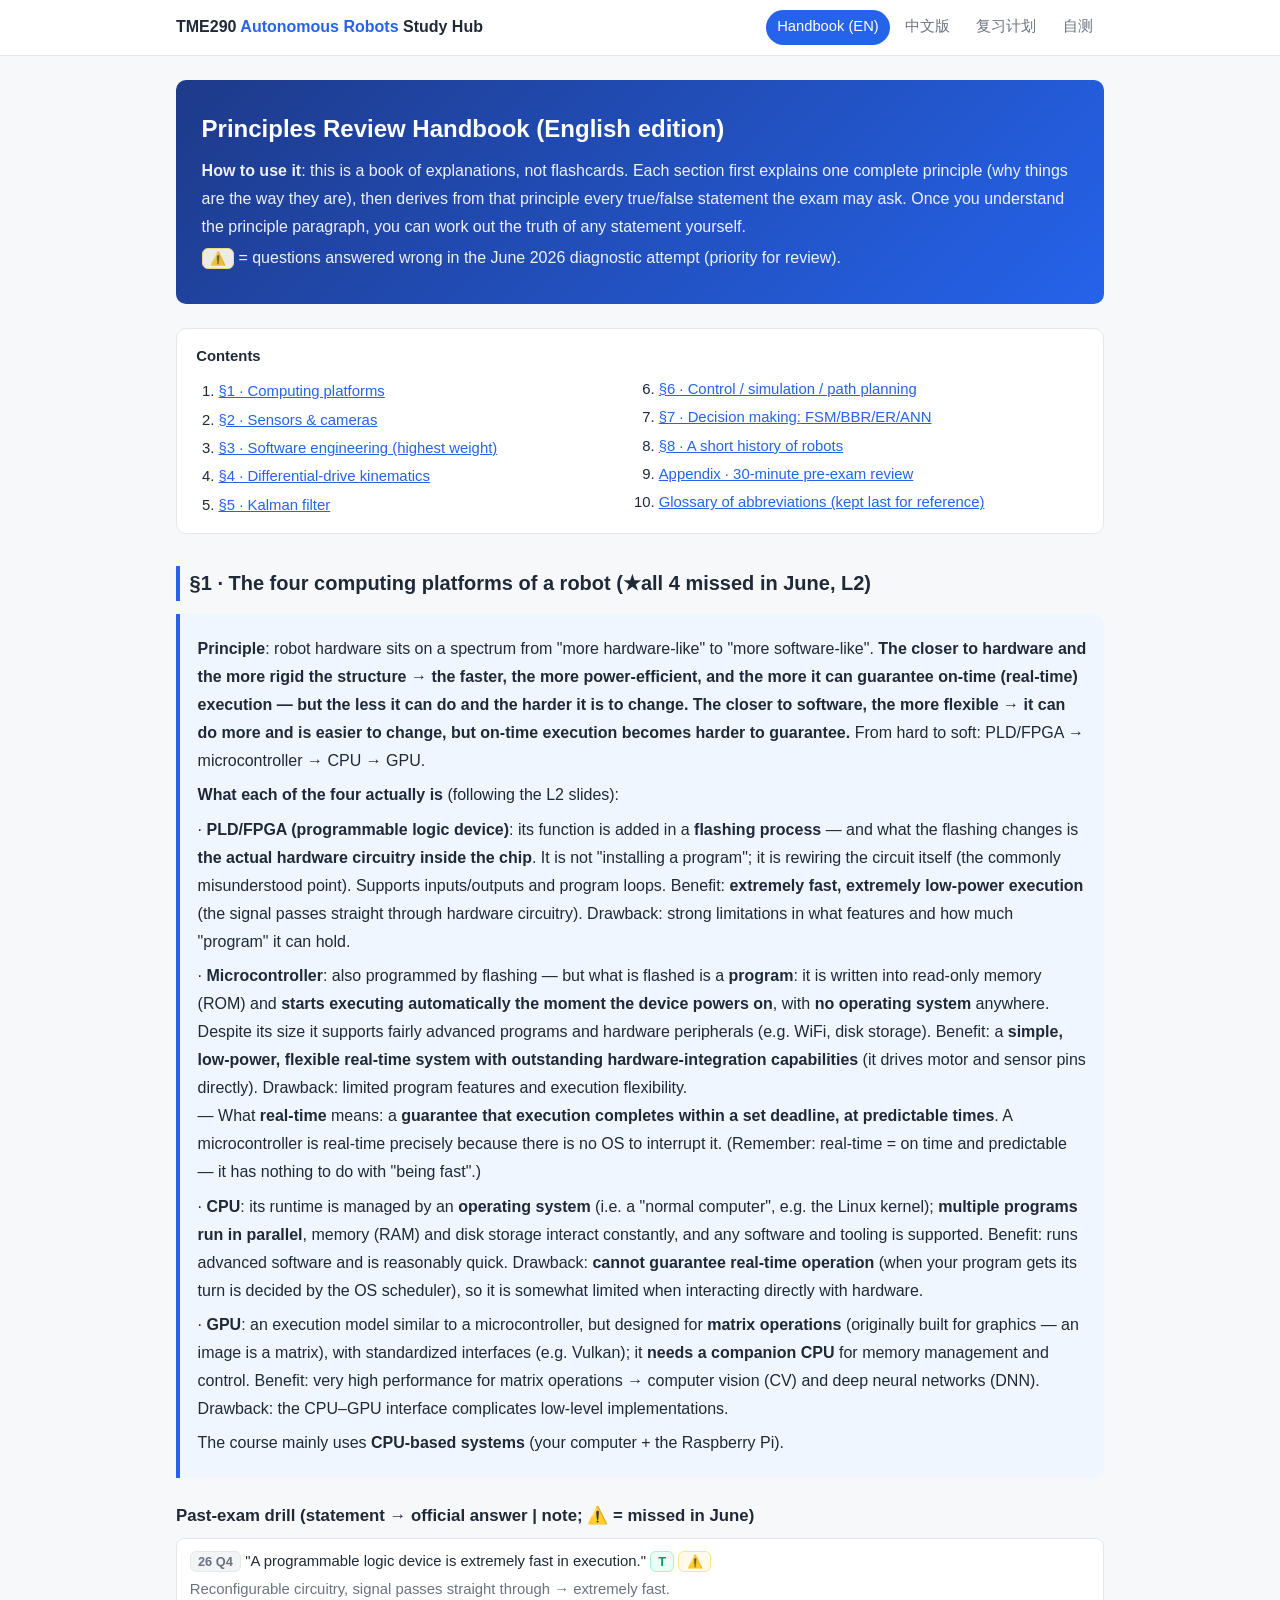
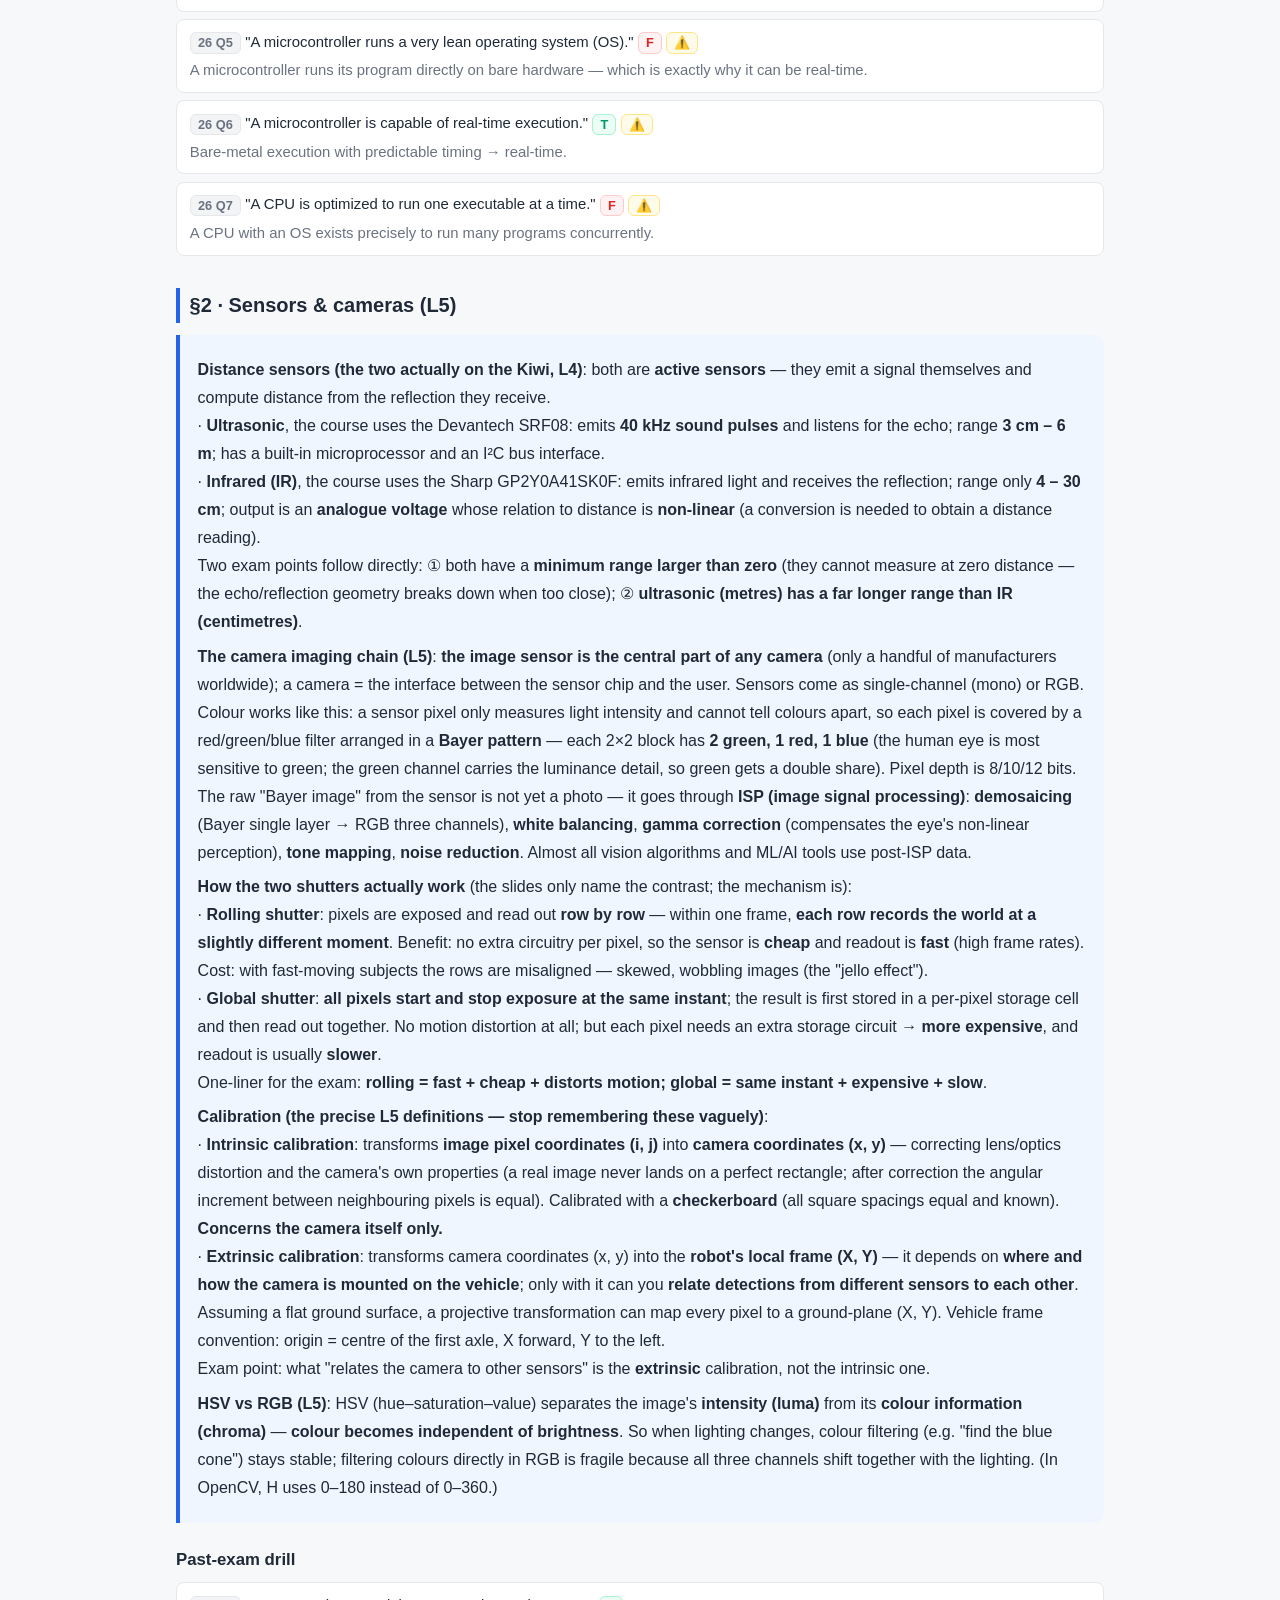
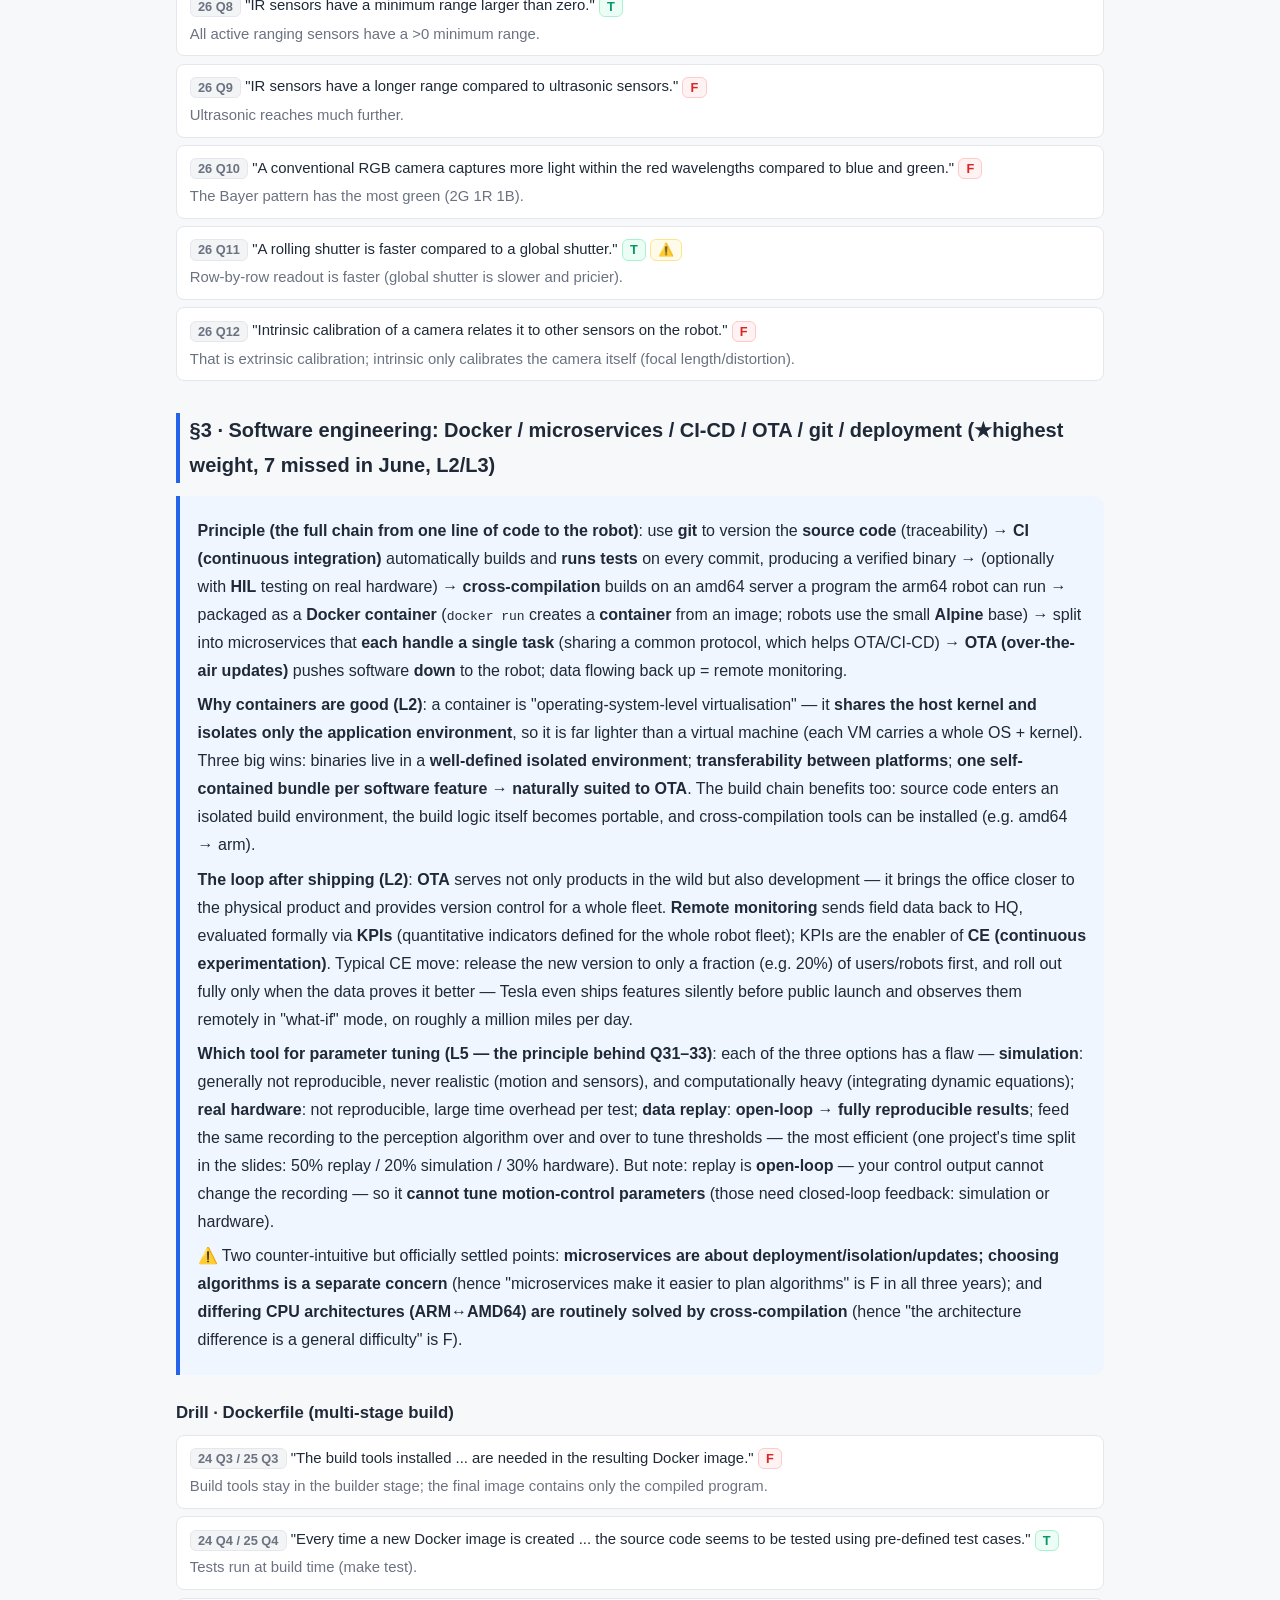
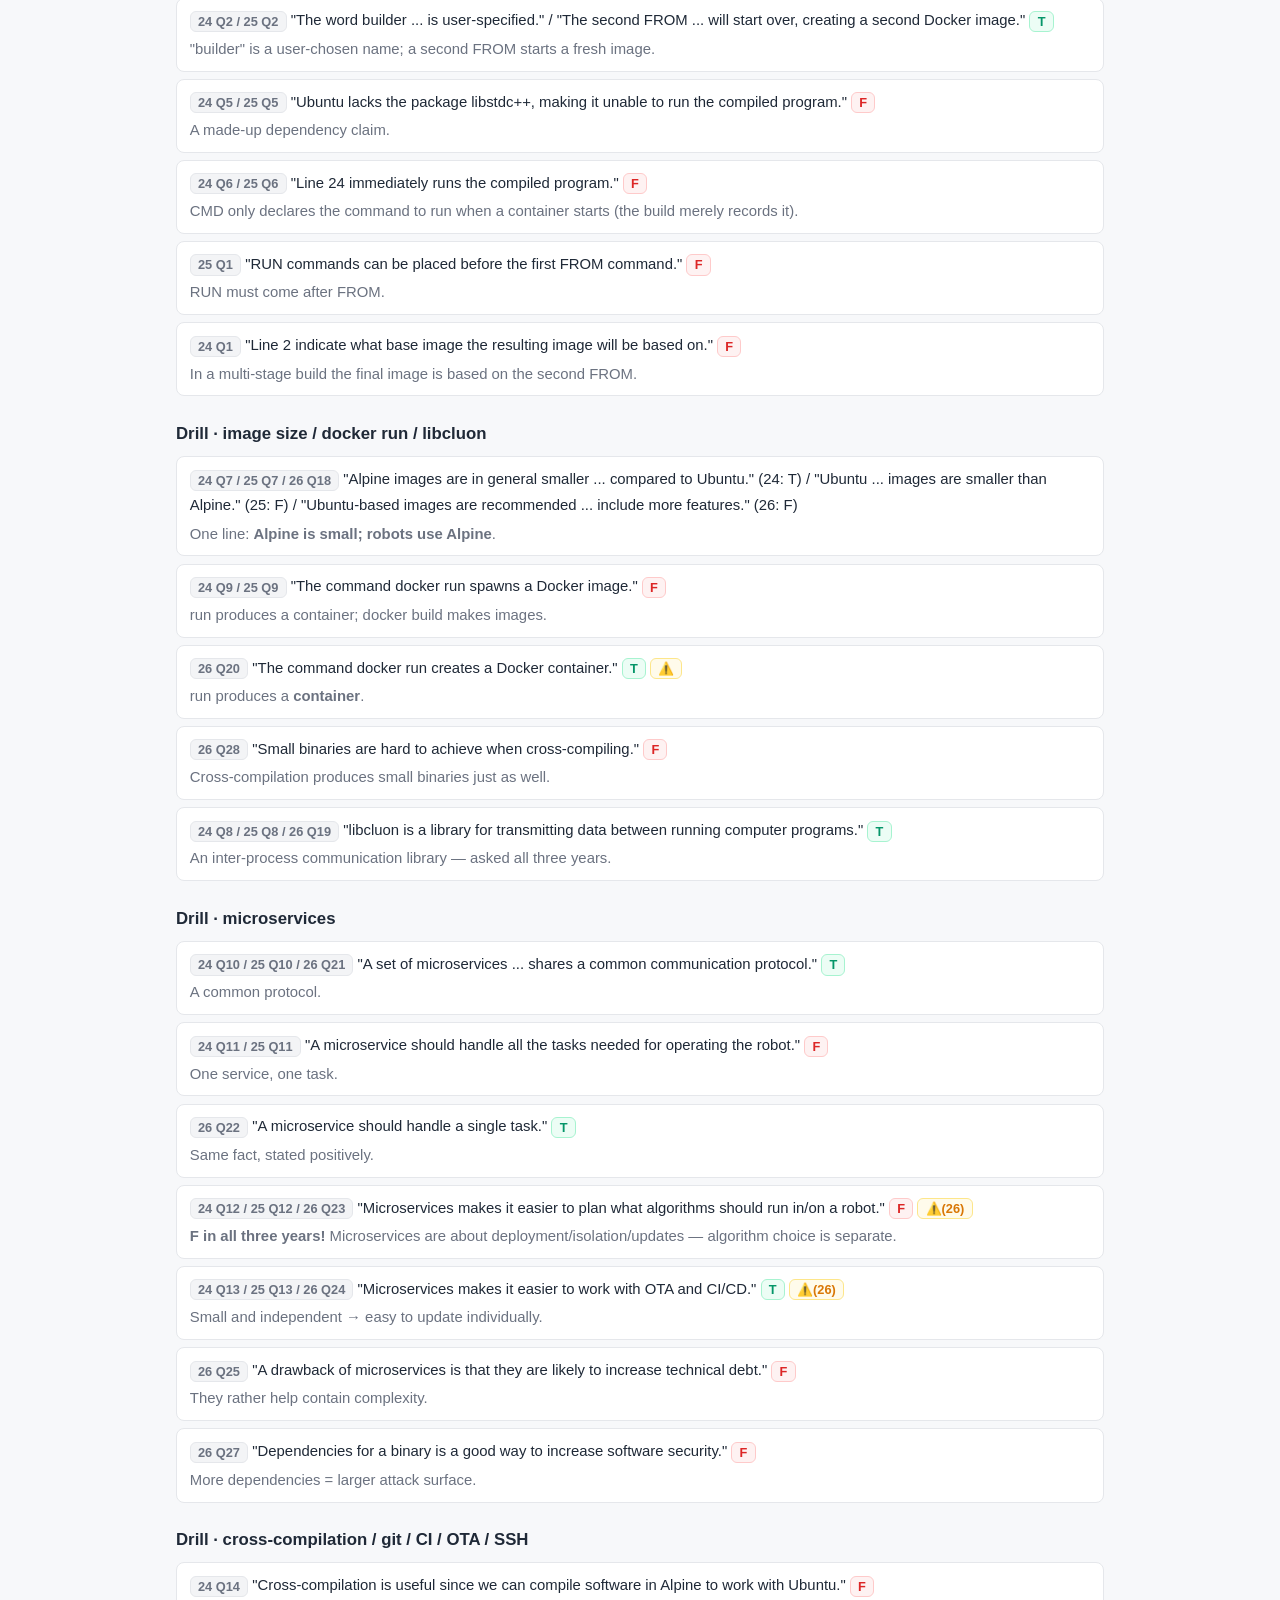
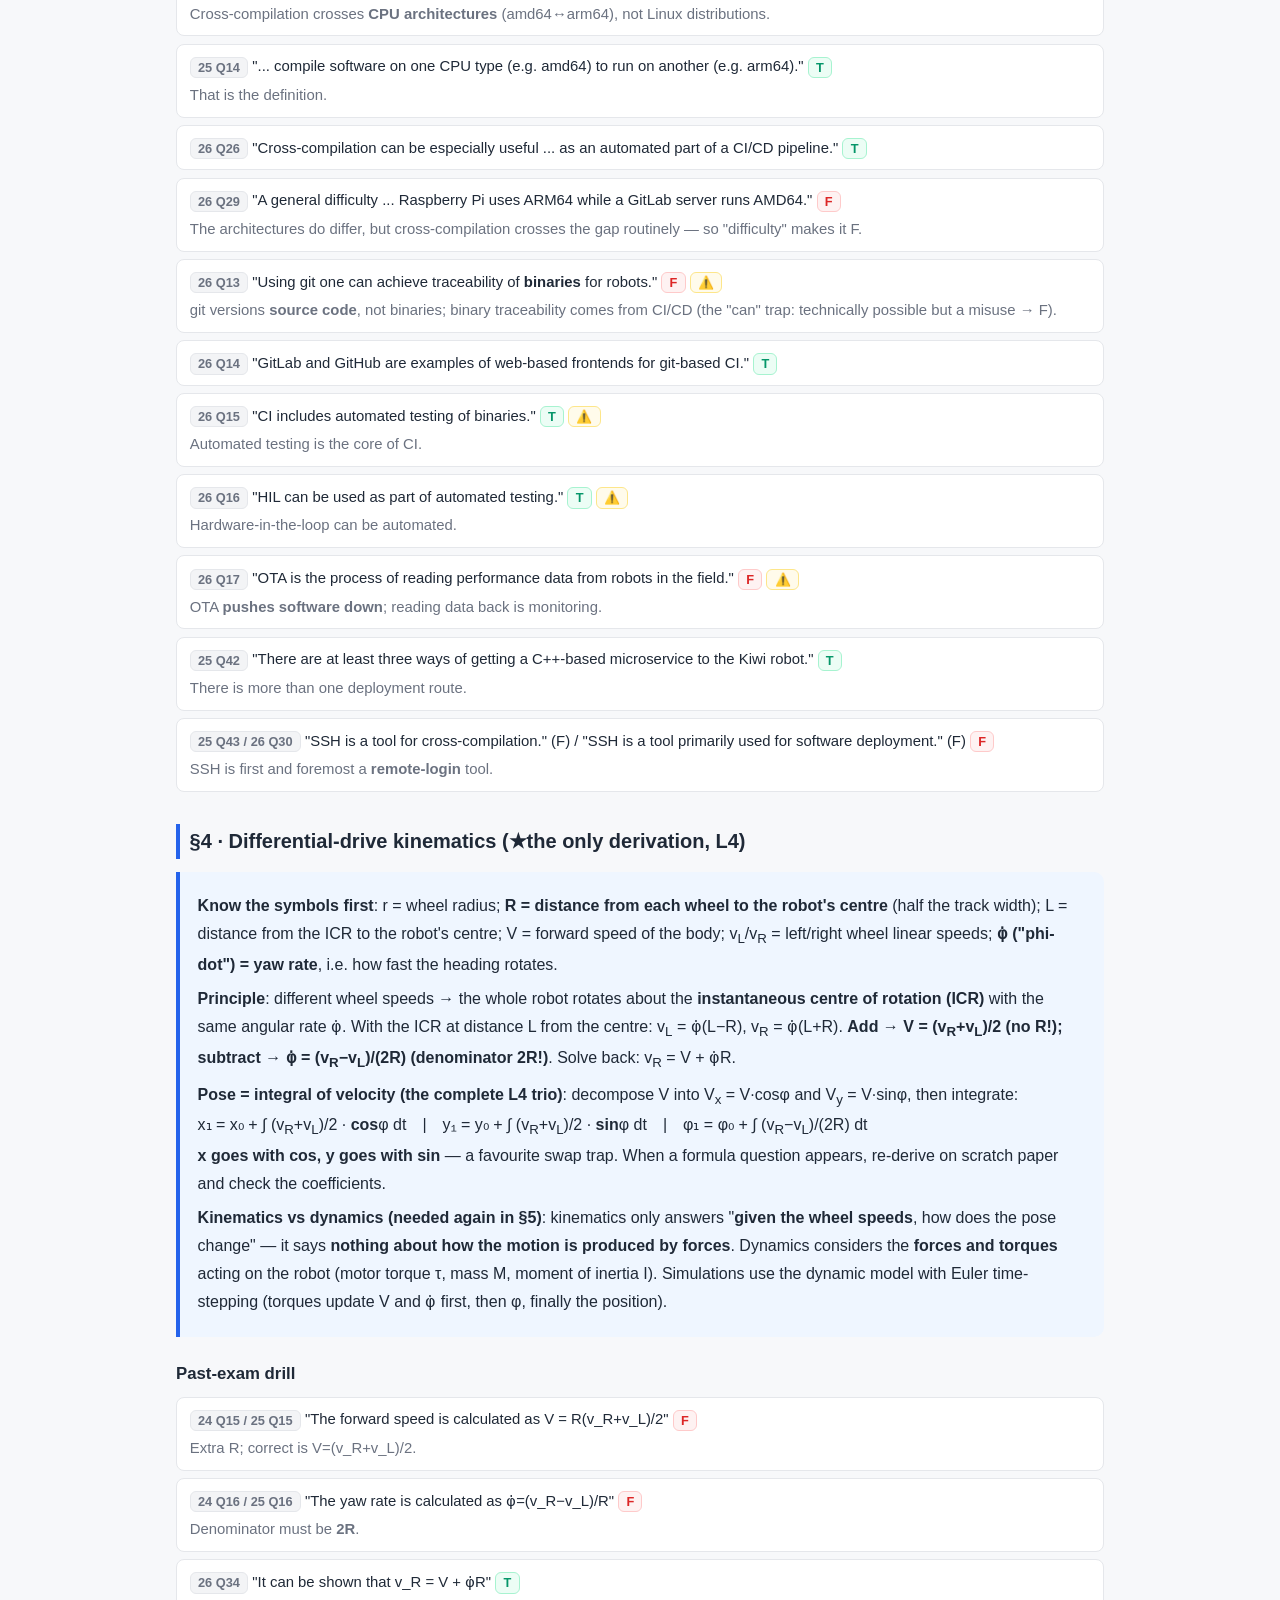
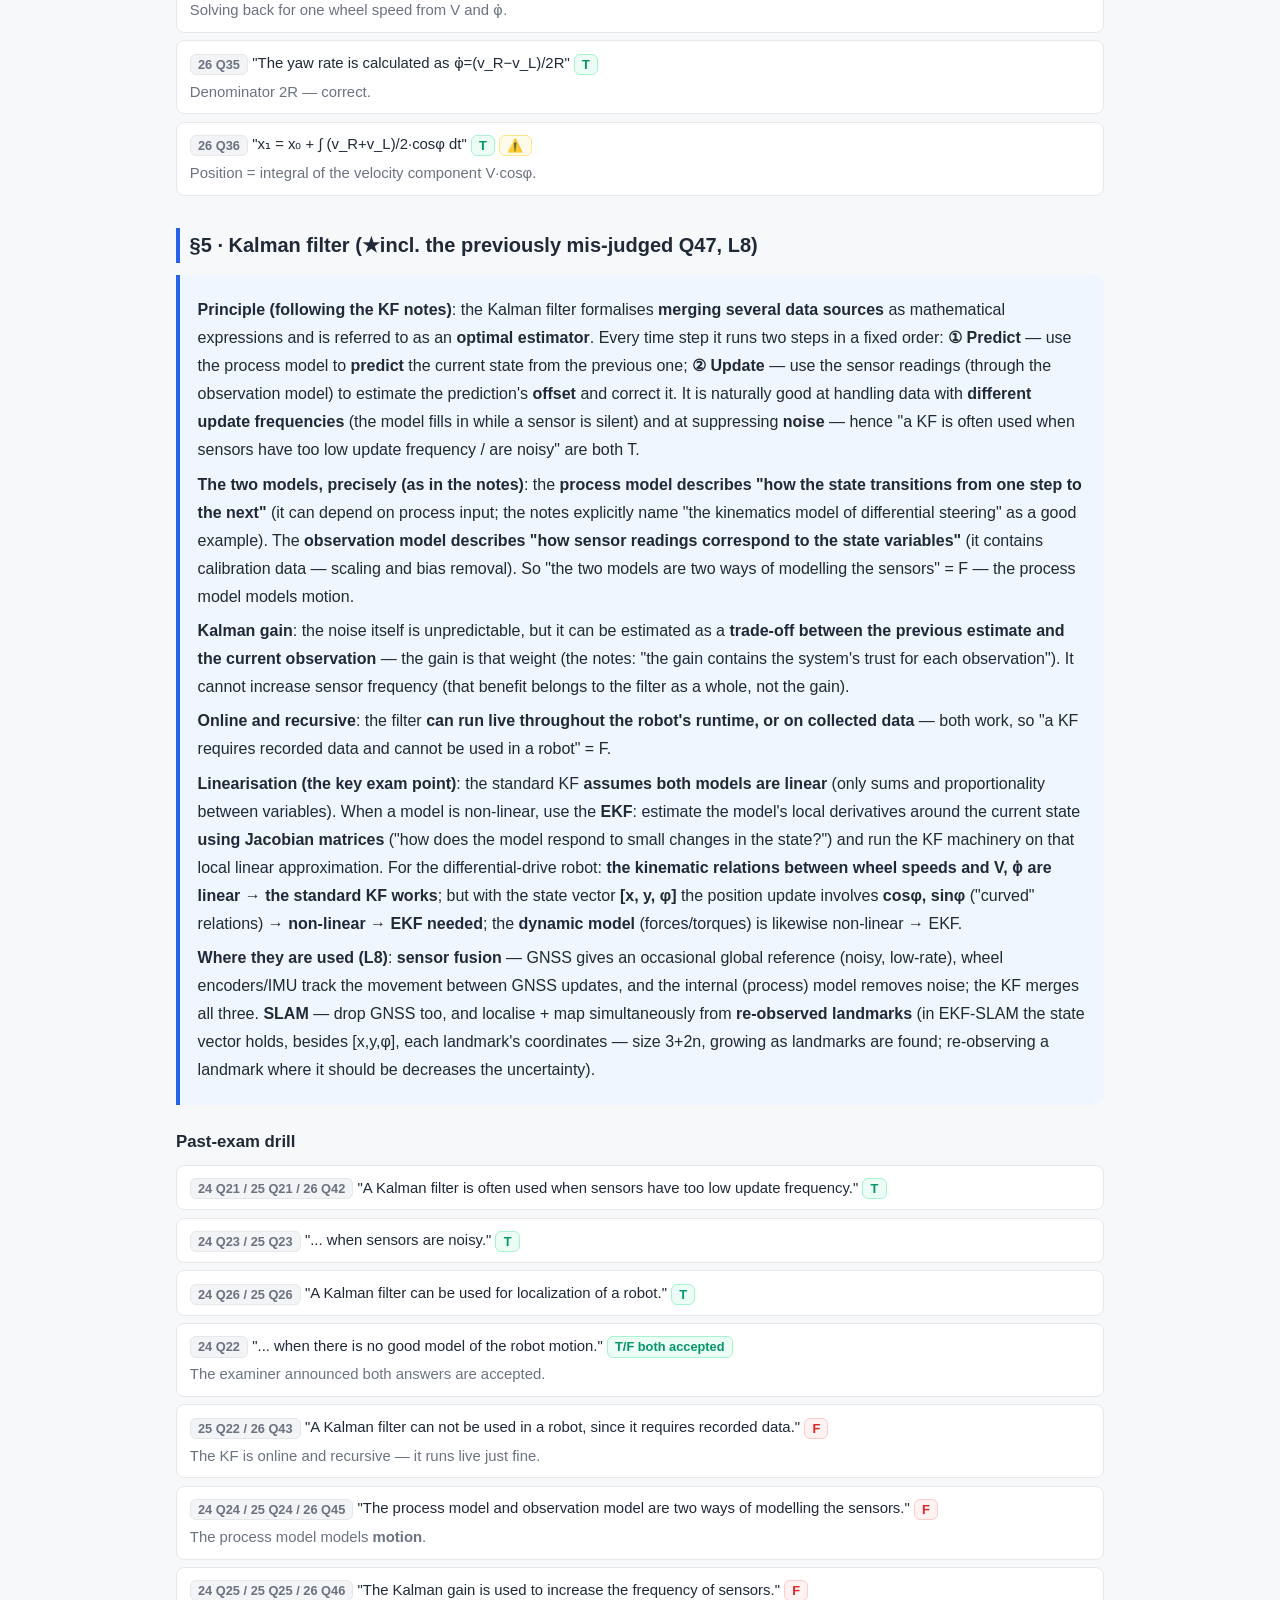
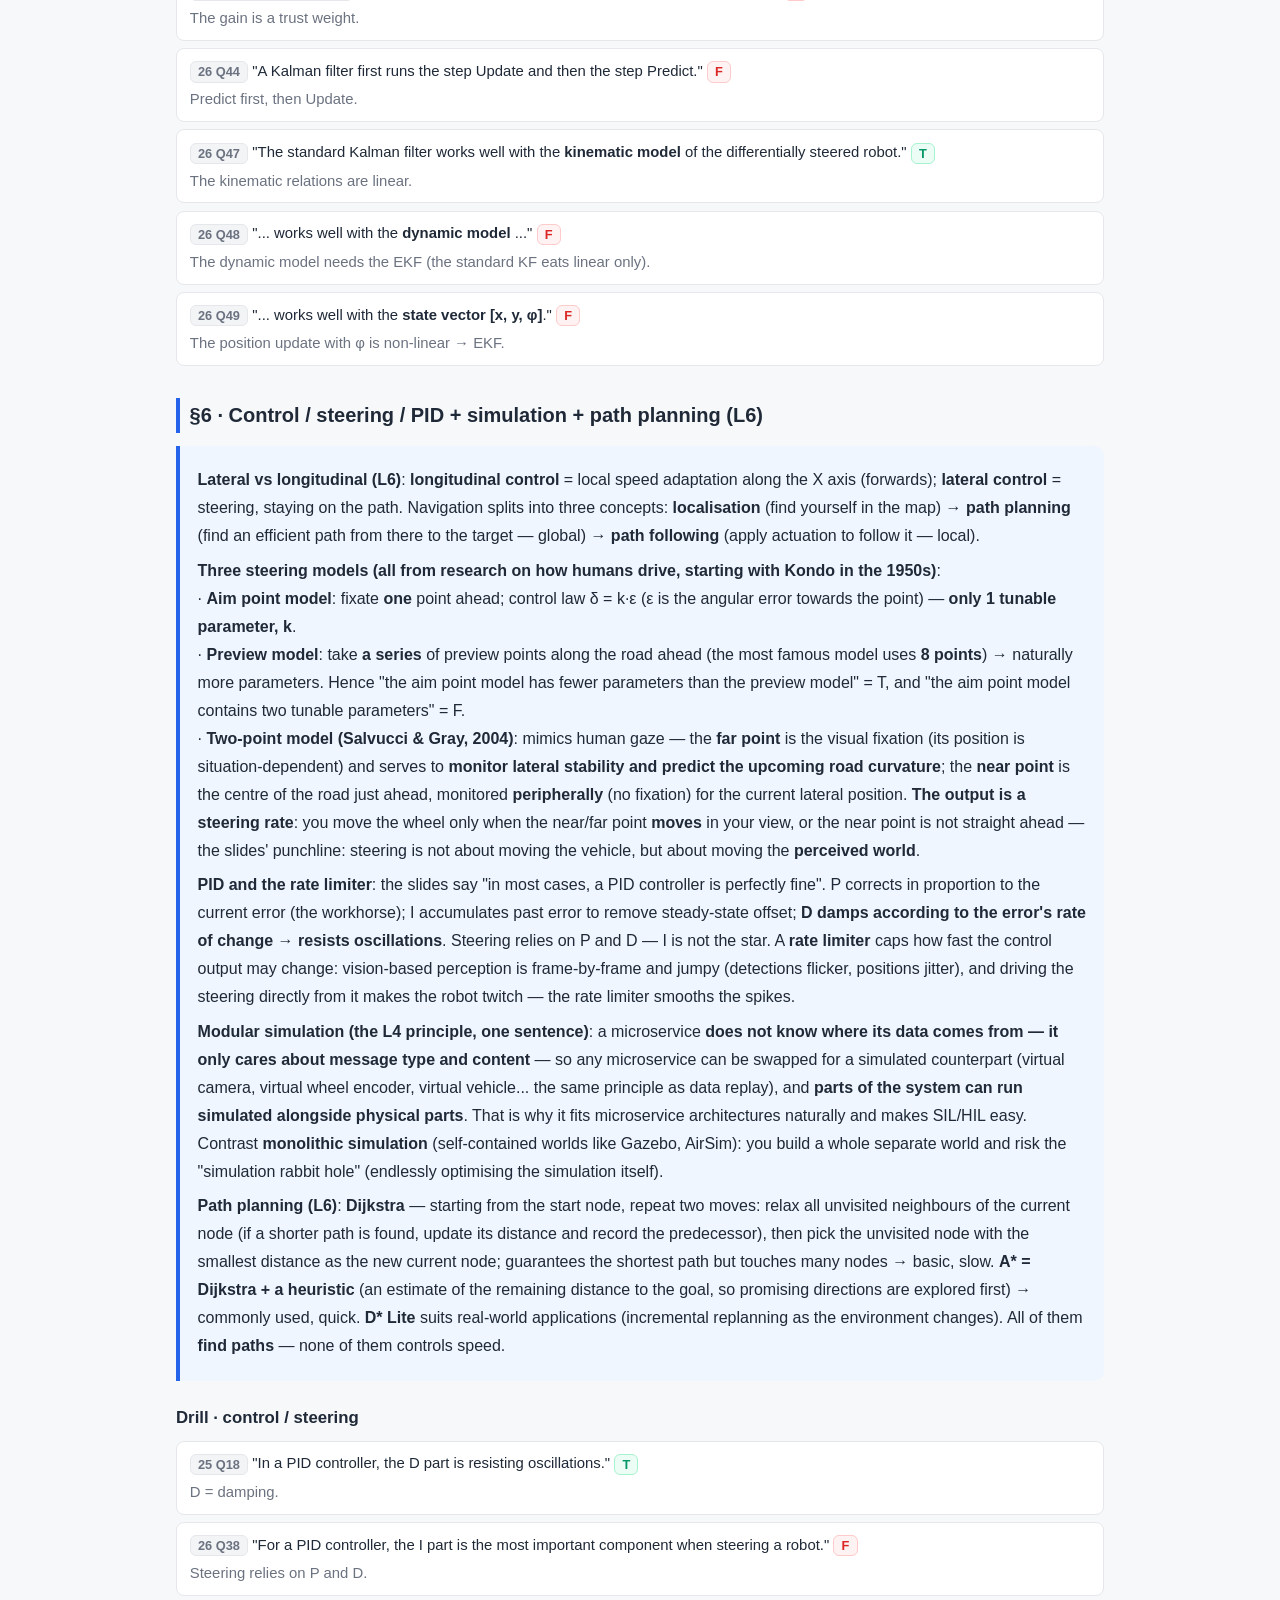
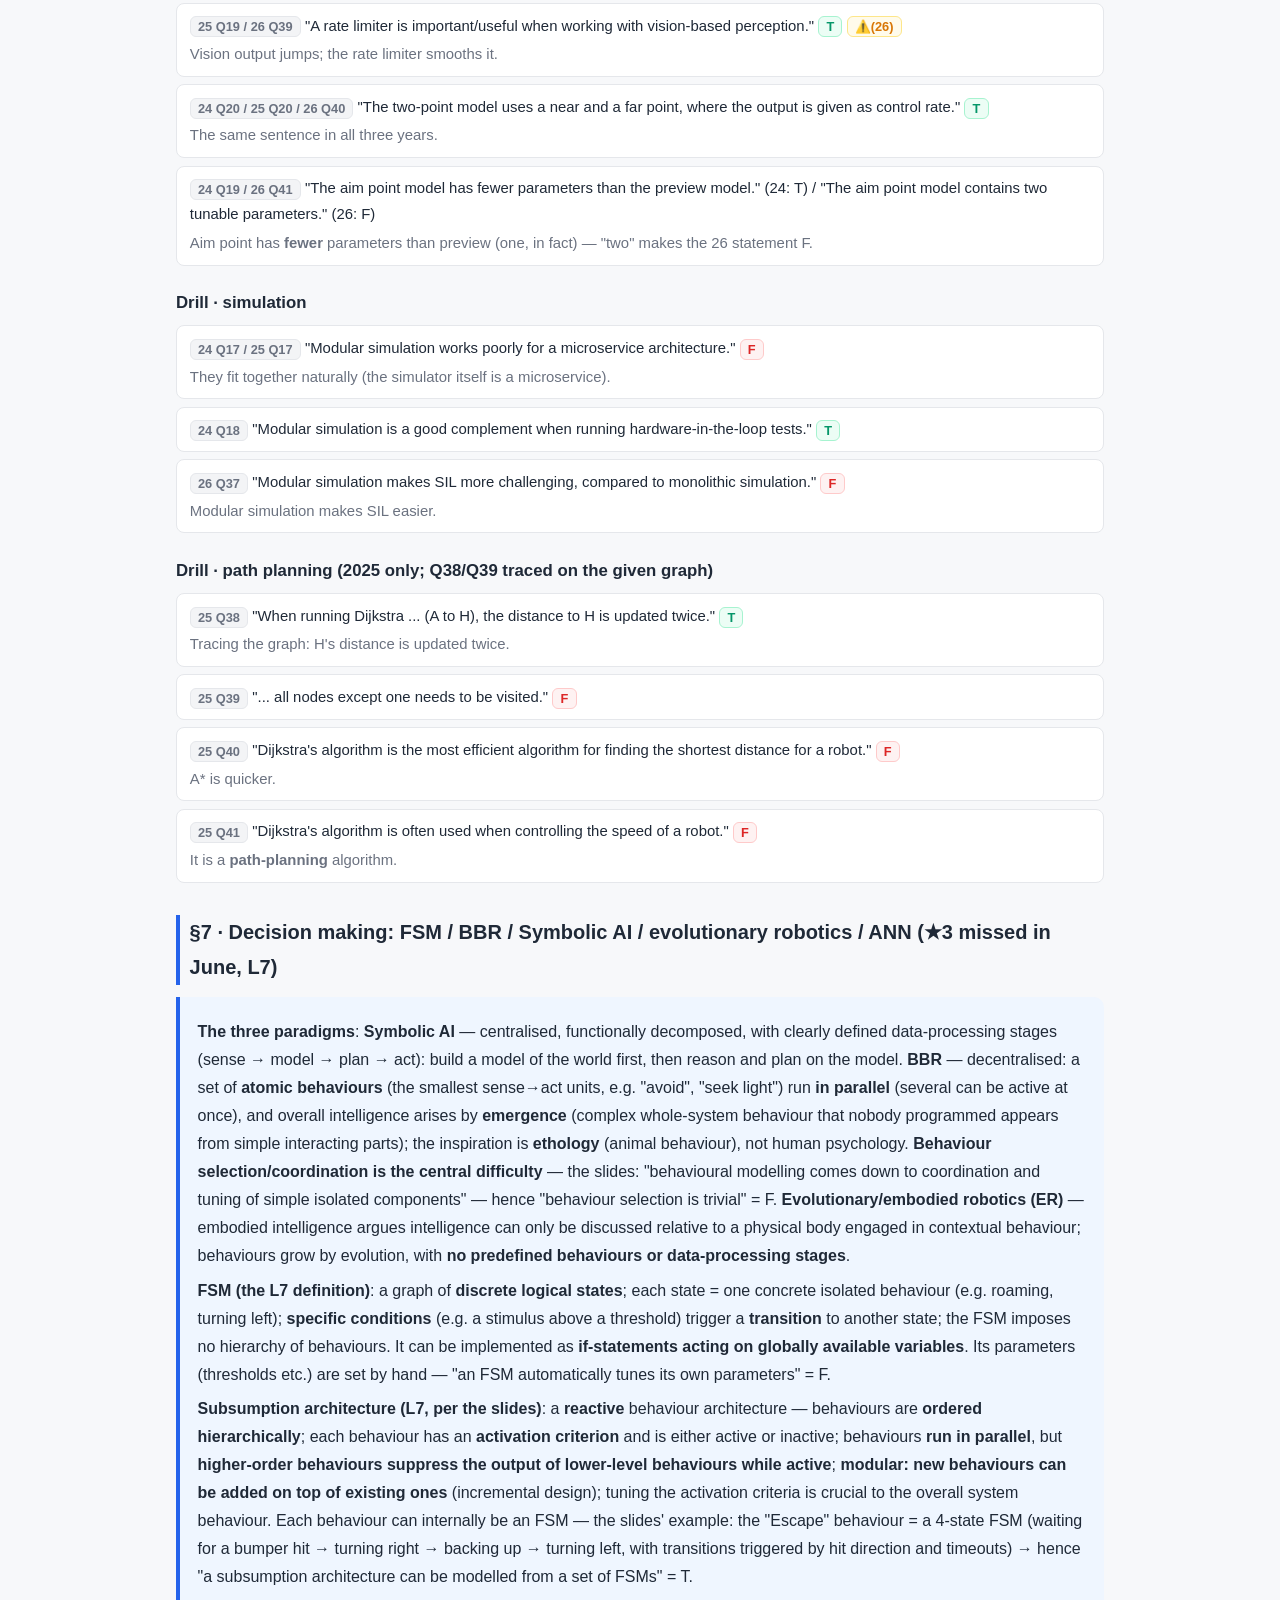
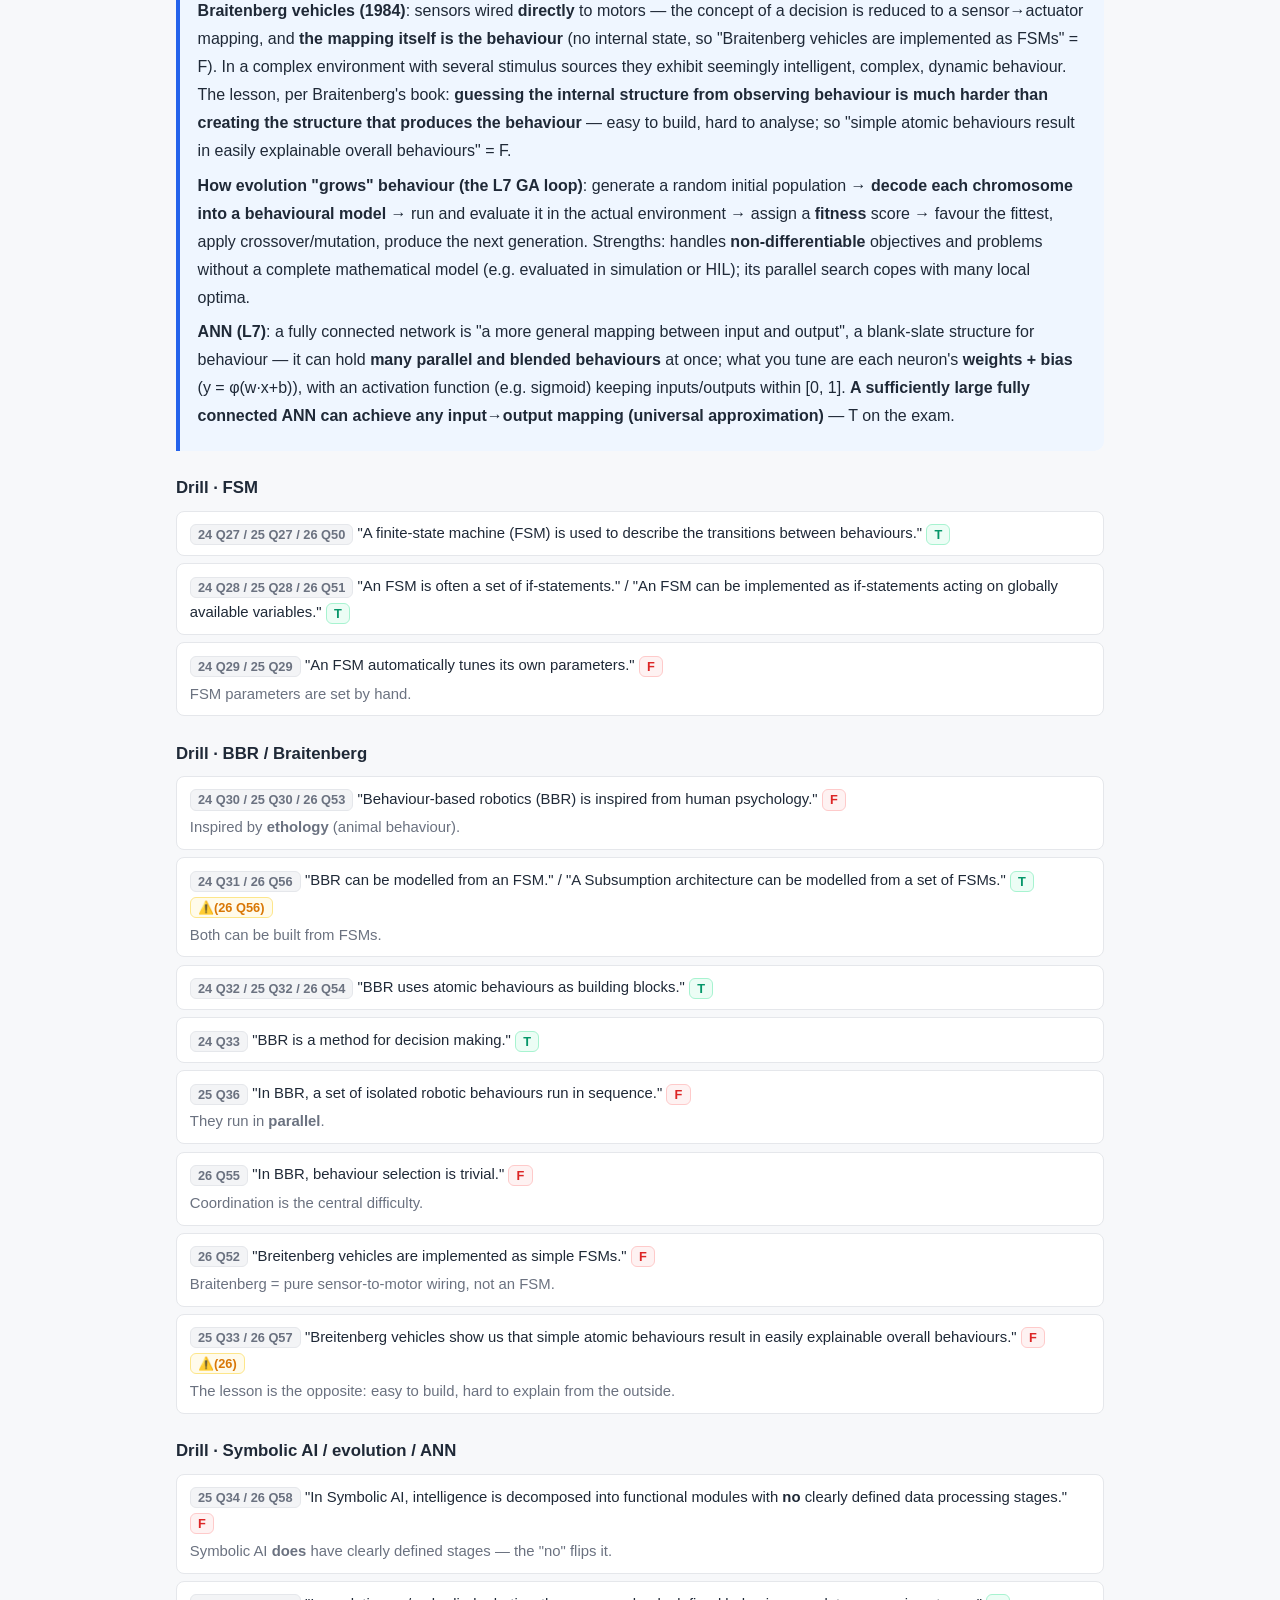
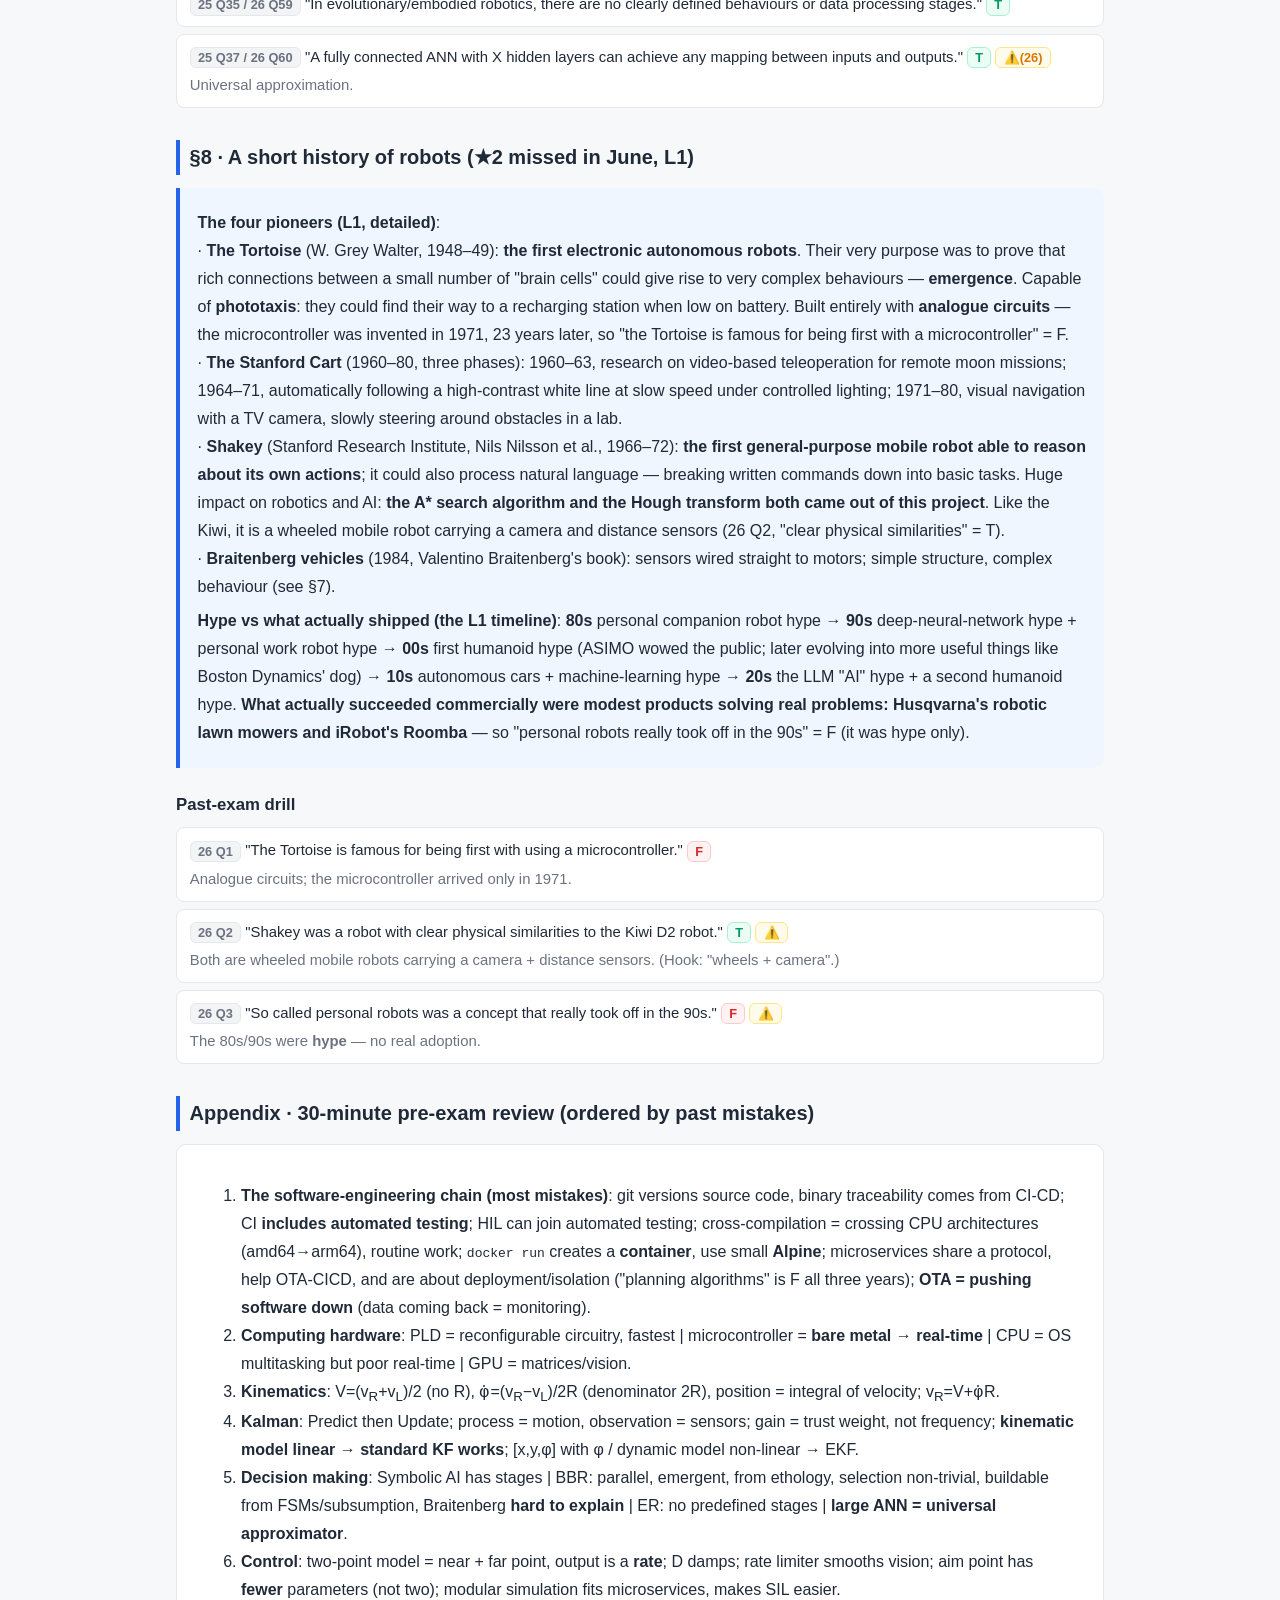
==== en.html @ 53212546 "新增英文版知识手册 en.html（全文翻译：8 节原理 + 真题演练 + 附录 + 术语表），中英导航互链 Co-Authored-By: Claude Fable 5 <noreply@anthr" ====
<!DOCTYPE html>
<html lang="en">
<head>
<meta charset="UTF-8">
<meta name="viewport" content="width=device-width, initial-scale=1.0, viewport-fit=cover">
<title>TME290 Handbook · Principles Review</title>
<link rel="stylesheet" href="style.css">
<link rel="icon" href="data:image/svg+xml,<svg xmlns='http://www.w3.org/2000/svg' viewBox='0 0 100 100'><text y='.9em' font-size='90'>🤖</text></svg>">
</head>
<body>

<nav class="nav">
  <div class="nav-inner">
    <a class="brand" href="index.html">TME290 <span>Autonomous Robots</span> Study Hub</a>
    <div class="links">
      <a href="en.html" class="active">Handbook (EN)</a>
      <a href="index.html">中文版</a>
      <a href="plan.html">复习计划</a>
      <a href="exam.html">自测</a>
    </div>
  </div>
</nav>

<div class="wrap">

<div class="hero">
  <h1>Principles Review Handbook (English edition)</h1>
  <p><strong>How to use it</strong>: this is a book of explanations, not flashcards. Each section first explains one complete principle (why things are the way they are), then derives from that principle every true/false statement the exam may ask. Once you understand the principle paragraph, you can work out the truth of any statement yourself.</p>
  <p><span class="badge warn">⚠️</span> = questions answered wrong in the June 2026 diagnostic attempt (priority for review).</p>
</div>

<div class="toc">
  <strong>Contents</strong>
  <ol>
    <li><a href="#s1">§1 · Computing platforms</a></li>
    <li><a href="#s2">§2 · Sensors &amp; cameras</a></li>
    <li><a href="#s3">§3 · Software engineering (highest weight)</a></li>
    <li><a href="#s4">§4 · Differential-drive kinematics</a></li>
    <li><a href="#s5">§5 · Kalman filter</a></li>
    <li><a href="#s6">§6 · Control / simulation / path planning</a></li>
    <li><a href="#s7">§7 · Decision making: FSM/BBR/ER/ANN</a></li>
    <li><a href="#s8">§8 · A short history of robots</a></li>
    <li><a href="#quick">Appendix · 30-minute pre-exam review</a></li>
    <li><a href="#terms">Glossary of abbreviations (kept last for reference)</a></li>
  </ol>
</div>

<!-- ============ Section 1 ============ -->
<h2 id="s1">§1 · The four computing platforms of a robot (★all 4 missed in June, L2)</h2>
<div class="principle">
  <p><strong>Principle</strong>: robot hardware sits on a spectrum from "more hardware-like" to "more software-like". <strong>The closer to hardware and the more rigid the structure → the faster, the more power-efficient, and the more it can guarantee on-time (real-time) execution — but the less it can do and the harder it is to change. The closer to software, the more flexible → it can do more and is easier to change, but on-time execution becomes harder to guarantee.</strong> From hard to soft: PLD/FPGA → microcontroller → CPU → GPU.</p>
  <p><strong>What each of the four actually is</strong> (following the L2 slides):</p>
  <p>· <strong>PLD/FPGA (programmable logic device)</strong>: its function is added in a <strong>flashing process</strong> — and what the flashing changes is <strong>the actual hardware circuitry inside the chip</strong>. It is not "installing a program"; it is rewiring the circuit itself (the commonly misunderstood point). Supports inputs/outputs and program loops. Benefit: <strong>extremely fast, extremely low-power execution</strong> (the signal passes straight through hardware circuitry). Drawback: strong limitations in what features and how much "program" it can hold.</p>
  <p>· <strong>Microcontroller</strong>: also programmed by flashing — but what is flashed is a <strong>program</strong>: it is written into read-only memory (ROM) and <strong>starts executing automatically the moment the device powers on</strong>, with <strong>no operating system</strong> anywhere. Despite its size it supports fairly advanced programs and hardware peripherals (e.g. WiFi, disk storage). Benefit: a <strong>simple, low-power, flexible real-time system with outstanding hardware-integration capabilities</strong> (it drives motor and sensor pins directly). Drawback: limited program features and execution flexibility.<br>— What <strong>real-time</strong> means: a <strong>guarantee that execution completes within a set deadline, at predictable times</strong>. A microcontroller is real-time precisely because there is no OS to interrupt it. (Remember: real-time = on time and predictable — it has nothing to do with "being fast".)</p>
  <p>· <strong>CPU</strong>: its runtime is managed by an <strong>operating system</strong> (i.e. a "normal computer", e.g. the Linux kernel); <strong>multiple programs run in parallel</strong>, memory (RAM) and disk storage interact constantly, and any software and tooling is supported. Benefit: runs advanced software and is reasonably quick. Drawback: <strong>cannot guarantee real-time operation</strong> (when your program gets its turn is decided by the OS scheduler), so it is somewhat limited when interacting directly with hardware.</p>
  <p>· <strong>GPU</strong>: an execution model similar to a microcontroller, but designed for <strong>matrix operations</strong> (originally built for graphics — an image is a matrix), with standardized interfaces (e.g. Vulkan); it <strong>needs a companion CPU</strong> for memory management and control. Benefit: very high performance for matrix operations → computer vision (CV) and deep neural networks (DNN). Drawback: the CPU–GPU interface complicates low-level implementations.</p>
  <p>The course mainly uses <strong>CPU-based systems</strong> (your computer + the Raspberry Pi).</p>
</div>
<h3>Past-exam drill (statement → official answer | note; ⚠️ = missed in June)</h3>
<ul class="qlist">
  <li><span class="badge year">26 Q4</span> <span class="en">"A programmable logic device is extremely fast in execution."</span> <span class="badge t">T</span> <span class="badge warn">⚠️</span><span class="zh">Reconfigurable circuitry, signal passes straight through → extremely fast.</span></li>
  <li><span class="badge year">26 Q5</span> <span class="en">"A microcontroller runs a very lean operating system (OS)."</span> <span class="badge f">F</span> <span class="badge warn">⚠️</span><span class="zh">A microcontroller runs its program directly on bare hardware — which is exactly why it can be real-time.</span></li>
  <li><span class="badge year">26 Q6</span> <span class="en">"A microcontroller is capable of real-time execution."</span> <span class="badge t">T</span> <span class="badge warn">⚠️</span><span class="zh">Bare-metal execution with predictable timing → real-time.</span></li>
  <li><span class="badge year">26 Q7</span> <span class="en">"A CPU is optimized to run one executable at a time."</span> <span class="badge f">F</span> <span class="badge warn">⚠️</span><span class="zh">A CPU with an OS exists precisely to run many programs concurrently.</span></li>
</ul>

<!-- ============ Section 2 ============ -->
<h2 id="s2">§2 · Sensors &amp; cameras (L5)</h2>
<div class="principle">
  <p><strong>Distance sensors (the two actually on the Kiwi, L4)</strong>: both are <strong>active sensors</strong> — they emit a signal themselves and compute distance from the reflection they receive.<br>
  · <strong>Ultrasonic</strong>, the course uses the Devantech SRF08: emits <strong>40 kHz sound pulses</strong> and listens for the echo; range <strong>3 cm – 6 m</strong>; has a built-in microprocessor and an I²C bus interface.<br>
  · <strong>Infrared (IR)</strong>, the course uses the Sharp GP2Y0A41SK0F: emits infrared light and receives the reflection; range only <strong>4 – 30 cm</strong>; output is an <strong>analogue voltage</strong> whose relation to distance is <strong>non-linear</strong> (a conversion is needed to obtain a distance reading).<br>
  Two exam points follow directly: ① both have a <strong>minimum range larger than zero</strong> (they cannot measure at zero distance — the echo/reflection geometry breaks down when too close); ② <strong>ultrasonic (metres) has a far longer range than IR (centimetres)</strong>.</p>
  <p><strong>The camera imaging chain (L5)</strong>: <strong>the image sensor is the central part of any camera</strong> (only a handful of manufacturers worldwide); a camera = the interface between the sensor chip and the user. Sensors come as single-channel (mono) or RGB. Colour works like this: a sensor pixel only measures light intensity and cannot tell colours apart, so each pixel is covered by a red/green/blue filter arranged in a <strong>Bayer pattern</strong> — each 2×2 block has <strong>2 green, 1 red, 1 blue</strong> (the human eye is most sensitive to green; the green channel carries the luminance detail, so green gets a double share). Pixel depth is 8/10/12 bits. The raw "Bayer image" from the sensor is not yet a photo — it goes through <strong>ISP (image signal processing)</strong>: <strong>demosaicing</strong> (Bayer single layer → RGB three channels), <strong>white balancing</strong>, <strong>gamma correction</strong> (compensates the eye's non-linear perception), <strong>tone mapping</strong>, <strong>noise reduction</strong>. Almost all vision algorithms and ML/AI tools use post-ISP data.</p>
  <p><strong>How the two shutters actually work</strong> (the slides only name the contrast; the mechanism is):<br>
  · <strong>Rolling shutter</strong>: pixels are exposed and read out <strong>row by row</strong> — within one frame, <strong>each row records the world at a slightly different moment</strong>. Benefit: no extra circuitry per pixel, so the sensor is <strong>cheap</strong> and readout is <strong>fast</strong> (high frame rates). Cost: with fast-moving subjects the rows are misaligned — skewed, wobbling images (the "jello effect").<br>
  · <strong>Global shutter</strong>: <strong>all pixels start and stop exposure at the same instant</strong>; the result is first stored in a per-pixel storage cell and then read out together. No motion distortion at all; but each pixel needs an extra storage circuit → <strong>more expensive</strong>, and readout is usually <strong>slower</strong>.<br>
  One-liner for the exam: <strong>rolling = fast + cheap + distorts motion; global = same instant + expensive + slow</strong>.</p>
  <p><strong>Calibration (the precise L5 definitions — stop remembering these vaguely)</strong>:<br>
  · <strong>Intrinsic calibration</strong>: transforms <strong>image pixel coordinates (i, j)</strong> into <strong>camera coordinates (x, y)</strong> — correcting lens/optics distortion and the camera's own properties (a real image never lands on a perfect rectangle; after correction the angular increment between neighbouring pixels is equal). Calibrated with a <strong>checkerboard</strong> (all square spacings equal and known). <strong>Concerns the camera itself only.</strong><br>
  · <strong>Extrinsic calibration</strong>: transforms camera coordinates (x, y) into the <strong>robot's local frame (X, Y)</strong> — it depends on <strong>where and how the camera is mounted on the vehicle</strong>; only with it can you <strong>relate detections from different sensors to each other</strong>. Assuming a flat ground surface, a projective transformation can map every pixel to a ground-plane (X, Y). Vehicle frame convention: origin = centre of the first axle, X forward, Y to the left.<br>
  Exam point: what "relates the camera to other sensors" is the <strong>extrinsic</strong> calibration, not the intrinsic one.</p>
  <p><strong>HSV vs RGB (L5)</strong>: HSV (hue–saturation–value) separates the image's <strong>intensity (luma)</strong> from its <strong>colour information (chroma)</strong> — <strong>colour becomes independent of brightness</strong>. So when lighting changes, colour filtering (e.g. "find the blue cone") stays stable; filtering colours directly in RGB is fragile because all three channels shift together with the lighting. (In OpenCV, H uses 0–180 instead of 0–360.)</p>
</div>
<h3>Past-exam drill</h3>
<ul class="qlist">
  <li><span class="badge year">26 Q8</span> <span class="en">"IR sensors have a minimum range larger than zero."</span> <span class="badge t">T</span><span class="zh">All active ranging sensors have a &gt;0 minimum range.</span></li>
  <li><span class="badge year">26 Q9</span> <span class="en">"IR sensors have a longer range compared to ultrasonic sensors."</span> <span class="badge f">F</span><span class="zh">Ultrasonic reaches much further.</span></li>
  <li><span class="badge year">26 Q10</span> <span class="en">"A conventional RGB camera captures more light within the red wavelengths compared to blue and green."</span> <span class="badge f">F</span><span class="zh">The Bayer pattern has the most green (2G 1R 1B).</span></li>
  <li><span class="badge year">26 Q11</span> <span class="en">"A rolling shutter is faster compared to a global shutter."</span> <span class="badge t">T</span> <span class="badge warn">⚠️</span><span class="zh">Row-by-row readout is faster (global shutter is slower and pricier).</span></li>
  <li><span class="badge year">26 Q12</span> <span class="en">"Intrinsic calibration of a camera relates it to other sensors on the robot."</span> <span class="badge f">F</span><span class="zh">That is extrinsic calibration; intrinsic only calibrates the camera itself (focal length/distortion).</span></li>
</ul>

<!-- ============ Section 3 ============ -->
<h2 id="s3">§3 · Software engineering: Docker / microservices / CI-CD / OTA / git / deployment (★highest weight, 7 missed in June, L2/L3)</h2>
<div class="principle">
  <p><strong>Principle (the full chain from one line of code to the robot)</strong>: use <strong>git</strong> to version the <strong>source code</strong> (traceability) → <strong>CI (continuous integration)</strong> automatically builds and <strong>runs tests</strong> on every commit, producing a verified binary → (optionally with <strong>HIL</strong> testing on real hardware) → <strong>cross-compilation</strong> builds on an amd64 server a program the arm64 robot can run → packaged as a <strong>Docker container</strong> (<code>docker run</code> creates a <strong>container</strong> from an image; robots use the small <strong>Alpine</strong> base) → split into microservices that <strong>each handle a single task</strong> (sharing a common protocol, which helps OTA/CI-CD) → <strong>OTA (over-the-air updates)</strong> pushes software <strong>down</strong> to the robot; data flowing back up = remote monitoring.</p>
  <p><strong>Why containers are good (L2)</strong>: a container is "operating-system-level virtualisation" — it <strong>shares the host kernel and isolates only the application environment</strong>, so it is far lighter than a virtual machine (each VM carries a whole OS + kernel). Three big wins: binaries live in a <strong>well-defined isolated environment</strong>; <strong>transferability between platforms</strong>; <strong>one self-contained bundle per software feature → naturally suited to OTA</strong>. The build chain benefits too: source code enters an isolated build environment, the build logic itself becomes portable, and cross-compilation tools can be installed (e.g. amd64 → arm).</p>
  <p><strong>The loop after shipping (L2)</strong>: <strong>OTA</strong> serves not only products in the wild but also development — it brings the office closer to the physical product and provides version control for a whole fleet. <strong>Remote monitoring</strong> sends field data back to HQ, evaluated formally via <strong>KPIs</strong> (quantitative indicators defined for the whole robot fleet); KPIs are the enabler of <strong>CE (continuous experimentation)</strong>. Typical CE move: release the new version to only a fraction (e.g. 20%) of users/robots first, and roll out fully only when the data proves it better — Tesla even ships features silently before public launch and observes them remotely in "what-if" mode, on roughly a million miles per day.</p>
  <p><strong>Which tool for parameter tuning (L5 — the principle behind Q31–33)</strong>: each of the three options has a flaw — <strong>simulation</strong>: generally not reproducible, never realistic (motion and sensors), and computationally heavy (integrating dynamic equations); <strong>real hardware</strong>: not reproducible, large time overhead per test; <strong>data replay</strong>: <strong>open-loop → fully reproducible results</strong>; feed the same recording to the perception algorithm over and over to tune thresholds — the most efficient (one project's time split in the slides: 50% replay / 20% simulation / 30% hardware). But note: replay is <strong>open-loop</strong> — your control output cannot change the recording — so it <strong>cannot tune motion-control parameters</strong> (those need closed-loop feedback: simulation or hardware).</p>
  <p>⚠️ Two counter-intuitive but officially settled points: <strong>microservices are about deployment/isolation/updates; choosing algorithms is a separate concern</strong> (hence "microservices make it easier to plan algorithms" is F in all three years); and <strong>differing CPU architectures (ARM↔AMD64) are routinely solved by cross-compilation</strong> (hence "the architecture difference is a general difficulty" is F).</p>
</div>

<h3>Drill · Dockerfile (multi-stage build)</h3>
<ul class="qlist">
  <li><span class="badge year">24 Q3 / 25 Q3</span> <span class="en">"The build tools installed ... are needed in the resulting Docker image."</span> <span class="badge f">F</span><span class="zh">Build tools stay in the builder stage; the final image contains only the compiled program.</span></li>
  <li><span class="badge year">24 Q4 / 25 Q4</span> <span class="en">"Every time a new Docker image is created ... the source code seems to be tested using pre-defined test cases."</span> <span class="badge t">T</span><span class="zh">Tests run at build time (make test).</span></li>
  <li><span class="badge year">24 Q2 / 25 Q2</span> <span class="en">"The word builder ... is user-specified." / "The second FROM ... will start over, creating a second Docker image."</span> <span class="badge t">T</span><span class="zh">"builder" is a user-chosen name; a second FROM starts a fresh image.</span></li>
  <li><span class="badge year">24 Q5 / 25 Q5</span> <span class="en">"Ubuntu lacks the package libstdc++, making it unable to run the compiled program."</span> <span class="badge f">F</span><span class="zh">A made-up dependency claim.</span></li>
  <li><span class="badge year">24 Q6 / 25 Q6</span> <span class="en">"Line 24 immediately runs the compiled program."</span> <span class="badge f">F</span><span class="zh">CMD only declares the command to run when a container starts (the build merely records it).</span></li>
  <li><span class="badge year">25 Q1</span> <span class="en">"RUN commands can be placed before the first FROM command."</span> <span class="badge f">F</span><span class="zh">RUN must come after FROM.</span></li>
  <li><span class="badge year">24 Q1</span> <span class="en">"Line 2 indicate what base image the resulting image will be based on."</span> <span class="badge f">F</span><span class="zh">In a multi-stage build the final image is based on the second FROM.</span></li>
</ul>

<h3>Drill · image size / docker run / libcluon</h3>
<ul class="qlist">
  <li><span class="badge year">24 Q7 / 25 Q7 / 26 Q18</span> <span class="en">"Alpine images are in general smaller ... compared to Ubuntu." (24: T) / "Ubuntu ... images are smaller than Alpine." (25: F) / "Ubuntu-based images are recommended ... include more features." (26: F)</span><span class="zh">One line: <strong>Alpine is small; robots use Alpine</strong>.</span></li>
  <li><span class="badge year">24 Q9 / 25 Q9</span> <span class="en">"The command docker run spawns a Docker image."</span> <span class="badge f">F</span><span class="zh">run produces a container; docker build makes images.</span></li>
  <li><span class="badge year">26 Q20</span> <span class="en">"The command docker run creates a Docker container."</span> <span class="badge t">T</span> <span class="badge warn">⚠️</span><span class="zh">run produces a <strong>container</strong>.</span></li>
  <li><span class="badge year">26 Q28</span> <span class="en">"Small binaries are hard to achieve when cross-compiling."</span> <span class="badge f">F</span><span class="zh">Cross-compilation produces small binaries just as well.</span></li>
  <li><span class="badge year">24 Q8 / 25 Q8 / 26 Q19</span> <span class="en">"libcluon is a library for transmitting data between running computer programs."</span> <span class="badge t">T</span><span class="zh">An inter-process communication library — asked all three years.</span></li>
</ul>

<h3>Drill · microservices</h3>
<ul class="qlist">
  <li><span class="badge year">24 Q10 / 25 Q10 / 26 Q21</span> <span class="en">"A set of microservices ... shares a common communication protocol."</span> <span class="badge t">T</span><span class="zh">A common protocol.</span></li>
  <li><span class="badge year">24 Q11 / 25 Q11</span> <span class="en">"A microservice should handle all the tasks needed for operating the robot."</span> <span class="badge f">F</span><span class="zh">One service, one task.</span></li>
  <li><span class="badge year">26 Q22</span> <span class="en">"A microservice should handle a single task."</span> <span class="badge t">T</span><span class="zh">Same fact, stated positively.</span></li>
  <li><span class="badge year">24 Q12 / 25 Q12 / 26 Q23</span> <span class="en">"Microservices makes it easier to plan what algorithms should run in/on a robot."</span> <span class="badge f">F</span> <span class="badge warn">⚠️(26)</span><span class="zh"><strong>F in all three years!</strong> Microservices are about deployment/isolation/updates — algorithm choice is separate.</span></li>
  <li><span class="badge year">24 Q13 / 25 Q13 / 26 Q24</span> <span class="en">"Microservices makes it easier to work with OTA and CI/CD."</span> <span class="badge t">T</span> <span class="badge warn">⚠️(26)</span><span class="zh">Small and independent → easy to update individually.</span></li>
  <li><span class="badge year">26 Q25</span> <span class="en">"A drawback of microservices is that they are likely to increase technical debt."</span> <span class="badge f">F</span><span class="zh">They rather help contain complexity.</span></li>
  <li><span class="badge year">26 Q27</span> <span class="en">"Dependencies for a binary is a good way to increase software security."</span> <span class="badge f">F</span><span class="zh">More dependencies = larger attack surface.</span></li>
</ul>

<h3>Drill · cross-compilation / git / CI / OTA / SSH</h3>
<ul class="qlist">
  <li><span class="badge year">24 Q14</span> <span class="en">"Cross-compilation is useful since we can compile software in Alpine to work with Ubuntu."</span> <span class="badge f">F</span><span class="zh">Cross-compilation crosses <strong>CPU architectures</strong> (amd64↔arm64), not Linux distributions.</span></li>
  <li><span class="badge year">25 Q14</span> <span class="en">"... compile software on one CPU type (e.g. amd64) to run on another (e.g. arm64)."</span> <span class="badge t">T</span><span class="zh">That is the definition.</span></li>
  <li><span class="badge year">26 Q26</span> <span class="en">"Cross-compilation can be especially useful ... as an automated part of a CI/CD pipeline."</span> <span class="badge t">T</span></li>
  <li><span class="badge year">26 Q29</span> <span class="en">"A general difficulty ... Raspberry Pi uses ARM64 while a GitLab server runs AMD64."</span> <span class="badge f">F</span><span class="zh">The architectures do differ, but cross-compilation crosses the gap routinely — so "difficulty" makes it F.</span></li>
  <li><span class="badge year">26 Q13</span> <span class="en">"Using git one can achieve traceability of <strong>binaries</strong> for robots."</span> <span class="badge f">F</span> <span class="badge warn">⚠️</span><span class="zh">git versions <strong>source code</strong>, not binaries; binary traceability comes from CI/CD (the "can" trap: technically possible but a misuse → F).</span></li>
  <li><span class="badge year">26 Q14</span> <span class="en">"GitLab and GitHub are examples of web-based frontends for git-based CI."</span> <span class="badge t">T</span></li>
  <li><span class="badge year">26 Q15</span> <span class="en">"CI includes automated testing of binaries."</span> <span class="badge t">T</span> <span class="badge warn">⚠️</span><span class="zh">Automated testing is the core of CI.</span></li>
  <li><span class="badge year">26 Q16</span> <span class="en">"HIL can be used as part of automated testing."</span> <span class="badge t">T</span> <span class="badge warn">⚠️</span><span class="zh">Hardware-in-the-loop can be automated.</span></li>
  <li><span class="badge year">26 Q17</span> <span class="en">"OTA is the process of reading performance data from robots in the field."</span> <span class="badge f">F</span> <span class="badge warn">⚠️</span><span class="zh">OTA <strong>pushes software down</strong>; reading data back is monitoring.</span></li>
  <li><span class="badge year">25 Q42</span> <span class="en">"There are at least three ways of getting a C++-based microservice to the Kiwi robot."</span> <span class="badge t">T</span><span class="zh">There is more than one deployment route.</span></li>
  <li><span class="badge year">25 Q43 / 26 Q30</span> <span class="en">"SSH is a tool for cross-compilation." (F) / "SSH is a tool primarily used for software deployment." (F)</span> <span class="badge f">F</span><span class="zh">SSH is first and foremost a <strong>remote-login</strong> tool.</span></li>
</ul>

<!-- ============ Section 4 ============ -->
<h2 id="s4">§4 · Differential-drive kinematics (★the only derivation, L4)</h2>
<div class="principle">
  <p><strong>Know the symbols first</strong>: r = wheel radius; <strong>R = distance from each wheel to the robot's centre</strong> (half the track width); L = distance from the ICR to the robot's centre; V = forward speed of the body; v<sub>L</sub>/v<sub>R</sub> = left/right wheel linear speeds; <strong>φ̇ ("phi-dot") = yaw rate</strong>, i.e. how fast the heading rotates.</p>
  <p><strong>Principle</strong>: different wheel speeds → the whole robot rotates about the <strong>instantaneous centre of rotation (ICR)</strong> with the same angular rate φ̇. With the ICR at distance L from the centre: v<sub>L</sub> = φ̇(L−R), v<sub>R</sub> = φ̇(L+R). <strong>Add → V = (v<sub>R</sub>+v<sub>L</sub>)/2 (no R!); subtract → φ̇ = (v<sub>R</sub>−v<sub>L</sub>)/(2R) (denominator 2R!)</strong>. Solve back: v<sub>R</sub> = V + φ̇R.</p>
  <p><strong>Pose = integral of velocity (the complete L4 trio)</strong>: decompose V into V<sub>x</sub> = V·cosφ and V<sub>y</sub> = V·sinφ, then integrate:<br>
  x₁ = x₀ + ∫ (v<sub>R</sub>+v<sub>L</sub>)/2 · <strong>cos</strong>φ dt　|　y₁ = y₀ + ∫ (v<sub>R</sub>+v<sub>L</sub>)/2 · <strong>sin</strong>φ dt　|　φ₁ = φ₀ + ∫ (v<sub>R</sub>−v<sub>L</sub>)/(2R) dt<br>
  <strong>x goes with cos, y goes with sin</strong> — a favourite swap trap. When a formula question appears, re-derive on scratch paper and check the coefficients.</p>
  <p><strong>Kinematics vs dynamics (needed again in §5)</strong>: kinematics only answers "<strong>given the wheel speeds</strong>, how does the pose change" — it says <strong>nothing about how the motion is produced by forces</strong>. Dynamics considers the <strong>forces and torques</strong> acting on the robot (motor torque τ, mass M, moment of inertia I). Simulations use the dynamic model with Euler time-stepping (torques update V and φ̇ first, then φ, finally the position).</p>
</div>
<h3>Past-exam drill</h3>
<ul class="qlist">
  <li><span class="badge year">24 Q15 / 25 Q15</span> <span class="en">"The forward speed is calculated as V = R(v_R+v_L)/2"</span> <span class="badge f">F</span><span class="zh">Extra R; correct is V=(v_R+v_L)/2.</span></li>
  <li><span class="badge year">24 Q16 / 25 Q16</span> <span class="en">"The yaw rate is calculated as φ̇=(v_R−v_L)/R"</span> <span class="badge f">F</span><span class="zh">Denominator must be <strong>2R</strong>.</span></li>
  <li><span class="badge year">26 Q34</span> <span class="en">"It can be shown that v_R = V + φ̇R"</span> <span class="badge t">T</span><span class="zh">Solving back for one wheel speed from V and φ̇.</span></li>
  <li><span class="badge year">26 Q35</span> <span class="en">"The yaw rate is calculated as φ̇=(v_R−v_L)/2R"</span> <span class="badge t">T</span><span class="zh">Denominator 2R — correct.</span></li>
  <li><span class="badge year">26 Q36</span> <span class="en">"x₁ = x₀ + ∫ (v_R+v_L)/2·cosφ dt"</span> <span class="badge t">T</span> <span class="badge warn">⚠️</span><span class="zh">Position = integral of the velocity component V·cosφ.</span></li>
</ul>

<!-- ============ Section 5 ============ -->
<h2 id="s5">§5 · Kalman filter (★incl. the previously mis-judged Q47, L8)</h2>
<div class="principle">
  <p><strong>Principle (following the KF notes)</strong>: the Kalman filter formalises <strong>merging several data sources</strong> as mathematical expressions and is referred to as an <strong>optimal estimator</strong>. Every time step it runs two steps in a fixed order: <strong>① Predict</strong> — use the process model to <strong>predict</strong> the current state from the previous one; <strong>② Update</strong> — use the sensor readings (through the observation model) to estimate the prediction's <strong>offset</strong> and correct it. It is naturally good at handling data with <strong>different update frequencies</strong> (the model fills in while a sensor is silent) and at suppressing <strong>noise</strong> — hence "a KF is often used when sensors have too low update frequency / are noisy" are both T.</p>
  <p><strong>The two models, precisely (as in the notes)</strong>: the <strong>process model describes "how the state transitions from one step to the next"</strong> (it can depend on process input; the notes explicitly name "the kinematics model of differential steering" as a good example). The <strong>observation model describes "how sensor readings correspond to the state variables"</strong> (it contains calibration data — scaling and bias removal). So "the two models are two ways of modelling the sensors" = F — the process model models motion.</p>
  <p><strong>Kalman gain</strong>: the noise itself is unpredictable, but it can be estimated as a <strong>trade-off between the previous estimate and the current observation</strong> — the gain is that weight (the notes: "the gain contains the system's trust for each observation"). It cannot increase sensor frequency (that benefit belongs to the filter as a whole, not the gain).</p>
  <p><strong>Online and recursive</strong>: the filter <strong>can run live throughout the robot's runtime, or on collected data</strong> — both work, so "a KF requires recorded data and cannot be used in a robot" = F.</p>
  <p><strong>Linearisation (the key exam point)</strong>: the standard KF <strong>assumes both models are linear</strong> (only sums and proportionality between variables). When a model is non-linear, use the <strong>EKF</strong>: estimate the model's local derivatives around the current state <strong>using Jacobian matrices</strong> ("how does the model respond to small changes in the state?") and run the KF machinery on that local linear approximation. For the differential-drive robot: <strong>the kinematic relations between wheel speeds and V, φ̇ are linear → the standard KF works</strong>; but with the state vector <strong>[x, y, φ]</strong> the position update involves <strong>cosφ, sinφ</strong> ("curved" relations) → <strong>non-linear → EKF needed</strong>; the <strong>dynamic model</strong> (forces/torques) is likewise non-linear → EKF.</p>
  <p><strong>Where they are used (L8)</strong>: <strong>sensor fusion</strong> — GNSS gives an occasional global reference (noisy, low-rate), wheel encoders/IMU track the movement between GNSS updates, and the internal (process) model removes noise; the KF merges all three. <strong>SLAM</strong> — drop GNSS too, and localise + map simultaneously from <strong>re-observed landmarks</strong> (in EKF-SLAM the state vector holds, besides [x,y,φ], each landmark's coordinates — size 3+2n, growing as landmarks are found; re-observing a landmark where it should be decreases the uncertainty).</p>
</div>
<h3>Past-exam drill</h3>
<ul class="qlist">
  <li><span class="badge year">24 Q21 / 25 Q21 / 26 Q42</span> <span class="en">"A Kalman filter is often used when sensors have too low update frequency."</span> <span class="badge t">T</span></li>
  <li><span class="badge year">24 Q23 / 25 Q23</span> <span class="en">"... when sensors are noisy."</span> <span class="badge t">T</span></li>
  <li><span class="badge year">24 Q26 / 25 Q26</span> <span class="en">"A Kalman filter can be used for localization of a robot."</span> <span class="badge t">T</span></li>
  <li><span class="badge year">24 Q22</span> <span class="en">"... when there is no good model of the robot motion."</span> <span class="badge t">T/F both accepted</span><span class="zh">The examiner announced both answers are accepted.</span></li>
  <li><span class="badge year">25 Q22 / 26 Q43</span> <span class="en">"A Kalman filter can not be used in a robot, since it requires recorded data."</span> <span class="badge f">F</span><span class="zh">The KF is online and recursive — it runs live just fine.</span></li>
  <li><span class="badge year">24 Q24 / 25 Q24 / 26 Q45</span> <span class="en">"The process model and observation model are two ways of modelling the sensors."</span> <span class="badge f">F</span><span class="zh">The process model models <strong>motion</strong>.</span></li>
  <li><span class="badge year">24 Q25 / 25 Q25 / 26 Q46</span> <span class="en">"The Kalman gain is used to increase the frequency of sensors."</span> <span class="badge f">F</span><span class="zh">The gain is a trust weight.</span></li>
  <li><span class="badge year">26 Q44</span> <span class="en">"A Kalman filter first runs the step Update and then the step Predict."</span> <span class="badge f">F</span><span class="zh">Predict first, then Update.</span></li>
  <li><span class="badge year">26 Q47</span> <span class="en">"The standard Kalman filter works well with the <strong>kinematic model</strong> of the differentially steered robot."</span> <span class="badge t">T</span><span class="zh">The kinematic relations are linear.</span></li>
  <li><span class="badge year">26 Q48</span> <span class="en">"... works well with the <strong>dynamic model</strong> ..."</span> <span class="badge f">F</span><span class="zh">The dynamic model needs the EKF (the standard KF eats linear only).</span></li>
  <li><span class="badge year">26 Q49</span> <span class="en">"... works well with the <strong>state vector [x, y, φ]</strong>."</span> <span class="badge f">F</span><span class="zh">The position update with φ is non-linear → EKF.</span></li>
</ul>

<!-- ============ Section 6 ============ -->
<h2 id="s6">§6 · Control / steering / PID + simulation + path planning (L6)</h2>
<div class="principle">
  <p><strong>Lateral vs longitudinal (L6)</strong>: <strong>longitudinal control</strong> = local speed adaptation along the X axis (forwards); <strong>lateral control</strong> = steering, staying on the path. Navigation splits into three concepts: <strong>localisation</strong> (find yourself in the map) → <strong>path planning</strong> (find an efficient path from there to the target — global) → <strong>path following</strong> (apply actuation to follow it — local).</p>
  <p><strong>Three steering models (all from research on how humans drive, starting with Kondo in the 1950s)</strong>:<br>
  · <strong>Aim point model</strong>: fixate <strong>one</strong> point ahead; control law δ = k·ε (ε is the angular error towards the point) — <strong>only 1 tunable parameter, k</strong>.<br>
  · <strong>Preview model</strong>: take <strong>a series</strong> of preview points along the road ahead (the most famous model uses <strong>8 points</strong>) → naturally more parameters. Hence "the aim point model has fewer parameters than the preview model" = T, and "the aim point model contains two tunable parameters" = F.<br>
  · <strong>Two-point model (Salvucci &amp; Gray, 2004)</strong>: mimics human gaze — the <strong>far point</strong> is the visual fixation (its position is situation-dependent) and serves to <strong>monitor lateral stability and predict the upcoming road curvature</strong>; the <strong>near point</strong> is the centre of the road just ahead, monitored <strong>peripherally</strong> (no fixation) for the current lateral position. <strong>The output is a steering rate</strong>: you move the wheel only when the near/far point <strong>moves</strong> in your view, or the near point is not straight ahead — the slides' punchline: steering is not about moving the vehicle, but about moving the <strong>perceived world</strong>.</p>
  <p><strong>PID and the rate limiter</strong>: the slides say "in most cases, a PID controller is perfectly fine". P corrects in proportion to the current error (the workhorse); I accumulates past error to remove steady-state offset; <strong>D damps according to the error's rate of change → resists oscillations</strong>. Steering relies on P and D — I is not the star. A <strong>rate limiter</strong> caps how fast the control output may change: vision-based perception is frame-by-frame and jumpy (detections flicker, positions jitter), and driving the steering directly from it makes the robot twitch — the rate limiter smooths the spikes.</p>
  <p><strong>Modular simulation (the L4 principle, one sentence)</strong>: a microservice <strong>does not know where its data comes from — it only cares about message type and content</strong> — so any microservice can be swapped for a simulated counterpart (virtual camera, virtual wheel encoder, virtual vehicle... the same principle as data replay), and <strong>parts of the system can run simulated alongside physical parts</strong>. That is why it fits microservice architectures naturally and makes SIL/HIL easy. Contrast <strong>monolithic simulation</strong> (self-contained worlds like Gazebo, AirSim): you build a whole separate world and risk the "simulation rabbit hole" (endlessly optimising the simulation itself).</p>
  <p><strong>Path planning (L6)</strong>: <strong>Dijkstra</strong> — starting from the start node, repeat two moves: relax all unvisited neighbours of the current node (if a shorter path is found, update its distance and record the predecessor), then pick the unvisited node with the smallest distance as the new current node; guarantees the shortest path but touches many nodes → basic, slow. <strong>A* = Dijkstra + a heuristic</strong> (an estimate of the remaining distance to the goal, so promising directions are explored first) → commonly used, quick. <strong>D* Lite</strong> suits real-world applications (incremental replanning as the environment changes). All of them <strong>find paths</strong> — none of them controls speed.</p>
</div>
<h3>Drill · control / steering</h3>
<ul class="qlist">
  <li><span class="badge year">25 Q18</span> <span class="en">"In a PID controller, the D part is resisting oscillations."</span> <span class="badge t">T</span><span class="zh">D = damping.</span></li>
  <li><span class="badge year">26 Q38</span> <span class="en">"For a PID controller, the I part is the most important component when steering a robot."</span> <span class="badge f">F</span><span class="zh">Steering relies on P and D.</span></li>
  <li><span class="badge year">25 Q19 / 26 Q39</span> <span class="en">"A rate limiter is important/useful when working with vision-based perception."</span> <span class="badge t">T</span> <span class="badge warn">⚠️(26)</span><span class="zh">Vision output jumps; the rate limiter smooths it.</span></li>
  <li><span class="badge year">24 Q20 / 25 Q20 / 26 Q40</span> <span class="en">"The two-point model uses a near and a far point, where the output is given as control rate."</span> <span class="badge t">T</span><span class="zh">The same sentence in all three years.</span></li>
  <li><span class="badge year">24 Q19 / 26 Q41</span> <span class="en">"The aim point model has fewer parameters than the preview model." (24: T) / "The aim point model contains two tunable parameters." (26: F)</span><span class="zh">Aim point has <strong>fewer</strong> parameters than preview (one, in fact) — "two" makes the 26 statement F.</span></li>
</ul>
<h3>Drill · simulation</h3>
<ul class="qlist">
  <li><span class="badge year">24 Q17 / 25 Q17</span> <span class="en">"Modular simulation works poorly for a microservice architecture."</span> <span class="badge f">F</span><span class="zh">They fit together naturally (the simulator itself is a microservice).</span></li>
  <li><span class="badge year">24 Q18</span> <span class="en">"Modular simulation is a good complement when running hardware-in-the-loop tests."</span> <span class="badge t">T</span></li>
  <li><span class="badge year">26 Q37</span> <span class="en">"Modular simulation makes SIL more challenging, compared to monolithic simulation."</span> <span class="badge f">F</span><span class="zh">Modular simulation makes SIL easier.</span></li>
</ul>
<h3>Drill · path planning (2025 only; Q38/Q39 traced on the given graph)</h3>
<ul class="qlist">
  <li><span class="badge year">25 Q38</span> <span class="en">"When running Dijkstra ... (A to H), the distance to H is updated twice."</span> <span class="badge t">T</span><span class="zh">Tracing the graph: H's distance is updated twice.</span></li>
  <li><span class="badge year">25 Q39</span> <span class="en">"... all nodes except one needs to be visited."</span> <span class="badge f">F</span></li>
  <li><span class="badge year">25 Q40</span> <span class="en">"Dijkstra's algorithm is the most efficient algorithm for finding the shortest distance for a robot."</span> <span class="badge f">F</span><span class="zh">A* is quicker.</span></li>
  <li><span class="badge year">25 Q41</span> <span class="en">"Dijkstra's algorithm is often used when controlling the speed of a robot."</span> <span class="badge f">F</span><span class="zh">It is a <strong>path-planning</strong> algorithm.</span></li>
</ul>

<!-- ============ Section 7 ============ -->
<h2 id="s7">§7 · Decision making: FSM / BBR / Symbolic AI / evolutionary robotics / ANN (★3 missed in June, L7)</h2>
<div class="principle">
  <p><strong>The three paradigms</strong>: <strong>Symbolic AI</strong> — centralised, functionally decomposed, with clearly defined data-processing stages (sense → model → plan → act): build a model of the world first, then reason and plan on the model. <strong>BBR</strong> — decentralised: a set of <strong>atomic behaviours</strong> (the smallest sense→act units, e.g. "avoid", "seek light") run <strong>in parallel</strong> (several can be active at once), and overall intelligence arises by <strong>emergence</strong> (complex whole-system behaviour that nobody programmed appears from simple interacting parts); the inspiration is <strong>ethology</strong> (animal behaviour), not human psychology. <strong>Behaviour selection/coordination is the central difficulty</strong> — the slides: "behavioural modelling comes down to coordination and tuning of simple isolated components" — hence "behaviour selection is trivial" = F. <strong>Evolutionary/embodied robotics (ER)</strong> — embodied intelligence argues intelligence can only be discussed relative to a physical body engaged in contextual behaviour; behaviours grow by evolution, with <strong>no predefined behaviours or data-processing stages</strong>.</p>
  <p><strong>FSM (the L7 definition)</strong>: a graph of <strong>discrete logical states</strong>; each state = one concrete isolated behaviour (e.g. roaming, turning left); <strong>specific conditions</strong> (e.g. a stimulus above a threshold) trigger a <strong>transition</strong> to another state; the FSM imposes no hierarchy of behaviours. It can be implemented as <strong>if-statements acting on globally available variables</strong>. Its parameters (thresholds etc.) are set by hand — "an FSM automatically tunes its own parameters" = F.</p>
  <p><strong>Subsumption architecture (L7, per the slides)</strong>: a <strong>reactive</strong> behaviour architecture — behaviours are <strong>ordered hierarchically</strong>; each behaviour has an <strong>activation criterion</strong> and is either active or inactive; behaviours <strong>run in parallel</strong>, but <strong>higher-order behaviours suppress the output of lower-level behaviours while active</strong>; <strong>modular: new behaviours can be added on top of existing ones</strong> (incremental design); tuning the activation criteria is crucial to the overall system behaviour. Each behaviour can internally be an FSM — the slides' example: the "Escape" behaviour = a 4-state FSM (waiting for a bumper hit → turning right → backing up → turning left, with transitions triggered by hit direction and timeouts) → hence "a subsumption architecture can be modelled from a set of FSMs" = T.</p>
  <p><strong>Braitenberg vehicles (1984)</strong>: sensors wired <strong>directly</strong> to motors — the concept of a decision is reduced to a sensor→actuator mapping, and <strong>the mapping itself is the behaviour</strong> (no internal state, so "Braitenberg vehicles are implemented as FSMs" = F). In a complex environment with several stimulus sources they exhibit seemingly intelligent, complex, dynamic behaviour. The lesson, per Braitenberg's book: <strong>guessing the internal structure from observing behaviour is much harder than creating the structure that produces the behaviour</strong> — easy to build, hard to analyse; so "simple atomic behaviours result in easily explainable overall behaviours" = F.</p>
  <p><strong>How evolution "grows" behaviour (the L7 GA loop)</strong>: generate a random initial population → <strong>decode each chromosome into a behavioural model</strong> → run and evaluate it in the actual environment → assign a <strong>fitness</strong> score → favour the fittest, apply crossover/mutation, produce the next generation. Strengths: handles <strong>non-differentiable</strong> objectives and problems without a complete mathematical model (e.g. evaluated in simulation or HIL); its parallel search copes with many local optima.</p>
  <p><strong>ANN (L7)</strong>: a fully connected network is "a more general mapping between input and output", a blank-slate structure for behaviour — it can hold <strong>many parallel and blended behaviours</strong> at once; what you tune are each neuron's <strong>weights + bias</strong> (y = φ(w·x+b)), with an activation function (e.g. sigmoid) keeping inputs/outputs within [0, 1]. <strong>A sufficiently large fully connected ANN can achieve any input→output mapping (universal approximation)</strong> — T on the exam.</p>
</div>
<h3>Drill · FSM</h3>
<ul class="qlist">
  <li><span class="badge year">24 Q27 / 25 Q27 / 26 Q50</span> <span class="en">"A finite-state machine (FSM) is used to describe the transitions between behaviours."</span> <span class="badge t">T</span></li>
  <li><span class="badge year">24 Q28 / 25 Q28 / 26 Q51</span> <span class="en">"An FSM is often a set of if-statements." / "An FSM can be implemented as if-statements acting on globally available variables."</span> <span class="badge t">T</span></li>
  <li><span class="badge year">24 Q29 / 25 Q29</span> <span class="en">"An FSM automatically tunes its own parameters."</span> <span class="badge f">F</span><span class="zh">FSM parameters are set by hand.</span></li>
</ul>
<h3>Drill · BBR / Braitenberg</h3>
<ul class="qlist">
  <li><span class="badge year">24 Q30 / 25 Q30 / 26 Q53</span> <span class="en">"Behaviour-based robotics (BBR) is inspired from human psychology."</span> <span class="badge f">F</span><span class="zh">Inspired by <strong>ethology</strong> (animal behaviour).</span></li>
  <li><span class="badge year">24 Q31 / 26 Q56</span> <span class="en">"BBR can be modelled from an FSM." / "A Subsumption architecture can be modelled from a set of FSMs."</span> <span class="badge t">T</span> <span class="badge warn">⚠️(26 Q56)</span><span class="zh">Both can be built from FSMs.</span></li>
  <li><span class="badge year">24 Q32 / 25 Q32 / 26 Q54</span> <span class="en">"BBR uses atomic behaviours as building blocks."</span> <span class="badge t">T</span></li>
  <li><span class="badge year">24 Q33</span> <span class="en">"BBR is a method for decision making."</span> <span class="badge t">T</span></li>
  <li><span class="badge year">25 Q36</span> <span class="en">"In BBR, a set of isolated robotic behaviours run in sequence."</span> <span class="badge f">F</span><span class="zh">They run in <strong>parallel</strong>.</span></li>
  <li><span class="badge year">26 Q55</span> <span class="en">"In BBR, behaviour selection is trivial."</span> <span class="badge f">F</span><span class="zh">Coordination is the central difficulty.</span></li>
  <li><span class="badge year">26 Q52</span> <span class="en">"Breitenberg vehicles are implemented as simple FSMs."</span> <span class="badge f">F</span><span class="zh">Braitenberg = pure sensor-to-motor wiring, not an FSM.</span></li>
  <li><span class="badge year">25 Q33 / 26 Q57</span> <span class="en">"Breitenberg vehicles show us that simple atomic behaviours result in easily explainable overall behaviours."</span> <span class="badge f">F</span> <span class="badge warn">⚠️(26)</span><span class="zh">The lesson is the opposite: easy to build, hard to explain from the outside.</span></li>
</ul>
<h3>Drill · Symbolic AI / evolution / ANN</h3>
<ul class="qlist">
  <li><span class="badge year">25 Q34 / 26 Q58</span> <span class="en">"In Symbolic AI, intelligence is decomposed into functional modules with <strong>no</strong> clearly defined data processing stages."</span> <span class="badge f">F</span><span class="zh">Symbolic AI <strong>does</strong> have clearly defined stages — the "no" flips it.</span></li>
  <li><span class="badge year">25 Q35 / 26 Q59</span> <span class="en">"In evolutionary/embodied robotics, there are no clearly defined behaviours or data processing stages."</span> <span class="badge t">T</span></li>
  <li><span class="badge year">25 Q37 / 26 Q60</span> <span class="en">"A fully connected ANN with X hidden layers can achieve any mapping between inputs and outputs."</span> <span class="badge t">T</span> <span class="badge warn">⚠️(26)</span><span class="zh">Universal approximation.</span></li>
</ul>

<!-- ============ Section 8 ============ -->
<h2 id="s8">§8 · A short history of robots (★2 missed in June, L1)</h2>
<div class="principle">
  <p><strong>The four pioneers (L1, detailed)</strong>:<br>
  · <strong>The Tortoise</strong> (W. Grey Walter, 1948–49): <strong>the first electronic autonomous robots</strong>. Their very purpose was to prove that rich connections between a small number of "brain cells" could give rise to very complex behaviours — <strong>emergence</strong>. Capable of <strong>phototaxis</strong>: they could find their way to a recharging station when low on battery. Built entirely with <strong>analogue circuits</strong> — the microcontroller was invented in 1971, 23 years later, so "the Tortoise is famous for being first with a microcontroller" = F.<br>
  · <strong>The Stanford Cart</strong> (1960–80, three phases): 1960–63, research on video-based teleoperation for remote moon missions; 1964–71, automatically following a high-contrast white line at slow speed under controlled lighting; 1971–80, visual navigation with a TV camera, slowly steering around obstacles in a lab.<br>
  · <strong>Shakey</strong> (Stanford Research Institute, Nils Nilsson et al., 1966–72): <strong>the first general-purpose mobile robot able to reason about its own actions</strong>; it could also process natural language — breaking written commands down into basic tasks. Huge impact on robotics and AI: <strong>the A* search algorithm and the Hough transform both came out of this project</strong>. Like the Kiwi, it is a wheeled mobile robot carrying a camera and distance sensors (26 Q2, "clear physical similarities" = T).<br>
  · <strong>Braitenberg vehicles</strong> (1984, Valentino Braitenberg's book): sensors wired straight to motors; simple structure, complex behaviour (see §7).</p>
  <p><strong>Hype vs what actually shipped (the L1 timeline)</strong>: <strong>80s</strong> personal companion robot hype → <strong>90s</strong> deep-neural-network hype + personal work robot hype → <strong>00s</strong> first humanoid hype (ASIMO wowed the public; later evolving into more useful things like Boston Dynamics' dog) → <strong>10s</strong> autonomous cars + machine-learning hype → <strong>20s</strong> the LLM "AI" hype + a second humanoid hype. <strong>What actually succeeded commercially were modest products solving real problems: Husqvarna's robotic lawn mowers and iRobot's Roomba</strong> — so "personal robots really took off in the 90s" = F (it was hype only).</p>
</div>
<h3>Past-exam drill</h3>
<ul class="qlist">
  <li><span class="badge year">26 Q1</span> <span class="en">"The Tortoise is famous for being first with using a microcontroller."</span> <span class="badge f">F</span><span class="zh">Analogue circuits; the microcontroller arrived only in 1971.</span></li>
  <li><span class="badge year">26 Q2</span> <span class="en">"Shakey was a robot with clear physical similarities to the Kiwi D2 robot."</span> <span class="badge t">T</span> <span class="badge warn">⚠️</span><span class="zh">Both are wheeled mobile robots carrying a camera + distance sensors. (Hook: "wheels + camera".)</span></li>
  <li><span class="badge year">26 Q3</span> <span class="en">"So called personal robots was a concept that really took off in the 90s."</span> <span class="badge f">F</span> <span class="badge warn">⚠️</span><span class="zh">The 80s/90s were <strong>hype</strong> — no real adoption.</span></li>
</ul>

<!-- ============ Appendix ============ -->
<h2 id="quick">Appendix · 30-minute pre-exam review (ordered by past mistakes)</h2>
<div class="card">
<ol>
  <li><strong>The software-engineering chain (most mistakes)</strong>: git versions source code, binary traceability comes from CI-CD; CI <strong>includes automated testing</strong>; HIL can join automated testing; cross-compilation = crossing CPU architectures (amd64→arm64), routine work; <code>docker run</code> creates a <strong>container</strong>, use small <strong>Alpine</strong>; microservices share a protocol, help OTA-CICD, and are about deployment/isolation ("planning algorithms" is F all three years); <strong>OTA = pushing software down</strong> (data coming back = monitoring).</li>
  <li><strong>Computing hardware</strong>: PLD = reconfigurable circuitry, fastest | microcontroller = <strong>bare metal → real-time</strong> | CPU = OS multitasking but poor real-time | GPU = matrices/vision.</li>
  <li><strong>Kinematics</strong>: V=(v<sub>R</sub>+v<sub>L</sub>)/2 (no R), φ̇=(v<sub>R</sub>−v<sub>L</sub>)/2R (denominator 2R), position = integral of velocity; v<sub>R</sub>=V+φ̇R.</li>
  <li><strong>Kalman</strong>: Predict then Update; process = motion, observation = sensors; gain = trust weight, not frequency; <strong>kinematic model linear → standard KF works</strong>; [x,y,φ] with φ / dynamic model non-linear → EKF.</li>
  <li><strong>Decision making</strong>: Symbolic AI has stages | BBR: parallel, emergent, from ethology, selection non-trivial, buildable from FSMs/subsumption, Braitenberg <strong>hard to explain</strong> | ER: no predefined stages | <strong>large ANN = universal approximator</strong>.</li>
  <li><strong>Control</strong>: two-point model = near + far point, output is a <strong>rate</strong>; D damps; rate limiter smooths vision; aim point has <strong>fewer</strong> parameters (not two); modular simulation fits microservices, makes SIL easier.</li>
  <li><strong>Sensors</strong>: ultrasonic outranges IR; Bayer = <strong>most green</strong>; rolling shutter is <strong>faster</strong>; intrinsic = the camera itself, extrinsic = links to other sensors.</li>
  <li><strong>History</strong>: Tortoise = analogue circuits proving emergence; Shakey reasons about actions and <strong>shares the wheeled-camera-robot form with the Kiwi (similar = T)</strong>; personal robots in the 90s were hype only.</li>
  <li><strong>Exam strategy</strong>: no penalty for wrong answers — <strong>if the principle gives you any confidence, mark TRUE; never leave blanks</strong> (12 points were lost to blanks last time); on seeing <code>can</code>, ask "would it take a bad practice to make this true? If yes → FALSE".</li>
</ol>
</div>

<!-- ============ Glossary ============ -->
<h2 id="terms">Glossary of abbreviations (look things up here)</h2>
<p>Each entry = <strong>abbreviation | full name (the memory anchor) | what it actually is, in one line</strong>. Abbreviations are hard to remember when you only memorise three letters — read the full name a few times and the abbreviation starts meaning something.</p>

<h3>Computing hardware</h3>
<dl class="terms">
  <dt>PLD | Programmable Logic Device</dt>
  <dd>A chip that can be reconfigured into any special-purpose <strong>circuit</strong> (it is hardware circuitry, often mistaken for a small computer). Extremely fast and power-efficient.</dd>
  <dt>FPGA | Field-Programmable Gate Array</dt>
  <dd>A kind of PLD; "gate array" = a large field of logic gates you wire as you like. Treat as a synonym of PLD here.</dd>
  <dt>CPU | Central Processing Unit</dt>
  <dd>The general-purpose brain that runs an operating system; manages many programs at once, but with poor real-time guarantees.</dd>
  <dt>GPU | Graphics Processing Unit</dt>
  <dd>Specialised in massively parallel matrix operations; excels at vision and neural networks.</dd>
  <dt>MCU | Microcontroller Unit</dt>
  <dd><strong>A whole "computer" shrunk onto one small chip</strong> (CPU + memory + I/O integrated), dedicated to controlling one device. On power-up it runs a fixed program <strong>directly on bare hardware</strong> (i.e. "no OS"); predictable behaviour → real-time capable.</dd>
  <dt>OS | Operating System</dt>
  <dd>System software that manages hardware and schedules many programs (e.g. Linux); it constantly interrupts/switches programs for fairness — great for multitasking, but "when is my turn" becomes uncertain → hard real-time is difficult.</dd>
  <dt>real-time</dt>
  <dd><strong>Guaranteed completion within a set deadline (punctual, predictable)</strong>. An OS-less microcontroller can be real-time; an OS-based CPU can hardly guarantee it. (Real-time = on time, not "fast".)</dd>
  <dt>ROM / RAM | Read-Only / Random-Access Memory</dt>
  <dd>ROM holds the fixed program (survives power-off); RAM is the temporary working memory (lost at power-off).</dd>
</dl>

<h3>Sensors &amp; cameras</h3>
<dl class="terms">
  <dt>IR | Infrared (distance sensor)</dt>
  <dd>Emits infrared light and measures the reflection. Course unit: Sharp GP2Y0A41SK0F — range only <strong>4–30 cm</strong>, analogue voltage output, non-linear in distance. Minimum range above zero.</dd>
  <dt>Ultrasonic (distance sensor)</dt>
  <dd>Emits 40 kHz sound pulses and times the echo. Course unit: Devantech SRF08 — range <strong>3 cm–6 m</strong> (far longer than IR), built-in microprocessor, I²C interface.</dd>
  <dt>RGB | Red-Green-Blue</dt>
  <dd>The three primary colour channels. The sensor produces colour via the Bayer filter array (2×2 = 2 green, 1 red, 1 blue).</dd>
  <dt>ISP | Image Signal Processor</dt>
  <dd>Turns the raw Bayer output into a normal photo: demosaicing (Bayer→RGB), white balance, gamma correction, tone mapping, noise reduction. Vision algorithms almost always use post-ISP data.</dd>
  <dt>rolling / global shutter</dt>
  <dd>Rolling: rows exposed and read one by one (each row a slightly different moment) → cheap, fast, skews motion. Global: all pixels exposed at the same instant, then read out together → no distortion, but more expensive and slower.</dd>
  <dt>HSV | Hue-Saturation-Value</dt>
  <dd>A colour representation separating intensity (luma) from colour (chroma) — colour independent of brightness, so colour filtering stays stable under lighting changes; much handier than RGB.</dd>
</dl>

<h3>Software engineering (the second-weakest block — read carefully)</h3>
<dl class="terms">
  <dt>Docker | containerisation tool</dt>
  <dd>Packs a program together with <strong>all its dependencies</strong> into one "shipping container" that runs identically on any machine — the cure for "works on my machine".</dd>
  <dt>image vs container</dt>
  <dd>An <strong>image</strong> is a packaged <strong>static template</strong> (like an install disc); a <strong>container</strong> is a <strong>running instance</strong> of the image (like the installed, running system). <code>docker run</code> = create and start a container from an image; <code>docker build</code> is what makes images.</dd>
  <dt>Alpine / Ubuntu | two Linux distributions</dt>
  <dd>Common Docker <strong>base images</strong>: Ubuntu is big and full-featured; Alpine is minimal (tiny). Robots want small → <strong>Alpine</strong>.</dd>
  <dt>multi-stage build</dt>
  <dd>One Dockerfile with <strong>two FROMs</strong> — the first stage (builder) installs the build tools and compiles; the second copies over <strong>only the compiled program</strong>. Result: <strong>a final image containing just the program → very small</strong> (the build tools stay behind in the builder stage). (This is exactly what the 24/25 Dockerfile figure questions test.)</dd>
  <dt>microservice</dt>
  <dd>Splitting one big program into <strong>many independent small programs, each handling a single task</strong>, developed/deployed/replaced individually and communicating via a common message protocol. (Opposite = monolithic: welded into one block.)</dd>
  <dt>technical debt</dt>
  <dd>The "debt" incurred by taking shortcuts — convenient now, repaid later with interest (refactoring, bug fixing).</dd>
  <dt>CI | Continuous Integration</dt>
  <dd>Owns the <strong>"build + test"</strong> stage — every commit triggers an automatic build and test run, ensuring new and old code fit together. Output: a tested binary.</dd>
  <dt>CD | Continuous Deployment</dt>
  <dd>Owns the <strong>"release"</strong> stage — automatically deploys the CI-produced, test-passing binary to the product (the robot).</dd>
  <dt>CI/CD in one line</dt>
  <dd><strong>CI comes first and produces a verified binary; CD comes after and delivers it to the robot automatically.</strong> Together = a fully automatic pipeline from commit to deployment.</dd>
  <dt>CE | Continuous Experimentation</dt>
  <dd>After release, ship to only part of the fleet first (canary/gradual rollout) and evaluate with data before going wide.</dd>
  <dt>OTA | Over-The-Air (update)</dt>
  <dd><strong>Remotely delivering/installing new software onto robots in the field</strong> — the direction is <strong>software going down</strong>. (Contrast: software down = OTA; data coming back = remote monitoring.)</dd>
  <dt>HIL | Hardware-In-the-Loop</dt>
  <dd>Wiring <strong>real hardware</strong> into the test loop; can be automated.</dd>
  <dt>SIL | Software-In-the-Loop</dt>
  <dd>Running the real code entirely inside a software simulation (hardware replaced by simulation).</dd>
  <dt>Data replay</dt>
  <dd>Replaying previously recorded real data for testing — open-loop, fully reproducible.<br><strong>Memory chain</strong>: SIL (pure software) → HIL (real hardware attached) → data replay (recorded data fed in) — all are testing/verification means, increasingly close to reality.</dd>
  <dt>KPI | Key Performance Indicator</dt>
  <dd>A quantitative measure of how well robots perform in the field.</dd>
  <dt>SSH | Secure Shell</dt>
  <dd>The tool for <strong>logging in remotely</strong> and typing commands on the robot (that is its actual job).</dd>
  <dt>UDP | User Datagram Protocol</dt>
  <dd>A fast "send and don't wait for receipts" network transport; libcluon uses its multicast to pass messages between microservices.</dd>
  <dt>ROS | Robot Operating System</dt>
  <dd>A large but <strong>monolithic</strong> robot software framework — appears in the course as the contrast to OpenDLV.</dd>
  <dt>OpenDLV</dt>
  <dd>The robot software environment used in this course: a loose collection of libcluon microservices (lighter and more modular than ROS).</dd>
  <dt>ARM64 / AMD64</dt>
  <dd>Two <strong>CPU instruction-set architectures</strong>. Memory hook: <strong>small power-efficient devices use ARM64</strong> (Raspberry Pi / robots), <strong>big powerful servers use AMD64/x86</strong> (GitLab CI); different architectures → cross-compilation (routine work, not a "difficulty").</dd>
</dl>

<h3>Kinematics &amp; state estimation</h3>
<dl class="terms">
  <dt>ICR | Instantaneous Centre of Rotation</dt>
  <dd>The point the whole vehicle rotates about at a given instant — the starting point of the kinematics derivation.</dd>
  <dt>KF | Kalman Filter</dt>
  <dd>The <strong>optimal estimator</strong> that formalises merging several data sources: each step predicts with a model, then corrects with measurements. <strong>Linear models only</strong> (non-linear → EKF).</dd>
  <dt>EKF | Extended Kalman Filter</dt>
  <dd>The non-linear version of the KF — local linearisation via Jacobian matrices; required for differential drive whenever cos/sin φ appears.</dd>
  <dt>SLAM | Simultaneous Localisation And Mapping</dt>
  <dd>The robot estimates its own position and builds the map at the same time as it moves.</dd>
  <dt>GNSS | Global Navigation Satellite System</dt>
  <dd>The umbrella term for satellite positioning (GPS is one of them); provides a global reference, but noisy and low-rate.</dd>
  <dt>IMU | Inertial Measurement Unit</dt>
  <dd>Measures accelerations and angular velocities; used for dead reckoning.</dd>
</dl>

<h3>Control &amp; decision making</h3>
<dl class="terms">
  <dt>PID | Proportional-Integral-Derivative (controller)</dt>
  <dd>The classic three-term controller. P does the main correction, I removes steady-state error, <strong>D resists oscillations</strong>.</dd>
  <dt>FSM | Finite-State Machine</dt>
  <dd>Behaviour-switching logic built from "in this state, when a condition holds, jump to that state"; can be implemented as if-statements acting on global variables.</dd>
  <dt>BBR | Behaviour-Based Robotics</dt>
  <dd>The paradigm of many simple behaviours running in parallel with intelligence emerging as a whole; inspired by <strong>ethology</strong>.</dd>
  <dt>ER | Evolutionary Robotics</dt>
  <dd>The paradigm of evolving controllers with evolutionary algorithms; behaviour grows naturally (no predefined stages).</dd>
  <dt>Symbolic AI</dt>
  <dd>The traditional paradigm: model first, then plan; staged and centralised.</dd>
  <dt>ANN | Artificial Neural Network</dt>
  <dd>A sufficiently large fully connected net is a "universal approximator" that can fit any mapping.</dd>
  <dt>GA | Genetic Algorithm</dt>
  <dd>Random population → fitness-based selection → crossover + mutation → next generation; the usual tool of evolutionary robotics.</dd>
  <dt>A* / Dijkstra / RRT (Rapidly-exploring Random Tree)</dt>
  <dd>Path-planning algorithms; A* = Dijkstra + a heuristic.</dd>
</dl>

</div>

<footer>TME290 / FIM764 Autonomous Robots · Principles Review Handbook · <a href="exam.html">Take the mock exam →</a> · <a href="index.html">中文版</a></footer>
</body>
</html>
---- style.css ----
:root {
  --bg: #f7f8fa;
  --card: #ffffff;
  --ink: #1f2937;
  --muted: #6b7280;
  --line: #e5e7eb;
  --accent: #2563eb;
  --accent-soft: #eff6ff;
  --true: #059669;
  --true-soft: #ecfdf5;
  --false: #dc2626;
  --false-soft: #fef2f2;
  --warn: #d97706;
  --warn-soft: #fffbeb;
  --radius: 10px;
}

* { box-sizing: border-box; }

html { scroll-behavior: smooth; scroll-padding-top: 4.5rem; }

body {
  margin: 0;
  font-family: -apple-system, BlinkMacSystemFont, "Segoe UI", "PingFang SC",
    "Hiragino Sans GB", "Microsoft YaHei", "Noto Sans SC", sans-serif;
  background: var(--bg);
  color: var(--ink);
  line-height: 1.75;
}

/* ---------- Top nav ---------- */
.nav {
  position: sticky;
  top: 0;
  z-index: 50;
  background: rgba(255, 255, 255, 0.92);
  backdrop-filter: blur(8px);
  border-bottom: 1px solid var(--line);
}
.nav-inner {
  max-width: 960px;
  margin: 0 auto;
  padding: 0.6rem 1rem;
  display: flex;
  align-items: center;
  gap: 1rem;
  flex-wrap: wrap;
}
.nav .brand {
  font-weight: 700;
  color: var(--ink);
  text-decoration: none;
  font-size: 1rem;
}
.nav .brand span { color: var(--accent); }
.nav .links { display: flex; gap: 0.25rem; margin-left: auto; }
.nav .links a {
  text-decoration: none;
  color: var(--muted);
  padding: 0.3rem 0.7rem;
  border-radius: 999px;
  font-size: 0.92rem;
}
.nav .links a:hover { background: var(--accent-soft); color: var(--accent); }
.nav .links a.active { background: var(--accent); color: #fff; }

/* ---------- Layout ---------- */
.wrap { max-width: 960px; margin: 0 auto; padding: 1.5rem 1rem 4rem; }

.hero {
  background: linear-gradient(135deg, #1e3a8a, #2563eb);
  color: #fff;
  border-radius: var(--radius);
  padding: 1.8rem 1.6rem;
  margin-bottom: 1.5rem;
}
.hero h1 { margin: 0 0 0.4rem; font-size: 1.5rem; }
.hero p { margin: 0.2rem 0; opacity: 0.92; }
.hero .countdown {
  display: inline-block;
  margin-top: 0.8rem;
  background: rgba(255, 255, 255, 0.15);
  border: 1px solid rgba(255, 255, 255, 0.35);
  border-radius: 999px;
  padding: 0.25rem 0.9rem;
  font-weight: 600;
}

.card {
  background: var(--card);
  border: 1px solid var(--line);
  border-radius: var(--radius);
  padding: 1.3rem 1.5rem;
  margin-bottom: 1.4rem;
}
.card > h2 { margin-top: 0; }

h2 {
  font-size: 1.25rem;
  border-left: 4px solid var(--accent);
  padding-left: 0.6rem;
  margin: 2rem 0 0.8rem;
}
h3 { font-size: 1.05rem; margin: 1.4rem 0 0.5rem; }

a { color: var(--accent); }

/* ---------- Tables ---------- */
.table-scroll { overflow-x: auto; }
table {
  border-collapse: collapse;
  width: 100%;
  font-size: 0.92rem;
  margin: 0.6rem 0 1rem;
}
th, td {
  border: 1px solid var(--line);
  padding: 0.45rem 0.7rem;
  text-align: left;
  vertical-align: top;
}
th { background: var(--accent-soft); }
tr:nth-child(even) td { background: #fafbfc; }

/* ---------- Badges ---------- */
.badge {
  display: inline-block;
  font-weight: 700;
  font-size: 0.8rem;
  border-radius: 6px;
  padding: 0 0.45rem;
  line-height: 1.5;
  vertical-align: middle;
}
.badge.t { background: var(--true-soft); color: var(--true); border: 1px solid #a7f3d0; }
.badge.f { background: var(--false-soft); color: var(--false); border: 1px solid #fecaca; }
.badge.warn { background: var(--warn-soft); color: var(--warn); border: 1px solid #fde68a; }
.badge.year { background: #f3f4f6; color: var(--muted); border: 1px solid var(--line); font-weight: 600; }

/* ---------- Handbook ---------- */
.principle {
  background: var(--accent-soft);
  border-left: 4px solid var(--accent);
  border-radius: 0 var(--radius) var(--radius) 0;
  padding: 0.9rem 1.1rem;
  margin: 0.8rem 0 1.1rem;
}
.principle p { margin: 0.4rem 0; }

ul.qlist { list-style: none; padding: 0; margin: 0.4rem 0 1.2rem; }
ul.qlist li {
  background: var(--card);
  border: 1px solid var(--line);
  border-radius: 8px;
  padding: 0.55rem 0.8rem;
  margin-bottom: 0.45rem;
  font-size: 0.93rem;
}
ul.qlist li .en { color: var(--ink); }
ul.qlist li .zh { color: var(--muted); display: block; margin-top: 0.15rem; }

dl.terms { margin: 0.5rem 0 1rem; }
dl.terms dt { font-weight: 700; margin-top: 0.7rem; }
dl.terms dd { margin: 0.1rem 0 0 0; color: #374151; }

.toc {
  background: var(--card);
  border: 1px solid var(--line);
  border-radius: var(--radius);
  padding: 0.9rem 1.2rem;
  margin-bottom: 1.5rem;
  font-size: 0.93rem;
}
.toc ol { margin: 0.4rem 0 0; padding-left: 1.4rem; columns: 2; }
.toc ol li { margin: 0.15rem 0; break-inside: avoid; }
@media (max-width: 640px) { .toc ol { columns: 1; } }

.hint {
  background: var(--warn-soft);
  border-left: 4px solid var(--warn);
  border-radius: 0 var(--radius) var(--radius) 0;
  padding: 0.7rem 1rem;
  margin: 0.8rem 0;
  font-size: 0.93rem;
}

/* ---------- Exam: one question per page ---------- */
.single { max-width: 620px; margin: 0 auto; }
.progressbar {
  height: 6px;
  background: var(--line);
  border-radius: 999px;
  overflow: hidden;
  margin: 0.2rem 0 1rem;
}
.progressbar div {
  height: 100%;
  background: var(--accent);
  border-radius: 999px;
  transition: width 0.2s;
}
.qcard {
  background: var(--card);
  border: 1px solid var(--line);
  border-radius: var(--radius);
  padding: 1.5rem 1.4rem;
}
.qcard .meta {
  display: flex;
  justify-content: space-between;
  gap: 0.8rem;
  color: var(--muted);
  font-size: 0.85rem;
}
.qcard .meta .sec { overflow: hidden; text-overflow: ellipsis; white-space: nowrap; }
.qcard .meta span:last-child { white-space: nowrap; }
.qcard .stem-big {
  font-size: 1.15rem;
  line-height: 1.75;
  margin: 0.7rem 0 1.5rem;
  min-height: 5.5rem;
}
.big-tf { display: flex; gap: 0.8rem; }
.big-tf button {
  flex: 1;
  font: inherit;
  font-size: 1.1rem;
  font-weight: 800;
  padding: 1rem 0;
  border-radius: 12px;
  background: #fff;
  cursor: pointer;
}
.big-tf .bf { border: 2px solid #fecaca; color: var(--false); }
.big-tf .bt { border: 2px solid #a7f3d0; color: var(--true); }
.big-tf .bf:hover { background: var(--false-soft); }
.big-tf .bt:hover { background: var(--true-soft); }
.big-tf .bf.sel { background: var(--false); border-color: var(--false); color: #fff; }
.big-tf .bt.sel { background: var(--true); border-color: var(--true); color: #fff; }
.qnav { display: flex; justify-content: space-between; margin-top: 1.1rem; }
.exam-pick { cursor: pointer; margin-bottom: 0.9rem; transition: border-color 0.15s, box-shadow 0.15s; }
.exam-pick:hover { border-color: var(--accent); box-shadow: 0 2px 10px rgba(37, 99, 235, 0.12); }

.ctx {
  background: #f8fafc;
  border: 1px solid var(--line);
  border-radius: 8px;
  padding: 0.6rem 0.8rem;
  margin: 0.7rem 0;
  font-size: 0.88rem;
}
.ctx summary { cursor: pointer; }
.ctx ul { margin: 0.4rem 0 0.2rem; padding-left: 1.3rem; }
.ctx pre {
  overflow-x: auto;
  font-size: 0.72rem;
  line-height: 1.5;
  background: #0f172a;
  color: #e2e8f0;
  padding: 0.6rem 0.7rem;
  border-radius: 6px;
  margin: 0.3rem 0 0;
}
.ctx-grid { display: grid; grid-template-columns: 1fr 1fr; gap: 0.7rem; margin-top: 0.4rem; }
.ctx-grid > div { min-width: 0; }
.ctx-label { font-weight: 700; }
.ctx svg { display: block; max-width: 100%; height: auto; margin-top: 0.5rem; background: #fff; border-radius: 6px; }
@media (max-width: 900px) { .ctx-grid { grid-template-columns: 1fr; } }
.kbd-hint { text-align: center; color: var(--muted); font-size: 0.8rem; margin-top: 0.9rem; }
.blank-links a { margin-right: 0.5rem; }

/* ---------- Exam ---------- */
.exam-actions .progress { margin-left: auto; color: var(--muted); font-size: 0.95rem; }

.section-title {
  font-size: 1rem;
  font-weight: 700;
  color: var(--accent);
  margin: 1.8rem 0 0.6rem;
  border-left: 4px solid var(--accent);
  padding-left: 0.6rem;
}

.question {
  background: var(--card);
  border: 1px solid var(--line);
  border-radius: var(--radius);
  padding: 0.8rem 1rem;
  margin-bottom: 0.6rem;
}
.question .stem { margin: 0 0 0.5rem; }
.question .num { font-weight: 700; color: var(--accent); margin-right: 0.4rem; }
.tf { display: flex; gap: 0.5rem; }
.tf button {
  font: inherit;
  font-weight: 700;
  padding: 0.25rem 1.3rem;
  border-radius: 8px;
  border: 1.5px solid var(--line);
  background: #fff;
  color: var(--muted);
  cursor: pointer;
}
.tf button:hover { border-color: var(--accent); color: var(--accent); }
.tf button.sel-t { background: var(--true); border-color: var(--true); color: #fff; }
.tf button.sel-f { background: var(--false); border-color: var(--false); color: #fff; }

.question.correct { border-color: #a7f3d0; background: var(--true-soft); }
.question.wrong { border-color: #fecaca; background: var(--false-soft); }
.question.blank-q { border-color: #fde68a; background: var(--warn-soft); }

.explain {
  margin-top: 0.5rem;
  padding-top: 0.5rem;
  border-top: 1px dashed var(--line);
  font-size: 0.9rem;
  color: #374151;
}

.exam-actions {
  position: sticky;
  bottom: 0;
  background: rgba(247, 248, 250, 0.95);
  backdrop-filter: blur(6px);
  padding: 0.8rem 0 calc(0.8rem + env(safe-area-inset-bottom));
  display: flex;
  gap: 0.8rem;
  align-items: center;
  border-top: 1px solid var(--line);
}
.btn {
  font: inherit;
  font-weight: 600;
  padding: 0.5rem 1.4rem;
  border-radius: 8px;
  border: none;
  cursor: pointer;
}
.btn.primary { background: var(--accent); color: #fff; }
.btn.primary:hover { background: #1d4ed8; }
.btn.ghost { background: #fff; border: 1px solid var(--line); color: var(--muted); }
.btn.ghost:hover { color: var(--ink); }

.result-banner {
  border-radius: var(--radius);
  padding: 1.1rem 1.4rem;
  margin-bottom: 1.2rem;
  font-size: 1.05rem;
  border: 1px solid var(--line);
  background: var(--card);
}
.result-banner .score { font-size: 1.9rem; font-weight: 800; color: var(--accent); }

footer {
  text-align: center;
  color: var(--muted);
  font-size: 0.85rem;
  padding: 2rem 1rem 3rem;
}

/* ---------- Mobile ---------- */
@media (max-width: 640px) {
  html { scroll-padding-top: 6.5rem; }

  .nav-inner { padding: 0.5rem 0.8rem; gap: 0.3rem; }
  .nav .brand { font-size: 0.92rem; }
  .nav .links { width: 100%; margin-left: 0; }
  .nav .links a { flex: 1; text-align: center; padding: 0.3rem 0.2rem; font-size: 0.88rem; }

  .wrap { padding: 1rem 0.75rem 4.5rem; }
  .hero { padding: 1.2rem 1rem; }
  .hero h1 { font-size: 1.18rem; line-height: 1.5; }
  .hero p { font-size: 0.92rem; }
  .card { padding: 1rem 0.9rem; }
  h2 { font-size: 1.1rem; }
  h3 { font-size: 1rem; }

  table { font-size: 0.84rem; }
  th, td { padding: 0.35rem 0.5rem; }

  .principle, .hint { padding: 0.7rem 0.8rem; font-size: 0.93rem; }
  ul.qlist li { font-size: 0.9rem; padding: 0.5rem 0.65rem; }
  dl.terms dd { font-size: 0.93rem; }

  .question { padding: 0.7rem 0.75rem; }
  .question .stem { font-size: 0.95rem; }
  .tf button { flex: 1; padding: 0.55rem 0; font-size: 1rem; }
  .explain { font-size: 0.88rem; }

  .qcard { padding: 1.1rem 1rem; }
  .qcard .stem-big { font-size: 1.05rem; min-height: 6.5rem; }
  .big-tf button { padding: 1.1rem 0; }
  .kbd-hint { display: none; }

  .exam-actions { flex-wrap: wrap; gap: 0.6rem; }
  .btn { padding: 0.55rem 1.1rem; }
  .exam-actions .progress { width: 100%; margin: 0; text-align: center; font-size: 0.88rem; }

  .result-banner { padding: 0.9rem 1rem; font-size: 0.95rem; }
  .result-banner .score { font-size: 1.6rem; }
}
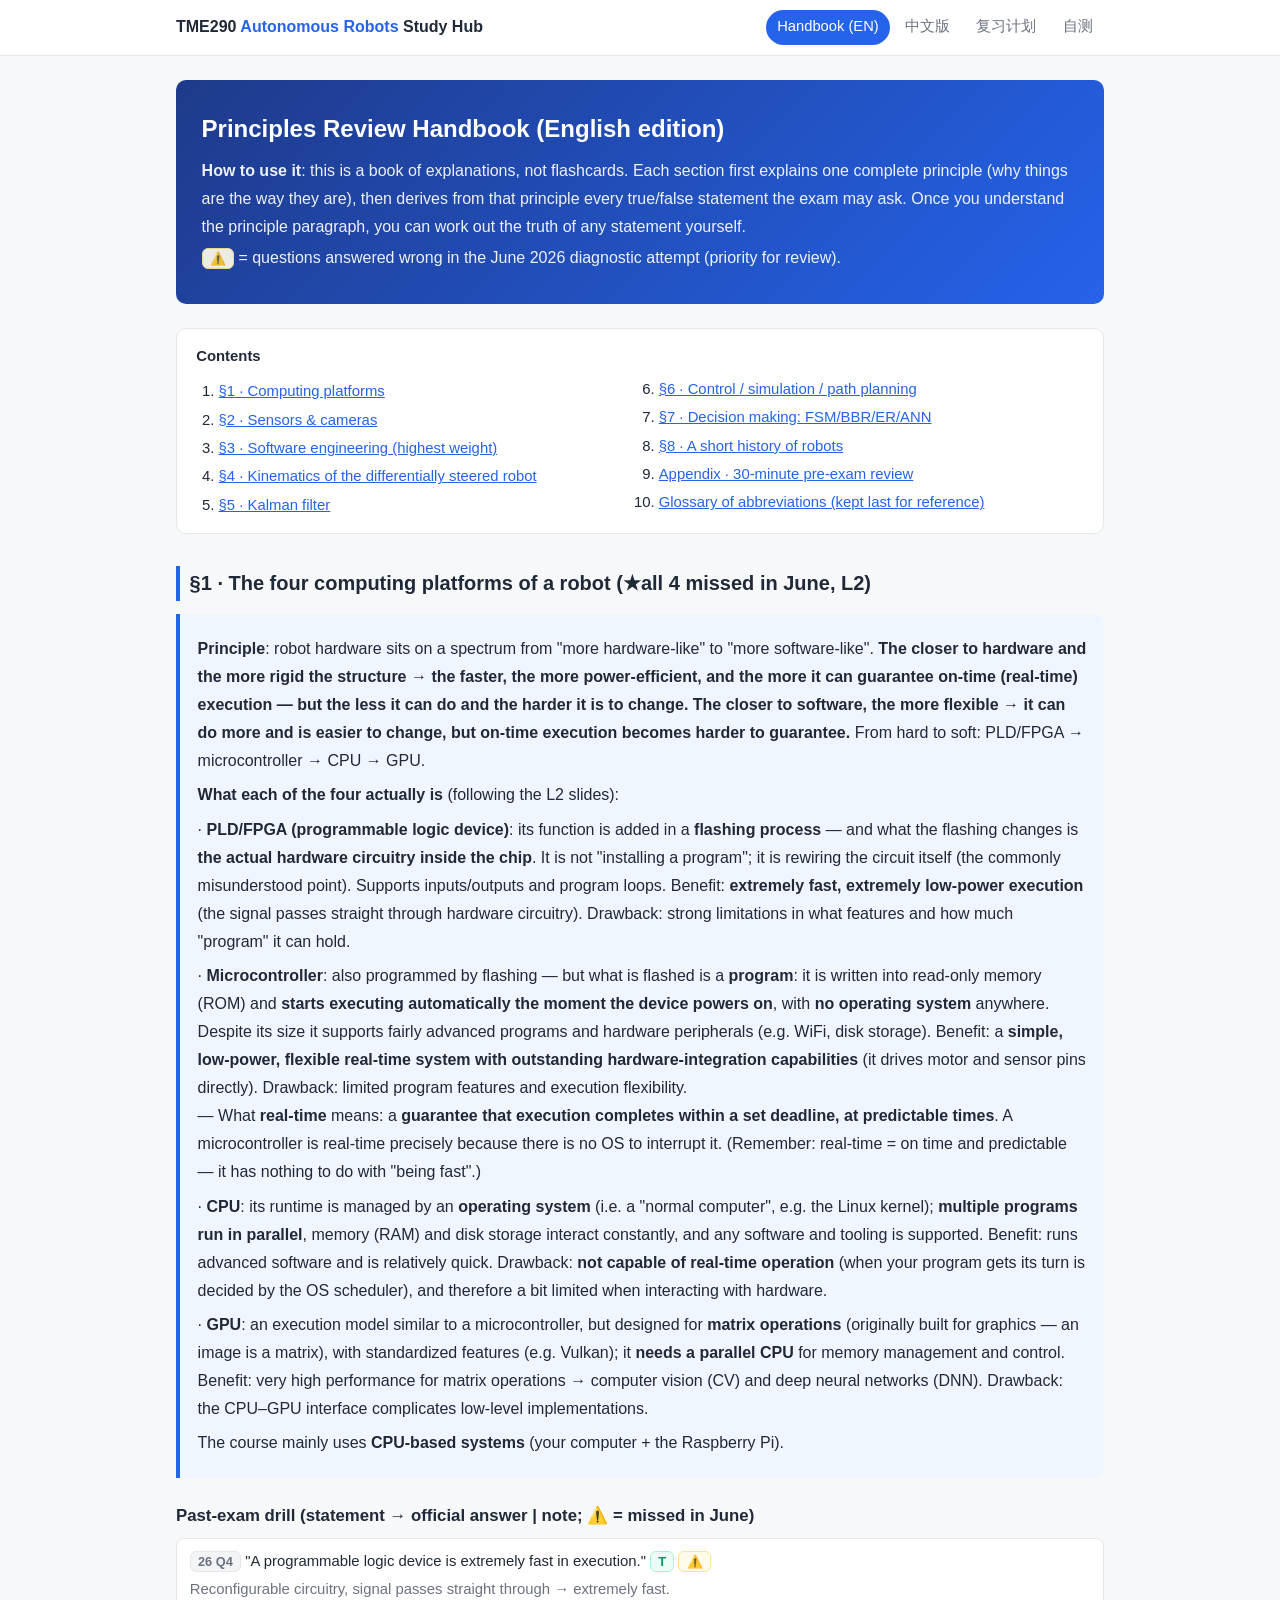
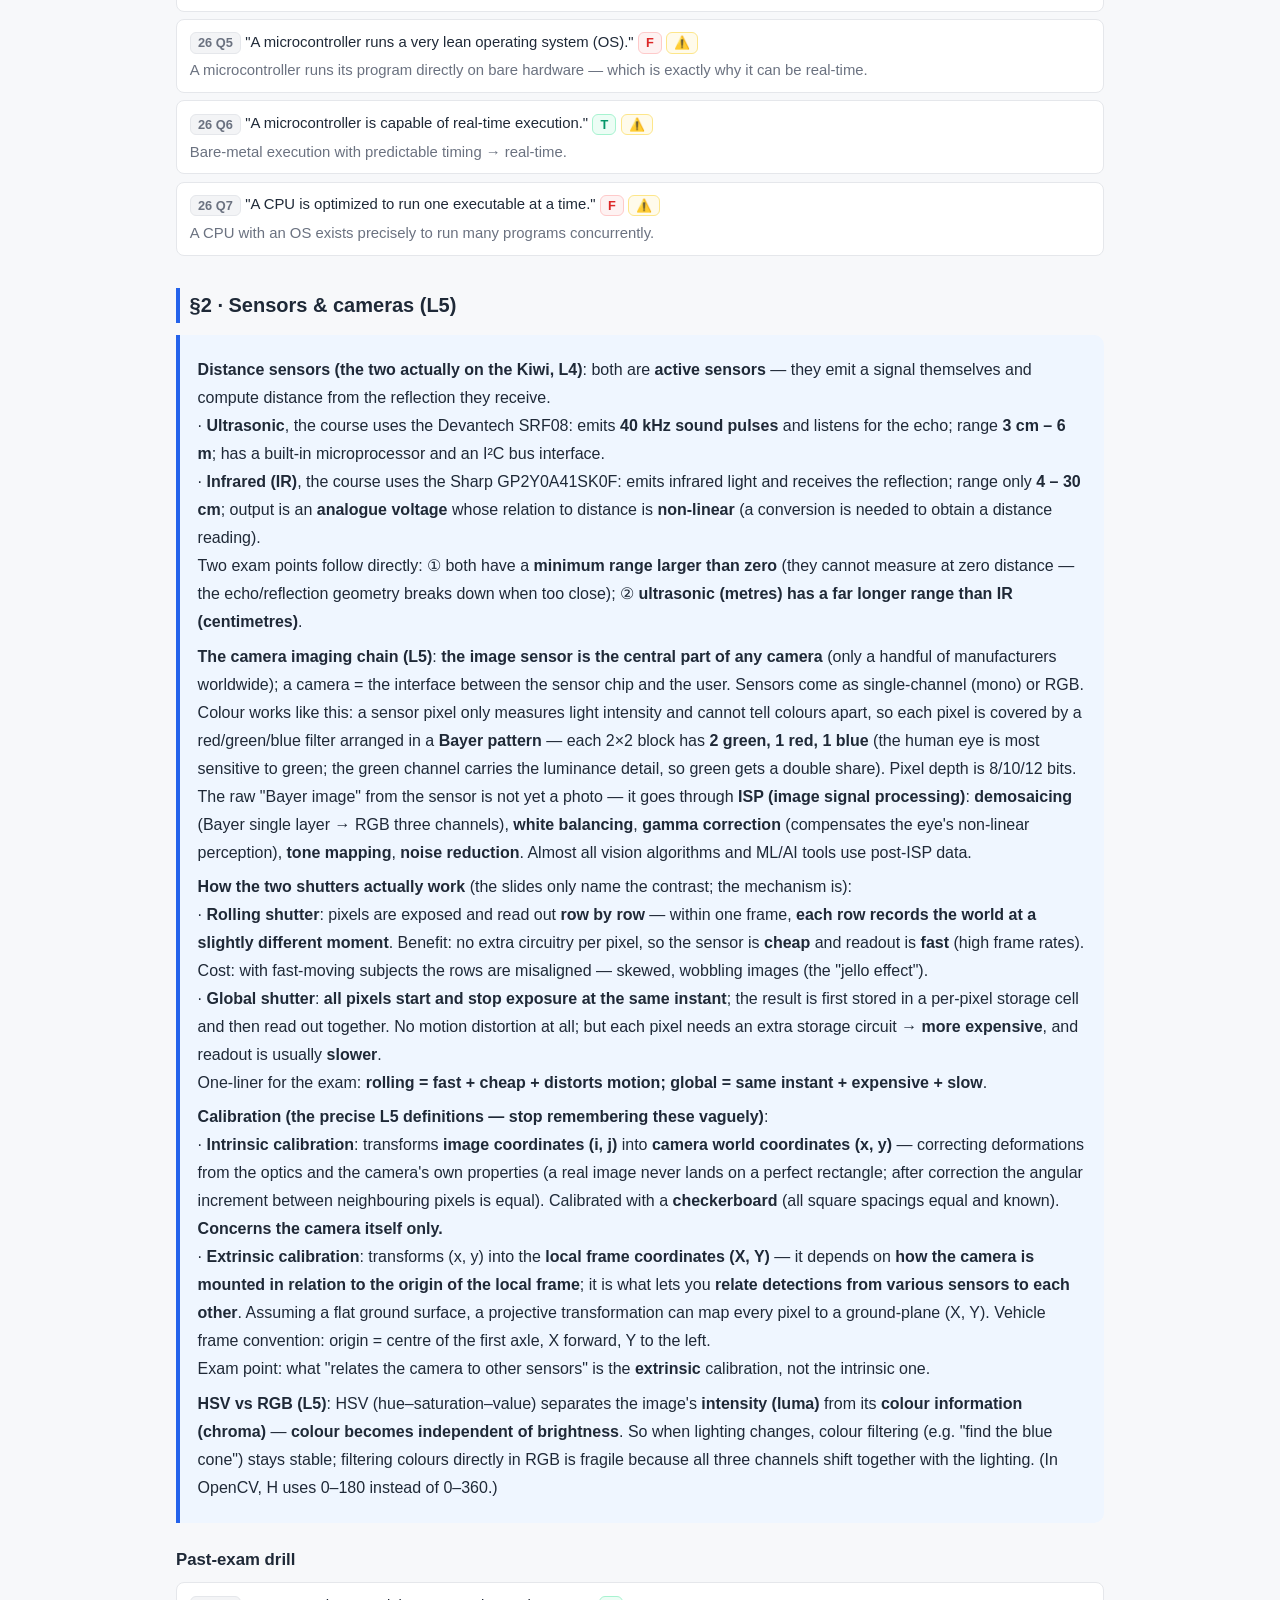
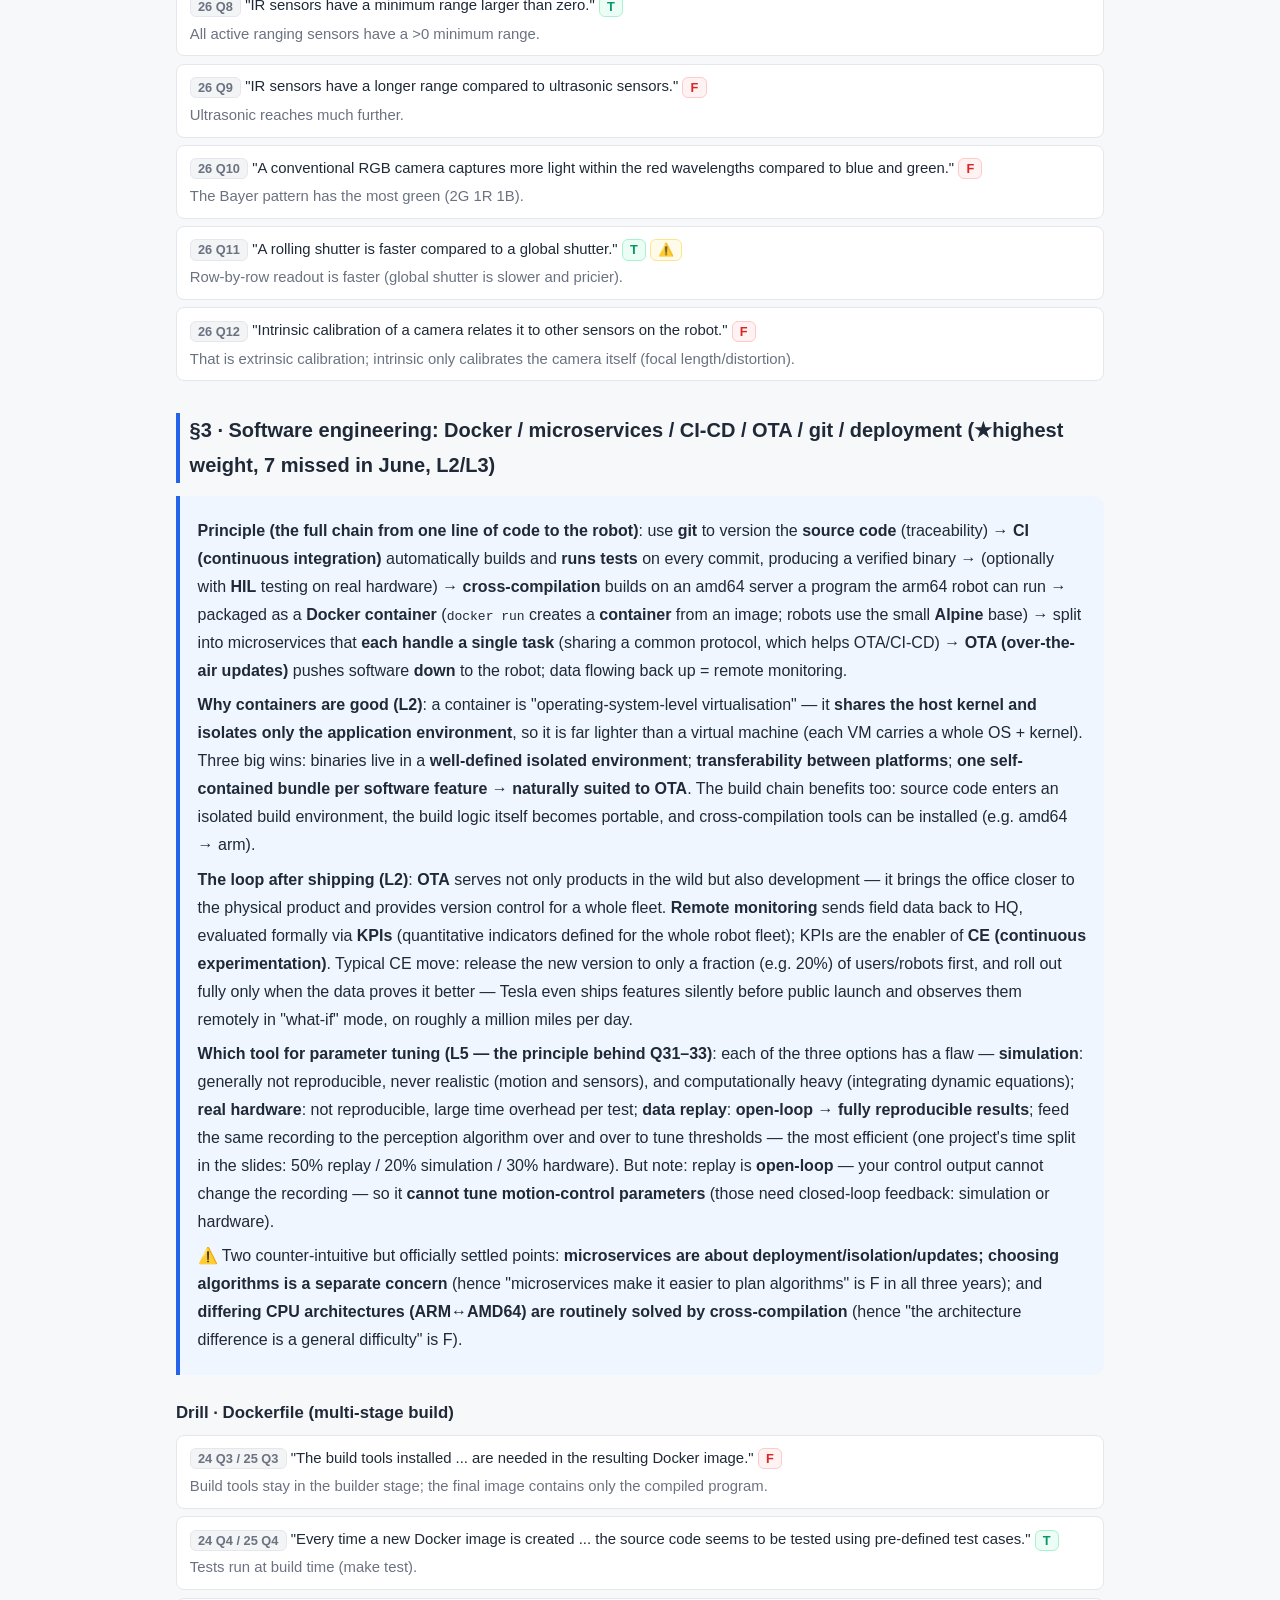
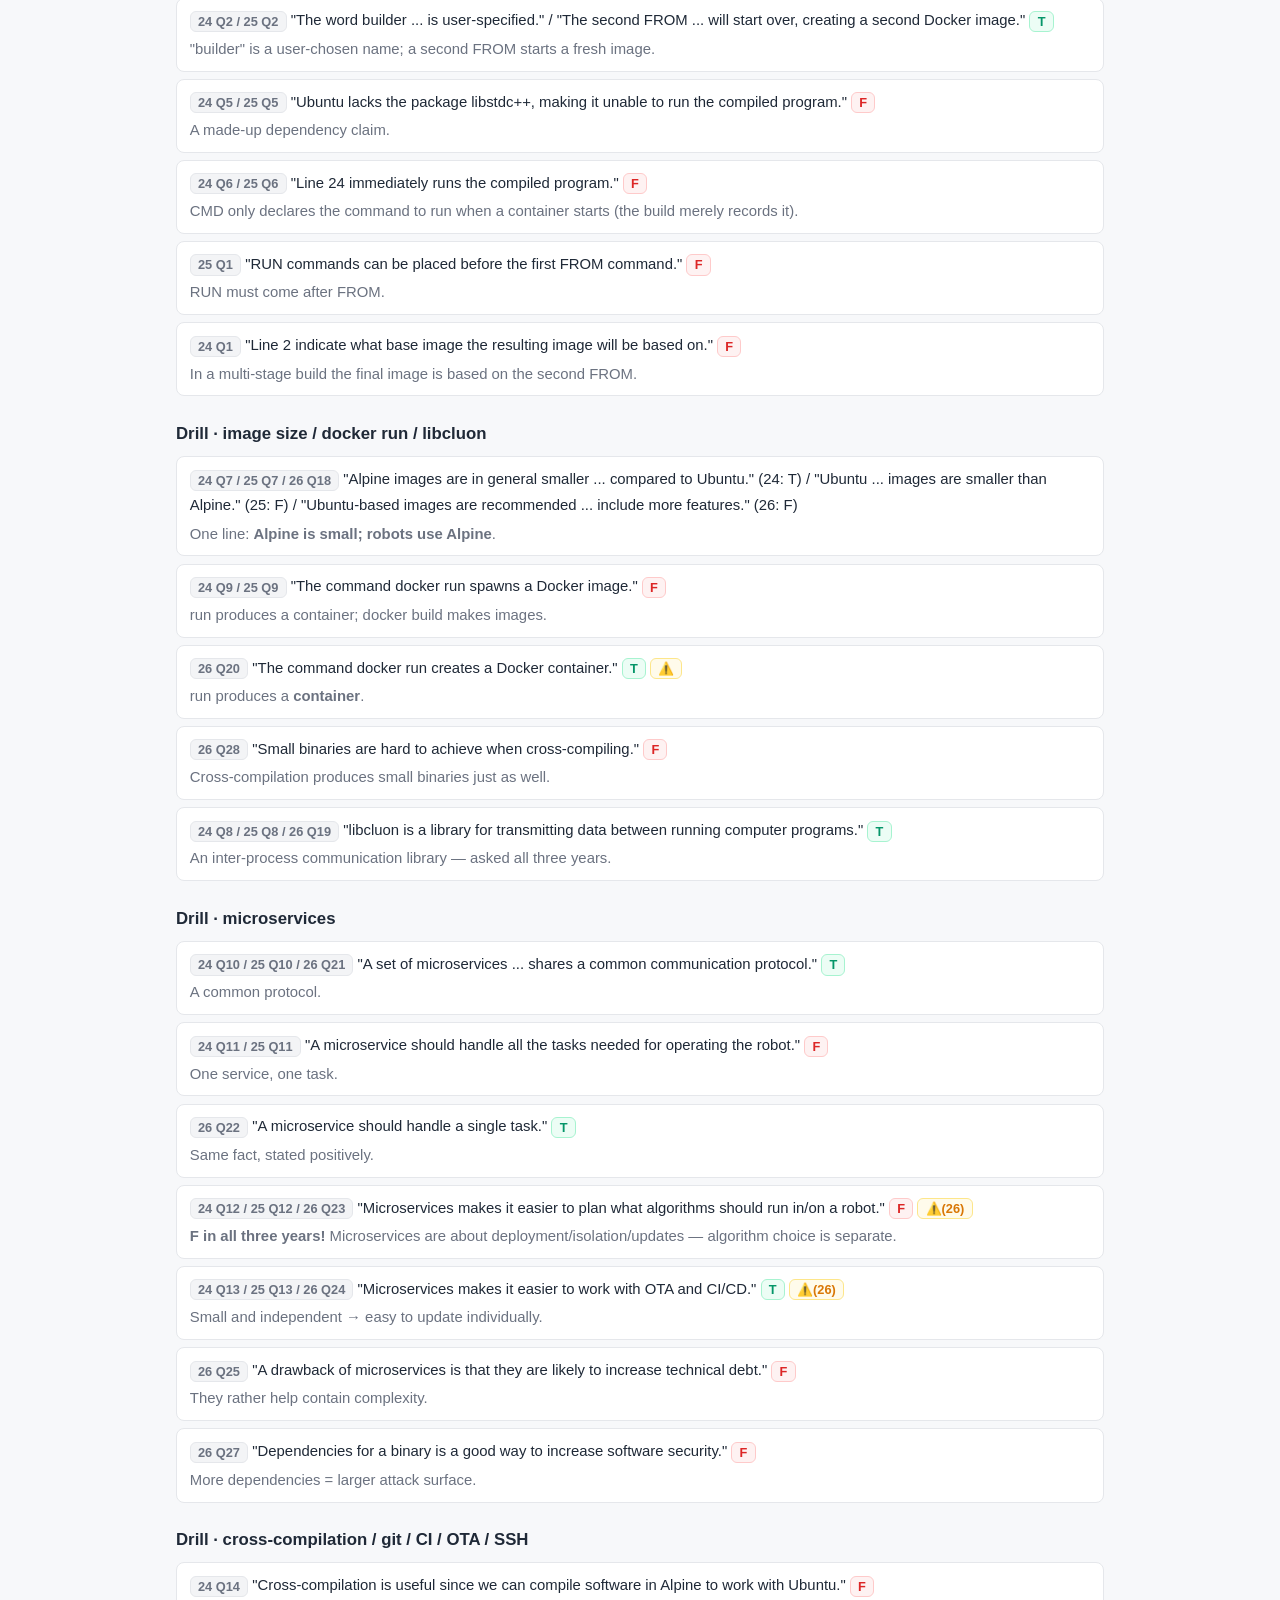
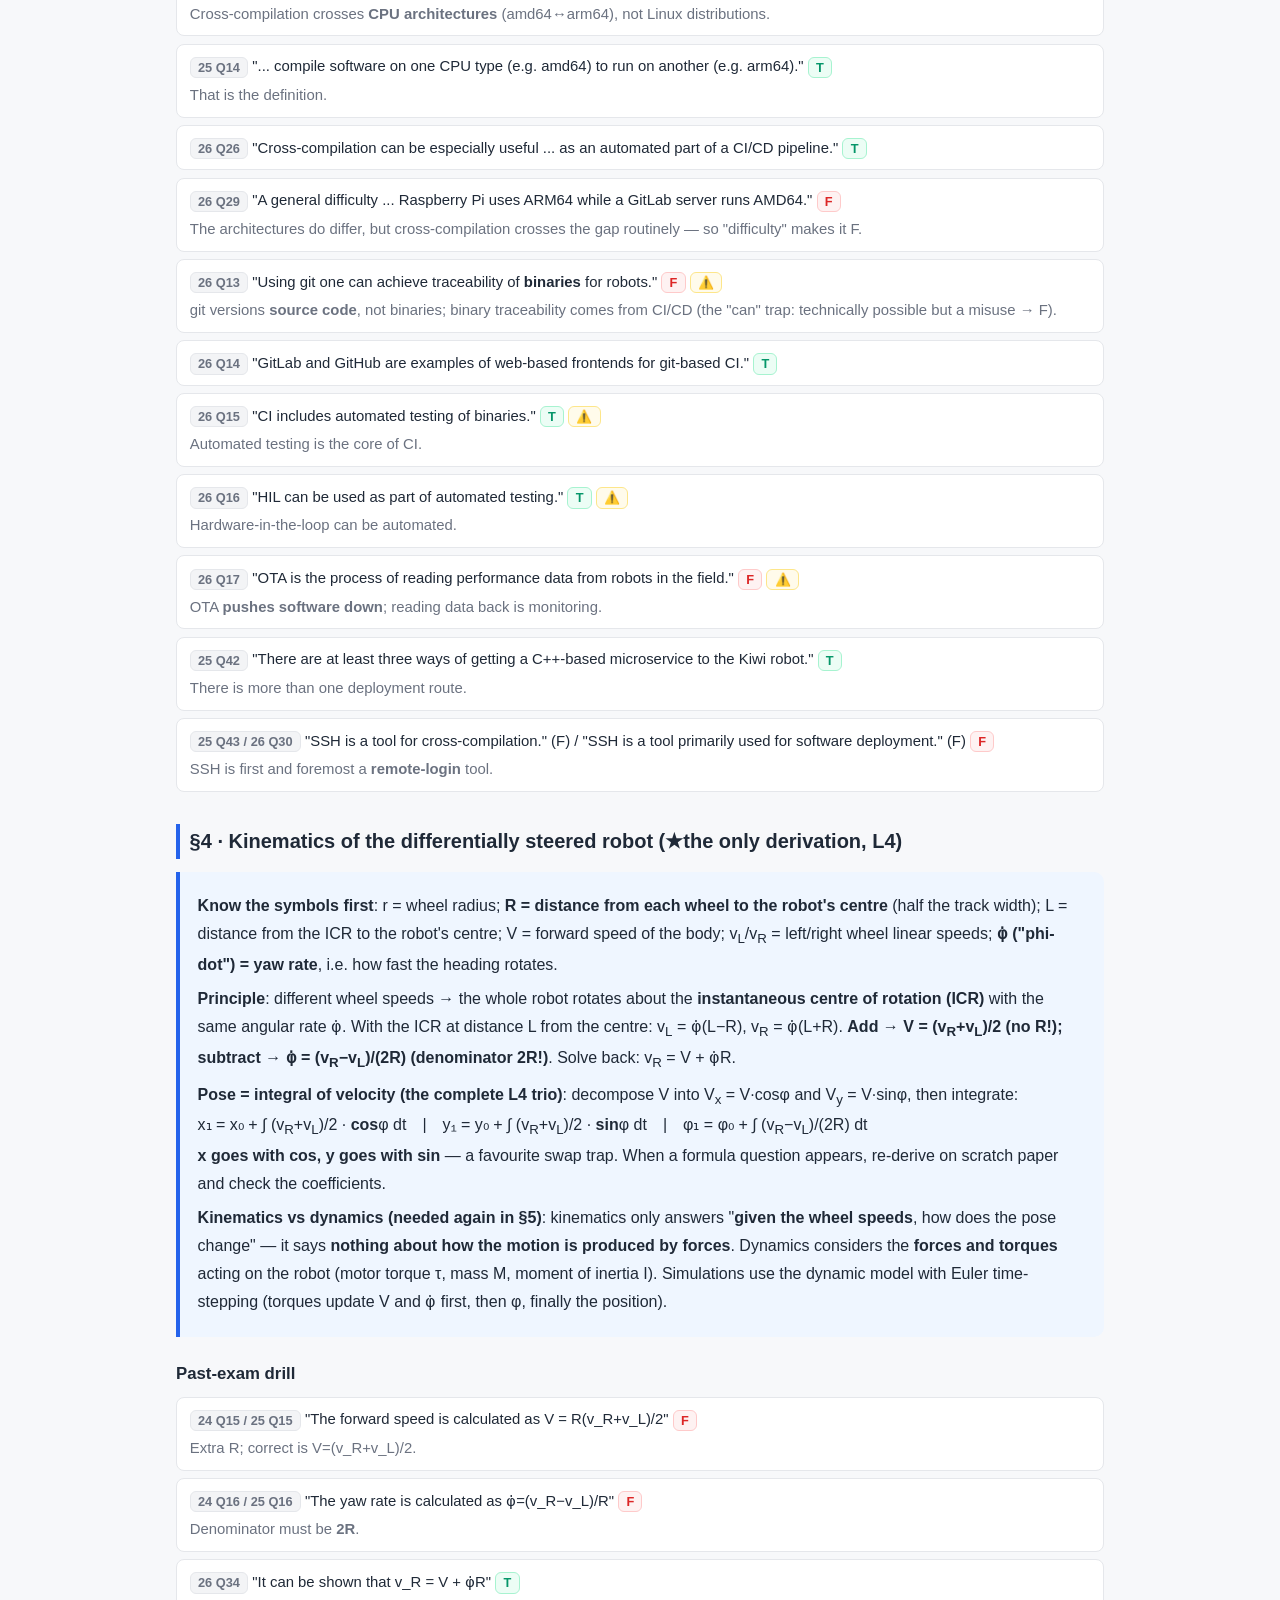
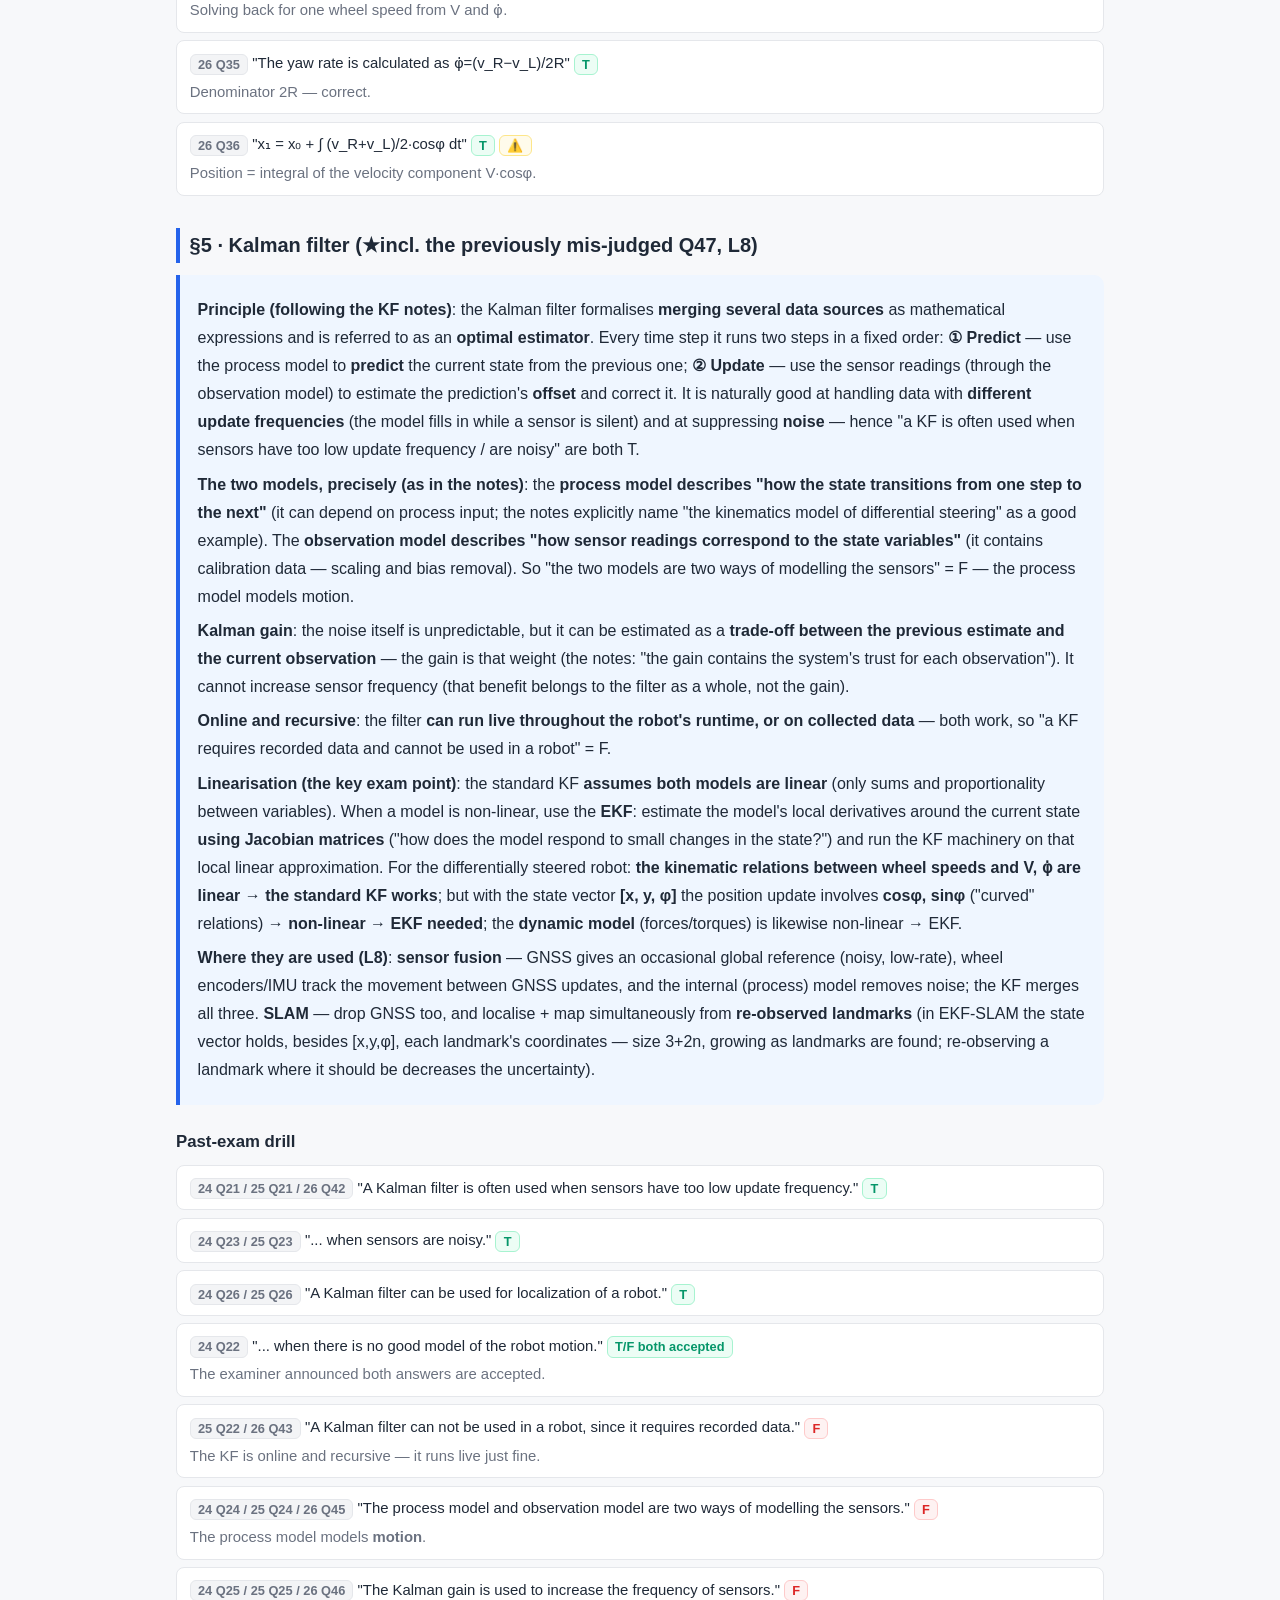
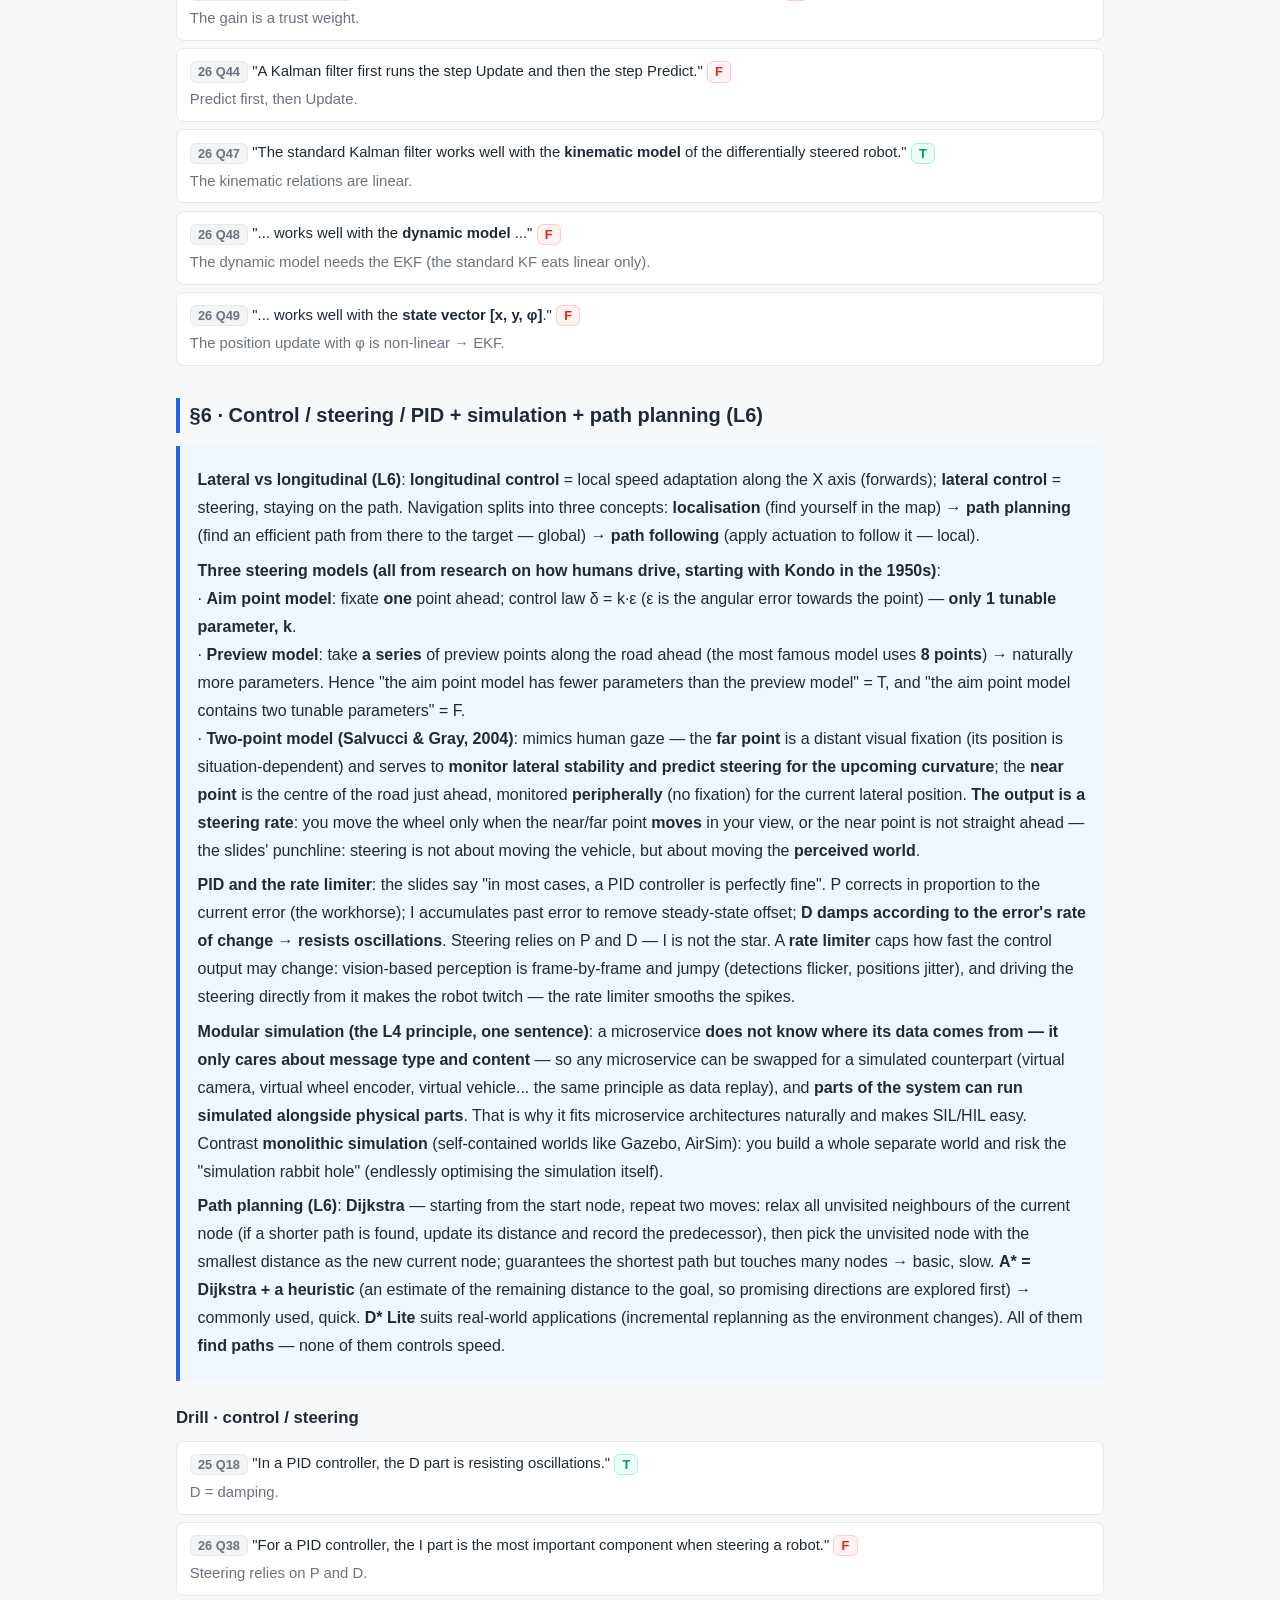
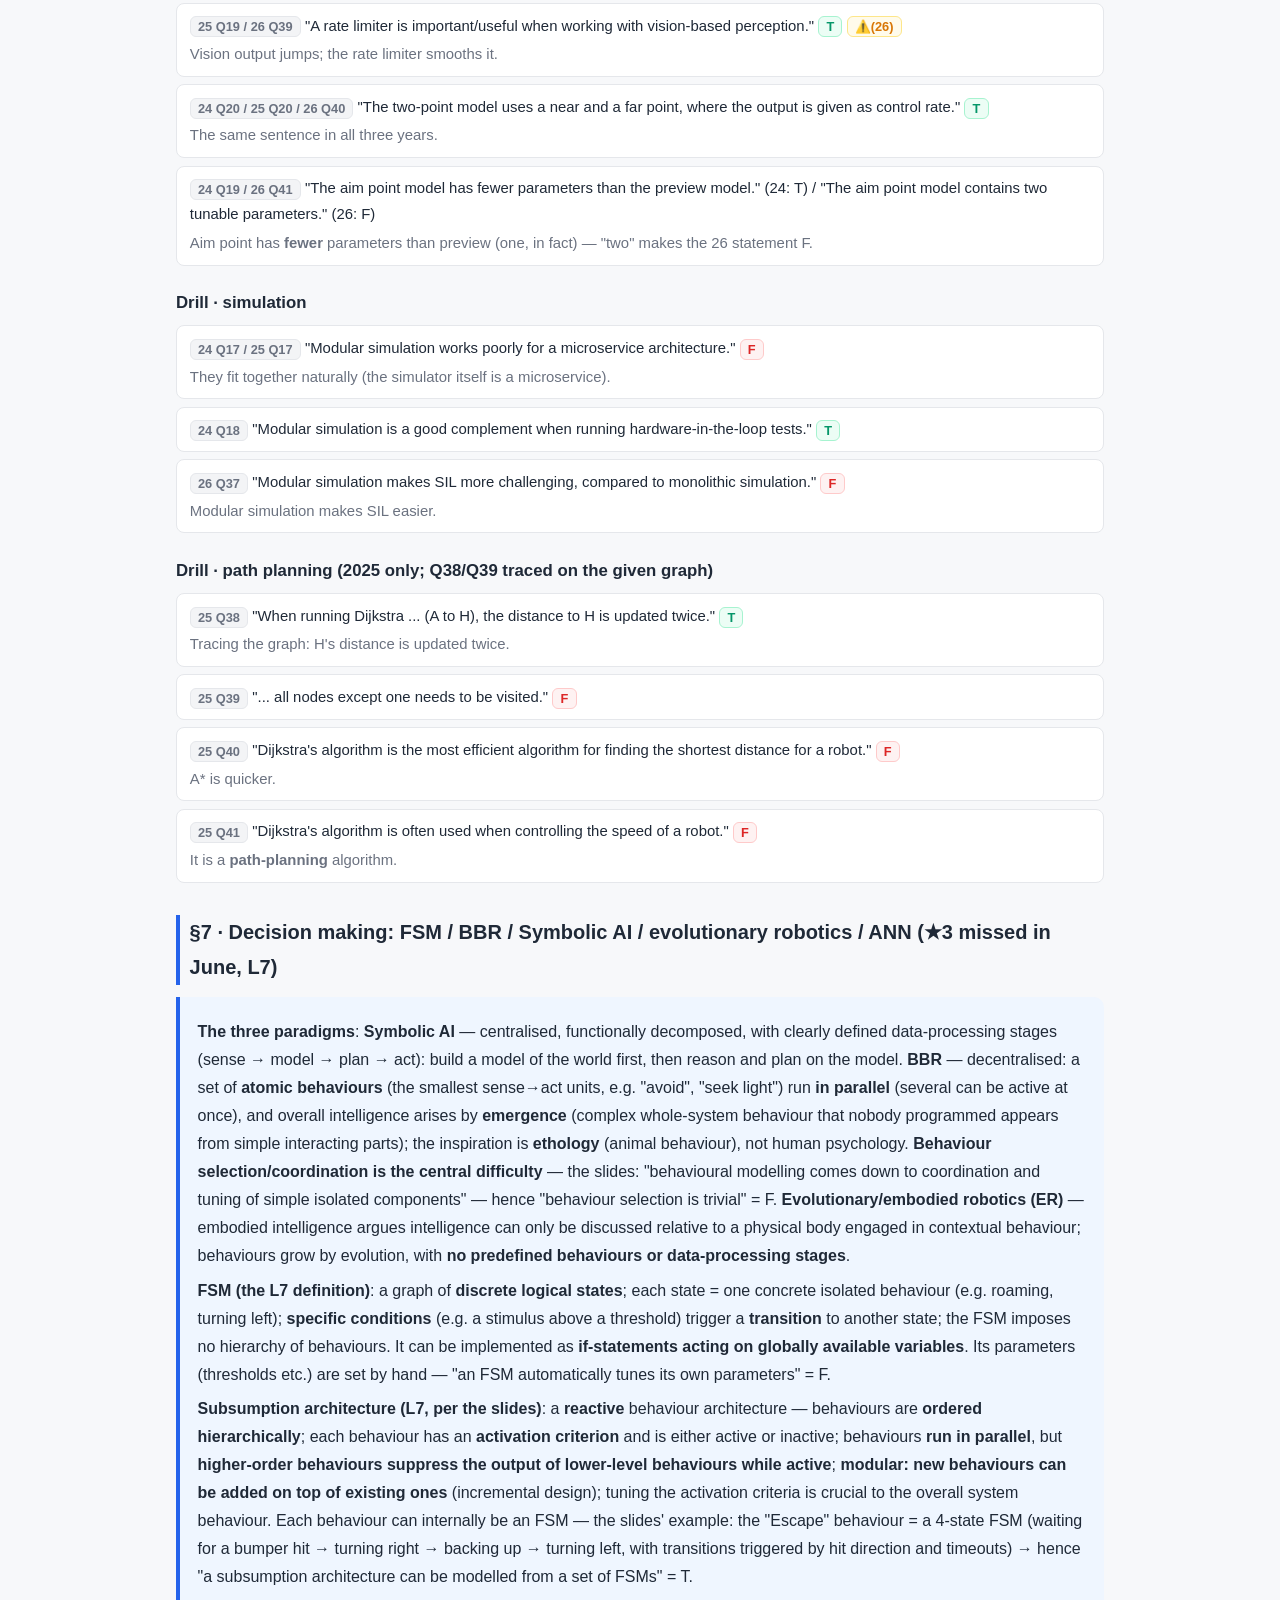
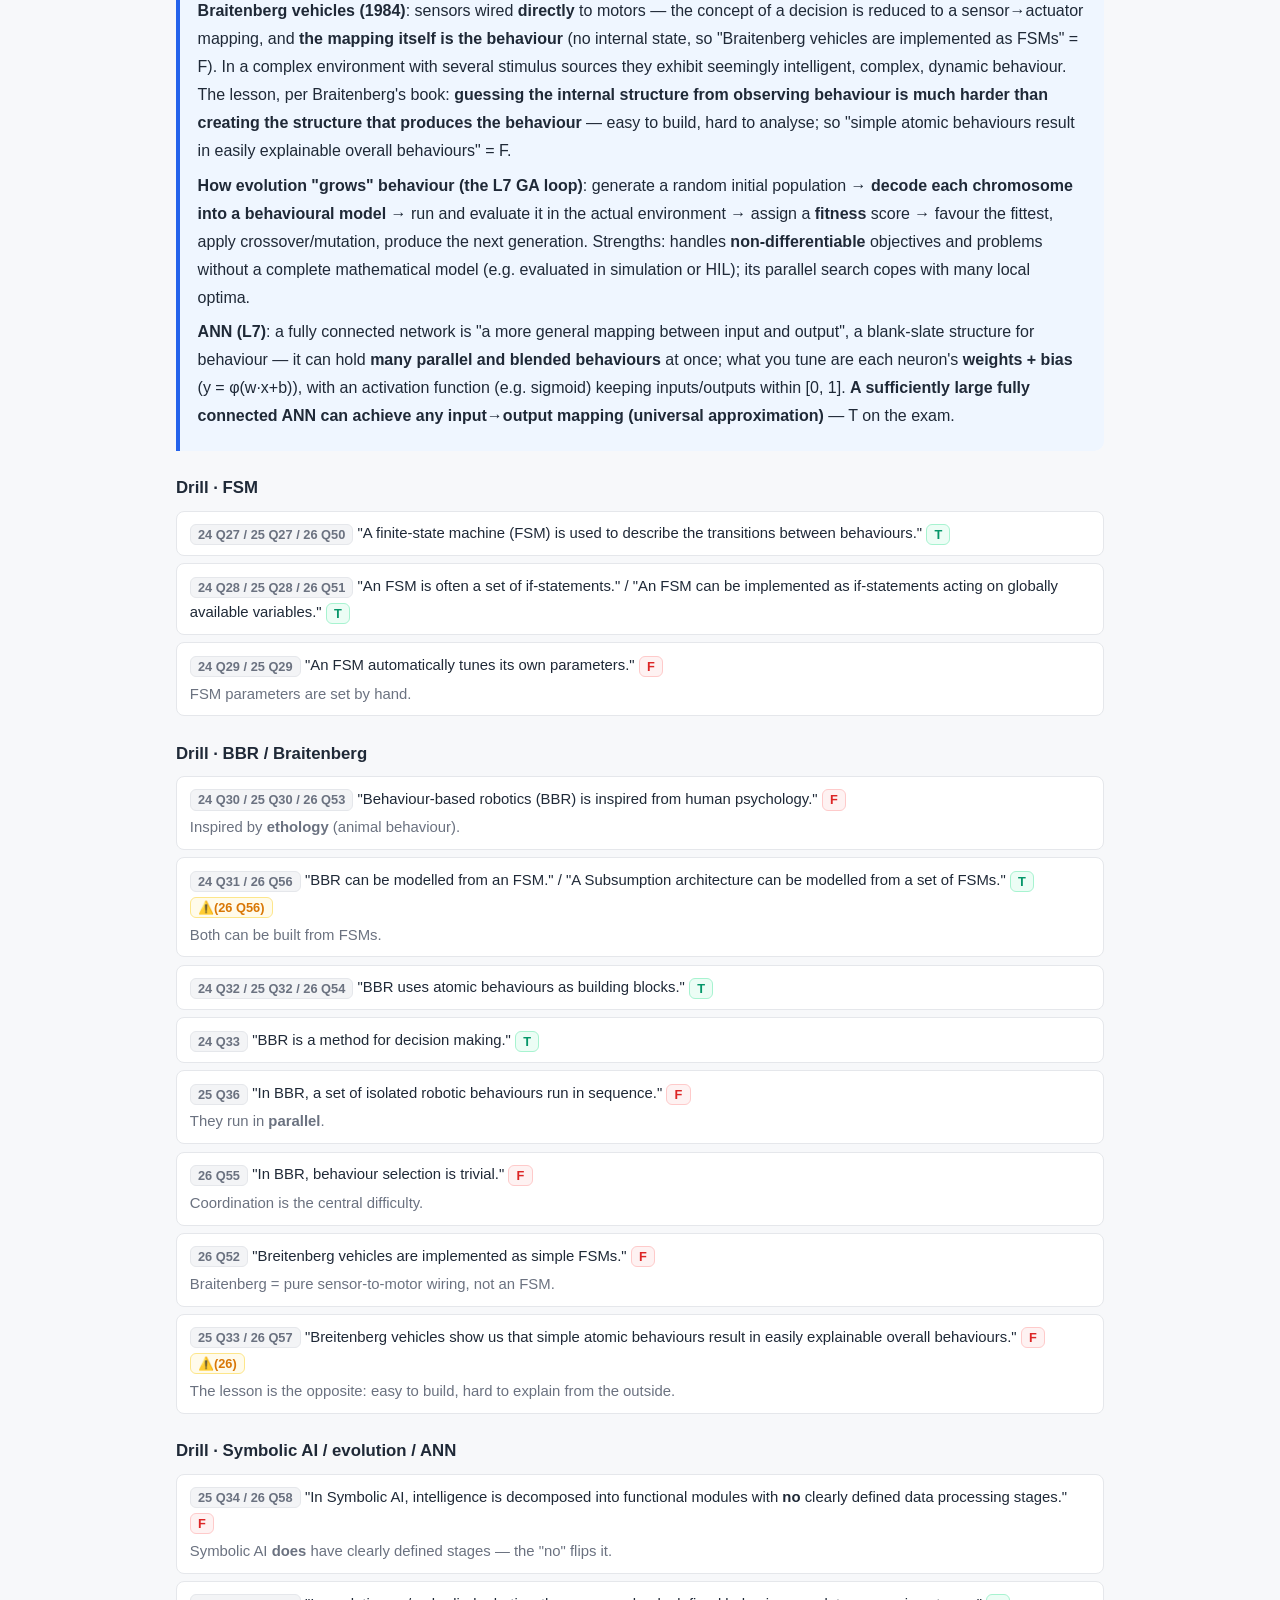
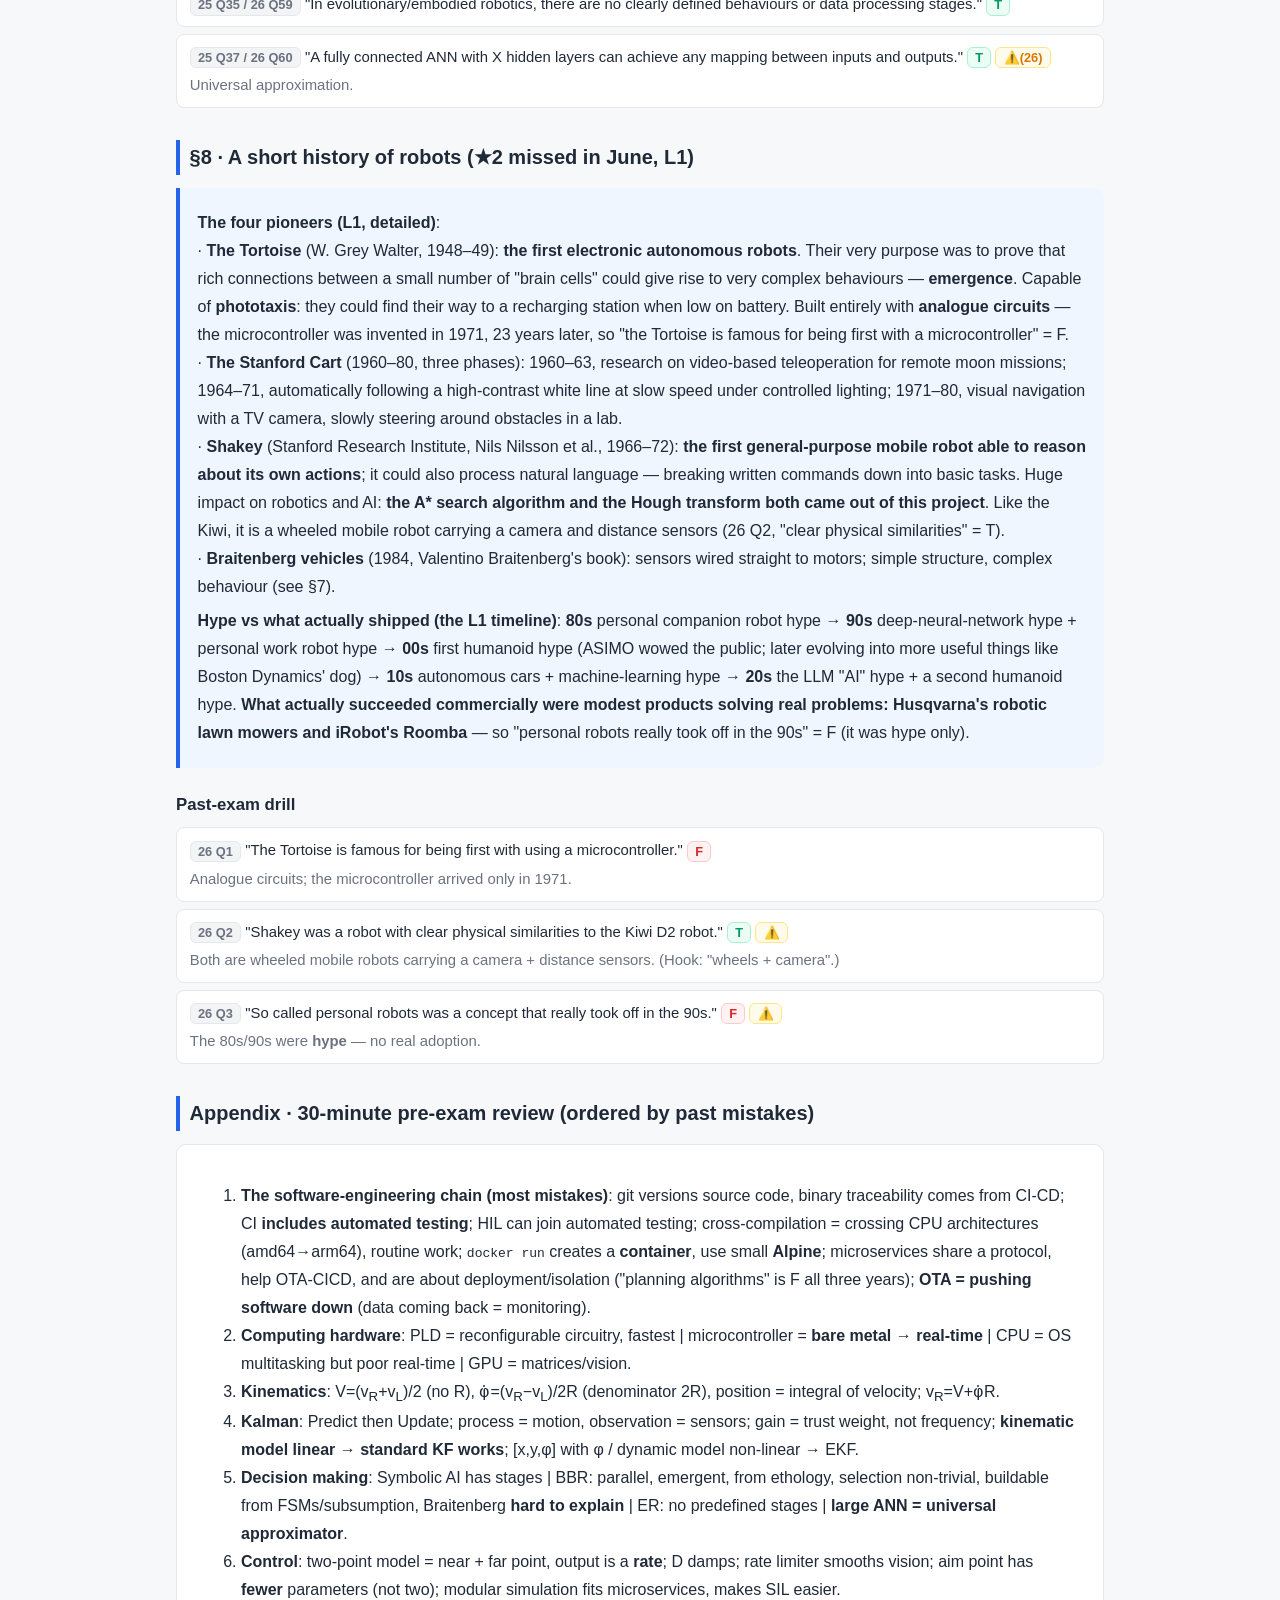
==== commit 0dfa726b: "英文版用词对齐课件原文：ISP=image signal processing、camera world coordinates、not capable of real-time、parallel C" ====
--- a/en.html
+++ b/en.html
@@ -35,7 +35,7 @@
     <li><a href="#s1">§1 · Computing platforms</a></li>
     <li><a href="#s2">§2 · Sensors &amp; cameras</a></li>
     <li><a href="#s3">§3 · Software engineering (highest weight)</a></li>
-    <li><a href="#s4">§4 · Differential-drive kinematics</a></li>
+    <li><a href="#s4">§4 · Kinematics of the differentially steered robot</a></li>
     <li><a href="#s5">§5 · Kalman filter</a></li>
     <li><a href="#s6">§6 · Control / simulation / path planning</a></li>
     <li><a href="#s7">§7 · Decision making: FSM/BBR/ER/ANN</a></li>
@@ -52,8 +52,8 @@
   <p><strong>What each of the four actually is</strong> (following the L2 slides):</p>
   <p>· <strong>PLD/FPGA (programmable logic device)</strong>: its function is added in a <strong>flashing process</strong> — and what the flashing changes is <strong>the actual hardware circuitry inside the chip</strong>. It is not "installing a program"; it is rewiring the circuit itself (the commonly misunderstood point). Supports inputs/outputs and program loops. Benefit: <strong>extremely fast, extremely low-power execution</strong> (the signal passes straight through hardware circuitry). Drawback: strong limitations in what features and how much "program" it can hold.</p>
   <p>· <strong>Microcontroller</strong>: also programmed by flashing — but what is flashed is a <strong>program</strong>: it is written into read-only memory (ROM) and <strong>starts executing automatically the moment the device powers on</strong>, with <strong>no operating system</strong> anywhere. Despite its size it supports fairly advanced programs and hardware peripherals (e.g. WiFi, disk storage). Benefit: a <strong>simple, low-power, flexible real-time system with outstanding hardware-integration capabilities</strong> (it drives motor and sensor pins directly). Drawback: limited program features and execution flexibility.<br>— What <strong>real-time</strong> means: a <strong>guarantee that execution completes within a set deadline, at predictable times</strong>. A microcontroller is real-time precisely because there is no OS to interrupt it. (Remember: real-time = on time and predictable — it has nothing to do with "being fast".)</p>
-  <p>· <strong>CPU</strong>: its runtime is managed by an <strong>operating system</strong> (i.e. a "normal computer", e.g. the Linux kernel); <strong>multiple programs run in parallel</strong>, memory (RAM) and disk storage interact constantly, and any software and tooling is supported. Benefit: runs advanced software and is reasonably quick. Drawback: <strong>cannot guarantee real-time operation</strong> (when your program gets its turn is decided by the OS scheduler), so it is somewhat limited when interacting directly with hardware.</p>
-  <p>· <strong>GPU</strong>: an execution model similar to a microcontroller, but designed for <strong>matrix operations</strong> (originally built for graphics — an image is a matrix), with standardized interfaces (e.g. Vulkan); it <strong>needs a companion CPU</strong> for memory management and control. Benefit: very high performance for matrix operations → computer vision (CV) and deep neural networks (DNN). Drawback: the CPU–GPU interface complicates low-level implementations.</p>
+  <p>· <strong>CPU</strong>: its runtime is managed by an <strong>operating system</strong> (i.e. a "normal computer", e.g. the Linux kernel); <strong>multiple programs run in parallel</strong>, memory (RAM) and disk storage interact constantly, and any software and tooling is supported. Benefit: runs advanced software and is relatively quick. Drawback: <strong>not capable of real-time operation</strong> (when your program gets its turn is decided by the OS scheduler), and therefore a bit limited when interacting with hardware.</p>
+  <p>· <strong>GPU</strong>: an execution model similar to a microcontroller, but designed for <strong>matrix operations</strong> (originally built for graphics — an image is a matrix), with standardized features (e.g. Vulkan); it <strong>needs a parallel CPU</strong> for memory management and control. Benefit: very high performance for matrix operations → computer vision (CV) and deep neural networks (DNN). Drawback: the CPU–GPU interface complicates low-level implementations.</p>
   <p>The course mainly uses <strong>CPU-based systems</strong> (your computer + the Raspberry Pi).</p>
 </div>
 <h3>Past-exam drill (statement → official answer | note; ⚠️ = missed in June)</h3>
@@ -77,8 +77,8 @@
   · <strong>Global shutter</strong>: <strong>all pixels start and stop exposure at the same instant</strong>; the result is first stored in a per-pixel storage cell and then read out together. No motion distortion at all; but each pixel needs an extra storage circuit → <strong>more expensive</strong>, and readout is usually <strong>slower</strong>.<br>
   One-liner for the exam: <strong>rolling = fast + cheap + distorts motion; global = same instant + expensive + slow</strong>.</p>
   <p><strong>Calibration (the precise L5 definitions — stop remembering these vaguely)</strong>:<br>
-  · <strong>Intrinsic calibration</strong>: transforms <strong>image pixel coordinates (i, j)</strong> into <strong>camera coordinates (x, y)</strong> — correcting lens/optics distortion and the camera's own properties (a real image never lands on a perfect rectangle; after correction the angular increment between neighbouring pixels is equal). Calibrated with a <strong>checkerboard</strong> (all square spacings equal and known). <strong>Concerns the camera itself only.</strong><br>
-  · <strong>Extrinsic calibration</strong>: transforms camera coordinates (x, y) into the <strong>robot's local frame (X, Y)</strong> — it depends on <strong>where and how the camera is mounted on the vehicle</strong>; only with it can you <strong>relate detections from different sensors to each other</strong>. Assuming a flat ground surface, a projective transformation can map every pixel to a ground-plane (X, Y). Vehicle frame convention: origin = centre of the first axle, X forward, Y to the left.<br>
+  · <strong>Intrinsic calibration</strong>: transforms <strong>image coordinates (i, j)</strong> into <strong>camera world coordinates (x, y)</strong> — correcting deformations from the optics and the camera's own properties (a real image never lands on a perfect rectangle; after correction the angular increment between neighbouring pixels is equal). Calibrated with a <strong>checkerboard</strong> (all square spacings equal and known). <strong>Concerns the camera itself only.</strong><br>
+  · <strong>Extrinsic calibration</strong>: transforms (x, y) into the <strong>local frame coordinates (X, Y)</strong> — it depends on <strong>how the camera is mounted in relation to the origin of the local frame</strong>; it is what lets you <strong>relate detections from various sensors to each other</strong>. Assuming a flat ground surface, a projective transformation can map every pixel to a ground-plane (X, Y). Vehicle frame convention: origin = centre of the first axle, X forward, Y to the left.<br>
   Exam point: what "relates the camera to other sensors" is the <strong>extrinsic</strong> calibration, not the intrinsic one.</p>
   <p><strong>HSV vs RGB (L5)</strong>: HSV (hue–saturation–value) separates the image's <strong>intensity (luma)</strong> from its <strong>colour information (chroma)</strong> — <strong>colour becomes independent of brightness</strong>. So when lighting changes, colour filtering (e.g. "find the blue cone") stays stable; filtering colours directly in RGB is fragile because all three channels shift together with the lighting. (In OpenCV, H uses 0–180 instead of 0–360.)</p>
 </div>
@@ -148,7 +148,7 @@
 </ul>
 
 <!-- ============ Section 4 ============ -->
-<h2 id="s4">§4 · Differential-drive kinematics (★the only derivation, L4)</h2>
+<h2 id="s4">§4 · Kinematics of the differentially steered robot (★the only derivation, L4)</h2>
 <div class="principle">
   <p><strong>Know the symbols first</strong>: r = wheel radius; <strong>R = distance from each wheel to the robot's centre</strong> (half the track width); L = distance from the ICR to the robot's centre; V = forward speed of the body; v<sub>L</sub>/v<sub>R</sub> = left/right wheel linear speeds; <strong>φ̇ ("phi-dot") = yaw rate</strong>, i.e. how fast the heading rotates.</p>
   <p><strong>Principle</strong>: different wheel speeds → the whole robot rotates about the <strong>instantaneous centre of rotation (ICR)</strong> with the same angular rate φ̇. With the ICR at distance L from the centre: v<sub>L</sub> = φ̇(L−R), v<sub>R</sub> = φ̇(L+R). <strong>Add → V = (v<sub>R</sub>+v<sub>L</sub>)/2 (no R!); subtract → φ̇ = (v<sub>R</sub>−v<sub>L</sub>)/(2R) (denominator 2R!)</strong>. Solve back: v<sub>R</sub> = V + φ̇R.</p>
@@ -173,7 +173,7 @@
   <p><strong>The two models, precisely (as in the notes)</strong>: the <strong>process model describes "how the state transitions from one step to the next"</strong> (it can depend on process input; the notes explicitly name "the kinematics model of differential steering" as a good example). The <strong>observation model describes "how sensor readings correspond to the state variables"</strong> (it contains calibration data — scaling and bias removal). So "the two models are two ways of modelling the sensors" = F — the process model models motion.</p>
   <p><strong>Kalman gain</strong>: the noise itself is unpredictable, but it can be estimated as a <strong>trade-off between the previous estimate and the current observation</strong> — the gain is that weight (the notes: "the gain contains the system's trust for each observation"). It cannot increase sensor frequency (that benefit belongs to the filter as a whole, not the gain).</p>
   <p><strong>Online and recursive</strong>: the filter <strong>can run live throughout the robot's runtime, or on collected data</strong> — both work, so "a KF requires recorded data and cannot be used in a robot" = F.</p>
-  <p><strong>Linearisation (the key exam point)</strong>: the standard KF <strong>assumes both models are linear</strong> (only sums and proportionality between variables). When a model is non-linear, use the <strong>EKF</strong>: estimate the model's local derivatives around the current state <strong>using Jacobian matrices</strong> ("how does the model respond to small changes in the state?") and run the KF machinery on that local linear approximation. For the differential-drive robot: <strong>the kinematic relations between wheel speeds and V, φ̇ are linear → the standard KF works</strong>; but with the state vector <strong>[x, y, φ]</strong> the position update involves <strong>cosφ, sinφ</strong> ("curved" relations) → <strong>non-linear → EKF needed</strong>; the <strong>dynamic model</strong> (forces/torques) is likewise non-linear → EKF.</p>
+  <p><strong>Linearisation (the key exam point)</strong>: the standard KF <strong>assumes both models are linear</strong> (only sums and proportionality between variables). When a model is non-linear, use the <strong>EKF</strong>: estimate the model's local derivatives around the current state <strong>using Jacobian matrices</strong> ("how does the model respond to small changes in the state?") and run the KF machinery on that local linear approximation. For the differentially steered robot: <strong>the kinematic relations between wheel speeds and V, φ̇ are linear → the standard KF works</strong>; but with the state vector <strong>[x, y, φ]</strong> the position update involves <strong>cosφ, sinφ</strong> ("curved" relations) → <strong>non-linear → EKF needed</strong>; the <strong>dynamic model</strong> (forces/torques) is likewise non-linear → EKF.</p>
   <p><strong>Where they are used (L8)</strong>: <strong>sensor fusion</strong> — GNSS gives an occasional global reference (noisy, low-rate), wheel encoders/IMU track the movement between GNSS updates, and the internal (process) model removes noise; the KF merges all three. <strong>SLAM</strong> — drop GNSS too, and localise + map simultaneously from <strong>re-observed landmarks</strong> (in EKF-SLAM the state vector holds, besides [x,y,φ], each landmark's coordinates — size 3+2n, growing as landmarks are found; re-observing a landmark where it should be decreases the uncertainty).</p>
 </div>
 <h3>Past-exam drill</h3>
@@ -198,7 +198,7 @@
   <p><strong>Three steering models (all from research on how humans drive, starting with Kondo in the 1950s)</strong>:<br>
   · <strong>Aim point model</strong>: fixate <strong>one</strong> point ahead; control law δ = k·ε (ε is the angular error towards the point) — <strong>only 1 tunable parameter, k</strong>.<br>
   · <strong>Preview model</strong>: take <strong>a series</strong> of preview points along the road ahead (the most famous model uses <strong>8 points</strong>) → naturally more parameters. Hence "the aim point model has fewer parameters than the preview model" = T, and "the aim point model contains two tunable parameters" = F.<br>
-  · <strong>Two-point model (Salvucci &amp; Gray, 2004)</strong>: mimics human gaze — the <strong>far point</strong> is the visual fixation (its position is situation-dependent) and serves to <strong>monitor lateral stability and predict the upcoming road curvature</strong>; the <strong>near point</strong> is the centre of the road just ahead, monitored <strong>peripherally</strong> (no fixation) for the current lateral position. <strong>The output is a steering rate</strong>: you move the wheel only when the near/far point <strong>moves</strong> in your view, or the near point is not straight ahead — the slides' punchline: steering is not about moving the vehicle, but about moving the <strong>perceived world</strong>.</p>
+  · <strong>Two-point model (Salvucci &amp; Gray, 2004)</strong>: mimics human gaze — the <strong>far point</strong> is a distant visual fixation (its position is situation-dependent) and serves to <strong>monitor lateral stability and predict steering for the upcoming curvature</strong>; the <strong>near point</strong> is the centre of the road just ahead, monitored <strong>peripherally</strong> (no fixation) for the current lateral position. <strong>The output is a steering rate</strong>: you move the wheel only when the near/far point <strong>moves</strong> in your view, or the near point is not straight ahead — the slides' punchline: steering is not about moving the vehicle, but about moving the <strong>perceived world</strong>.</p>
   <p><strong>PID and the rate limiter</strong>: the slides say "in most cases, a PID controller is perfectly fine". P corrects in proportion to the current error (the workhorse); I accumulates past error to remove steady-state offset; <strong>D damps according to the error's rate of change → resists oscillations</strong>. Steering relies on P and D — I is not the star. A <strong>rate limiter</strong> caps how fast the control output may change: vision-based perception is frame-by-frame and jumpy (detections flicker, positions jitter), and driving the steering directly from it makes the robot twitch — the rate limiter smooths the spikes.</p>
   <p><strong>Modular simulation (the L4 principle, one sentence)</strong>: a microservice <strong>does not know where its data comes from — it only cares about message type and content</strong> — so any microservice can be swapped for a simulated counterpart (virtual camera, virtual wheel encoder, virtual vehicle... the same principle as data replay), and <strong>parts of the system can run simulated alongside physical parts</strong>. That is why it fits microservice architectures naturally and makes SIL/HIL easy. Contrast <strong>monolithic simulation</strong> (self-contained worlds like Gazebo, AirSim): you build a whole separate world and risk the "simulation rabbit hole" (endlessly optimising the simulation itself).</p>
   <p><strong>Path planning (L6)</strong>: <strong>Dijkstra</strong> — starting from the start node, repeat two moves: relax all unvisited neighbours of the current node (if a shorter path is found, update its distance and record the predecessor), then pick the unvisited node with the smallest distance as the new current node; guarantees the shortest path but touches many nodes → basic, slow. <strong>A* = Dijkstra + a heuristic</strong> (an estimate of the remaining distance to the goal, so promising directions are explored first) → commonly used, quick. <strong>D* Lite</strong> suits real-world applications (incremental replanning as the environment changes). All of them <strong>find paths</strong> — none of them controls speed.</p>
@@ -324,8 +324,8 @@
   <dd>Emits 40 kHz sound pulses and times the echo. Course unit: Devantech SRF08 — range <strong>3 cm–6 m</strong> (far longer than IR), built-in microprocessor, I²C interface.</dd>
   <dt>RGB | Red-Green-Blue</dt>
   <dd>The three primary colour channels. The sensor produces colour via the Bayer filter array (2×2 = 2 green, 1 red, 1 blue).</dd>
-  <dt>ISP | Image Signal Processor</dt>
-  <dd>Turns the raw Bayer output into a normal photo: demosaicing (Bayer→RGB), white balance, gamma correction, tone mapping, noise reduction. Vision algorithms almost always use post-ISP data.</dd>
+  <dt>ISP | Image Signal Processing</dt>
+  <dd>The processing that turns raw Bayer patterns into normal RGB images: demosaicing (Bayer→RGB), white balancing, gamma correction, tone mapping, noise reduction. Vision algorithms almost always use post-ISP data.</dd>
   <dt>rolling / global shutter</dt>
   <dd>Rolling: rows exposed and read one by one (each row a slightly different moment) → cheap, fast, skews motion. Global: all pixels exposed at the same instant, then read out together → no distortion, but more expensive and slower.</dd>
   <dt>HSV | Hue-Saturation-Value</dt>
@@ -383,7 +383,7 @@
   <dt>KF | Kalman Filter</dt>
   <dd>The <strong>optimal estimator</strong> that formalises merging several data sources: each step predicts with a model, then corrects with measurements. <strong>Linear models only</strong> (non-linear → EKF).</dd>
   <dt>EKF | Extended Kalman Filter</dt>
-  <dd>The non-linear version of the KF — local linearisation via Jacobian matrices; required for differential drive whenever cos/sin φ appears.</dd>
+  <dd>The non-linear version of the KF — local linearisation via Jacobian matrices; required for the differentially steered robot whenever cos/sin φ appears.</dd>
   <dt>SLAM | Simultaneous Localisation And Mapping</dt>
   <dd>The robot estimates its own position and builds the map at the same time as it moves.</dd>
   <dt>GNSS | Global Navigation Satellite System</dt>
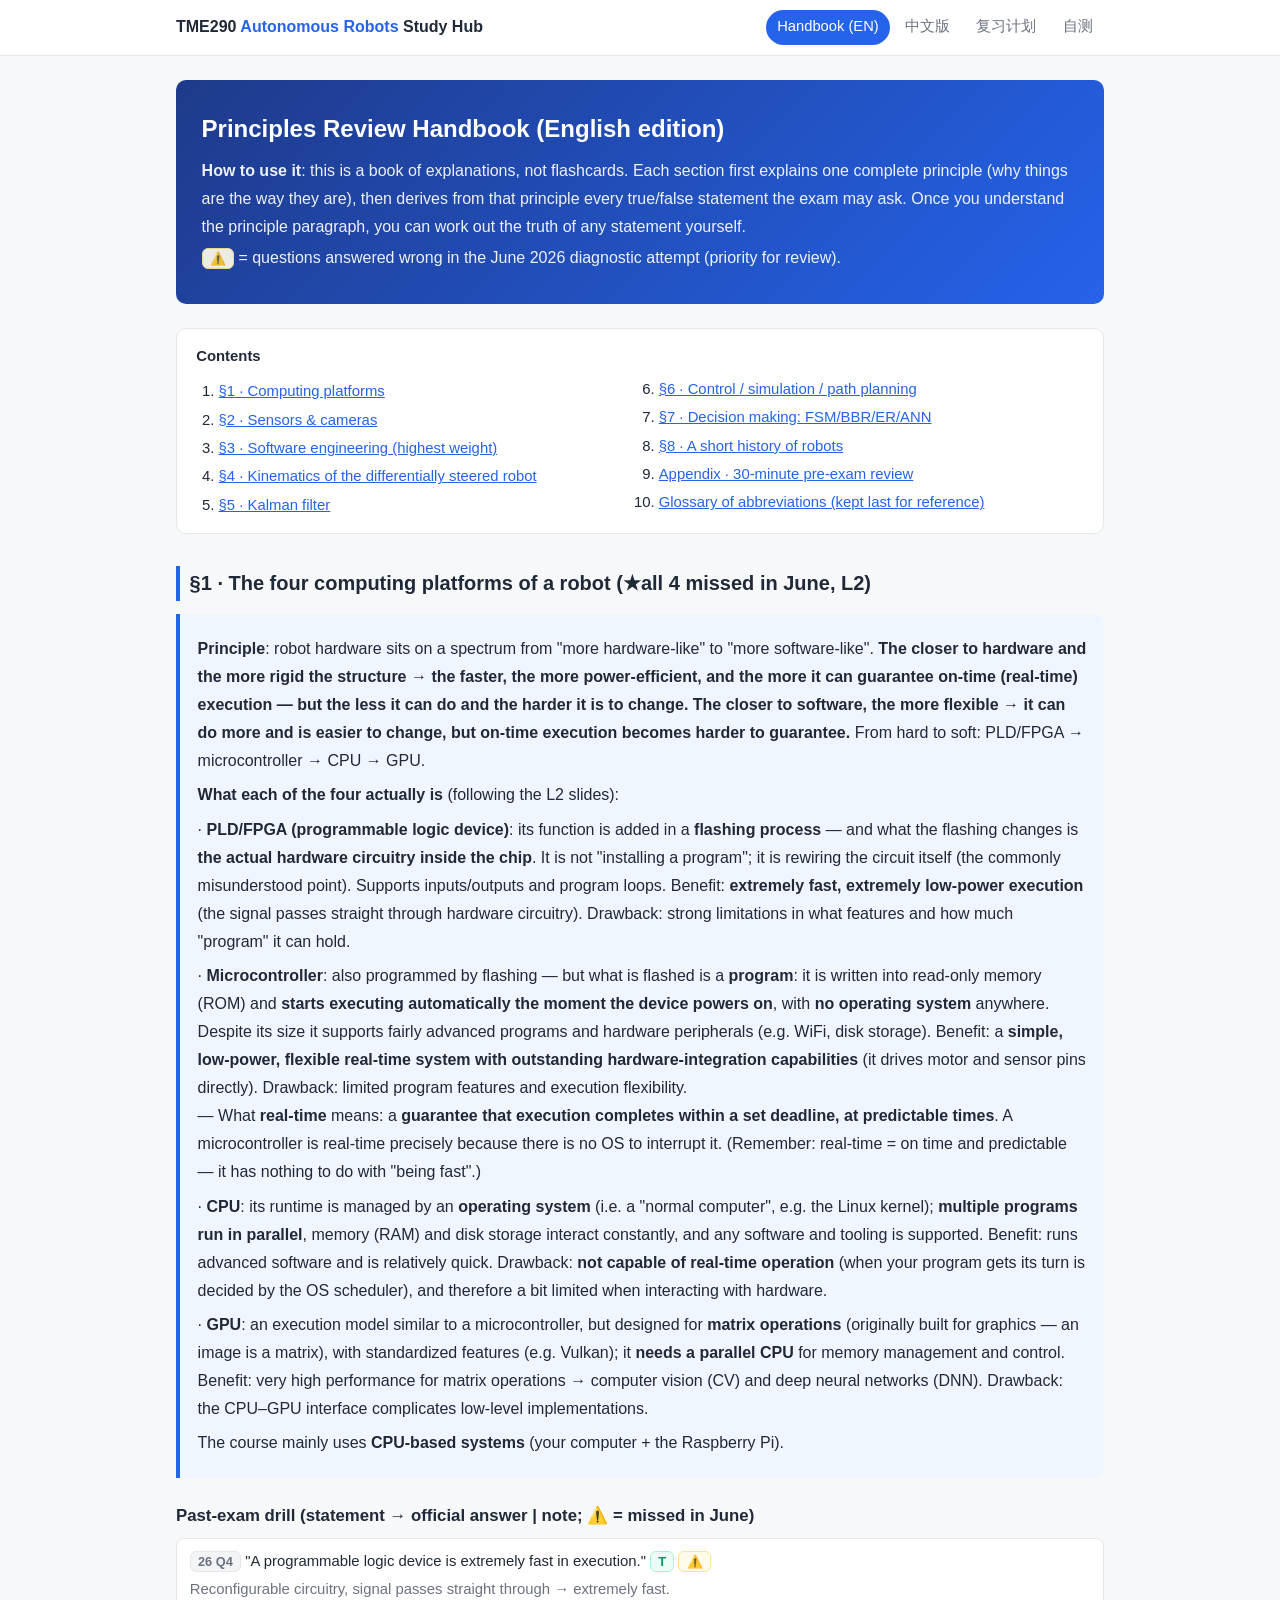
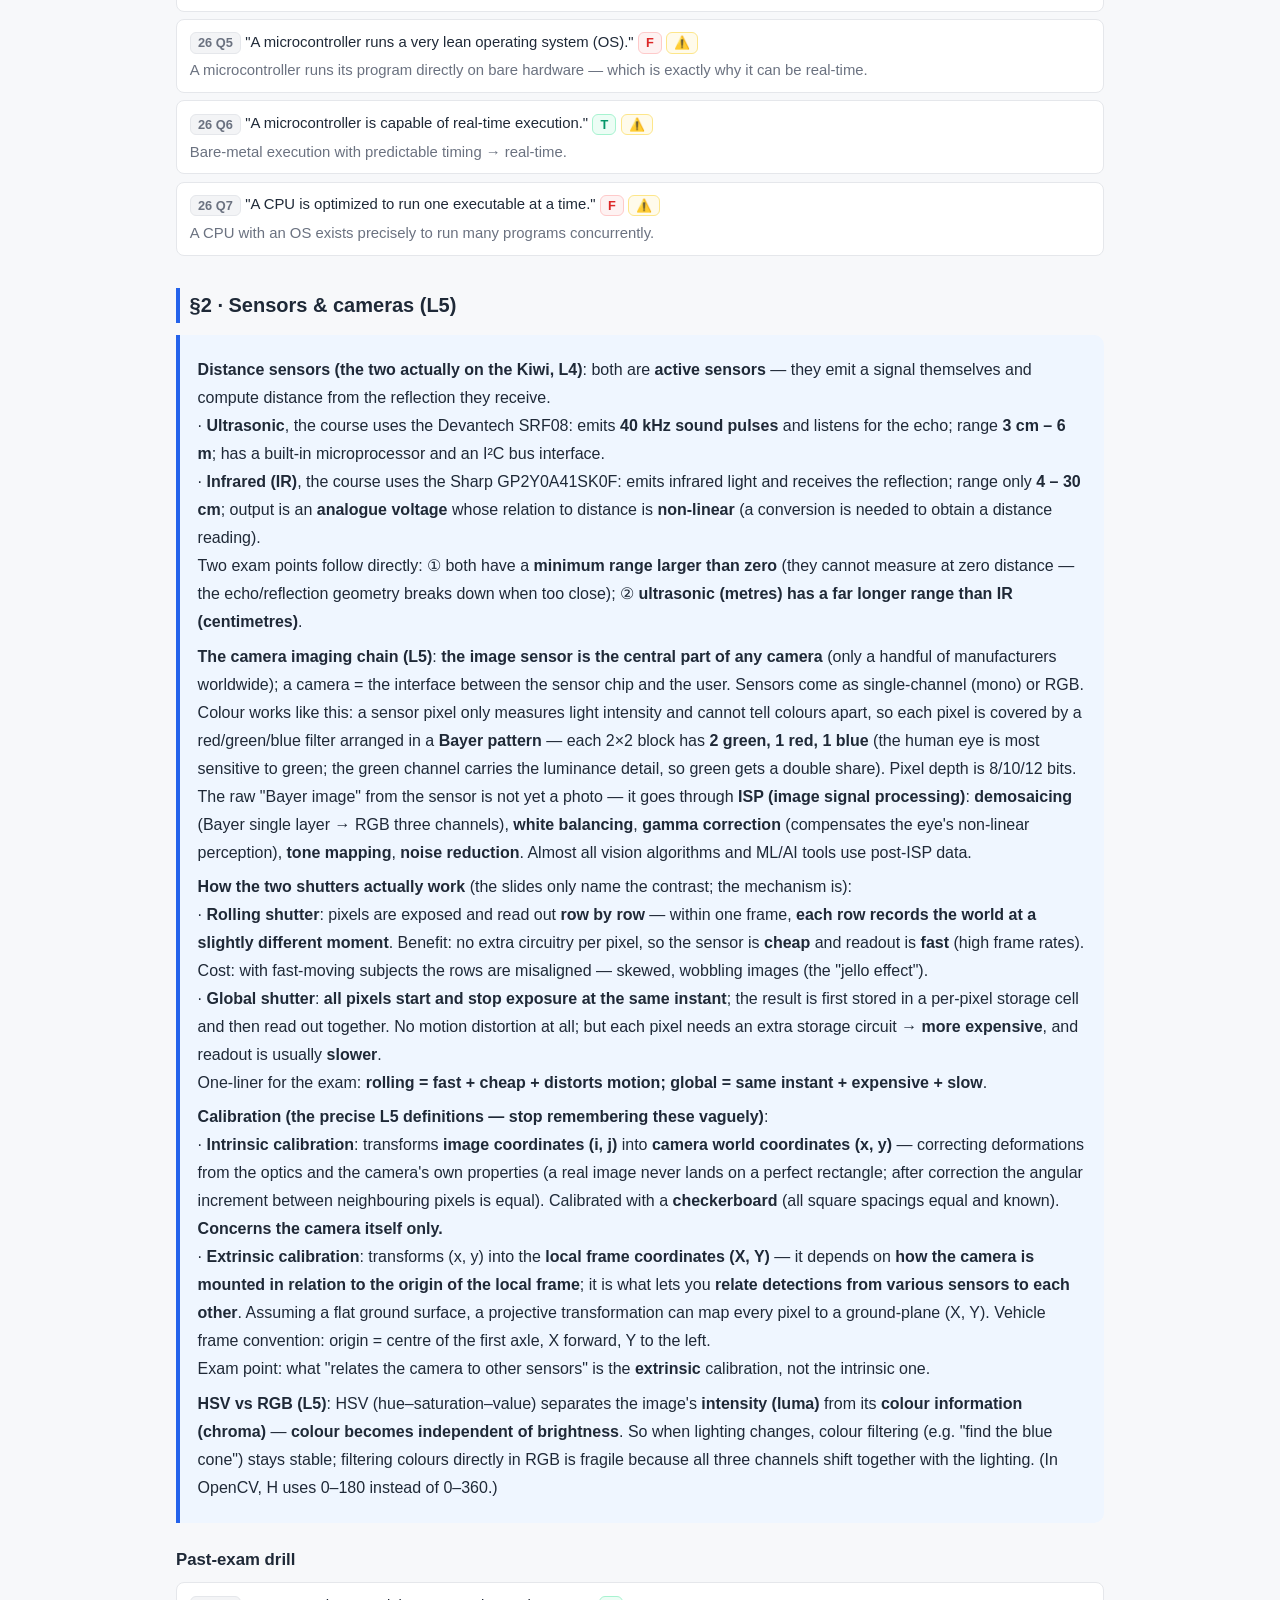
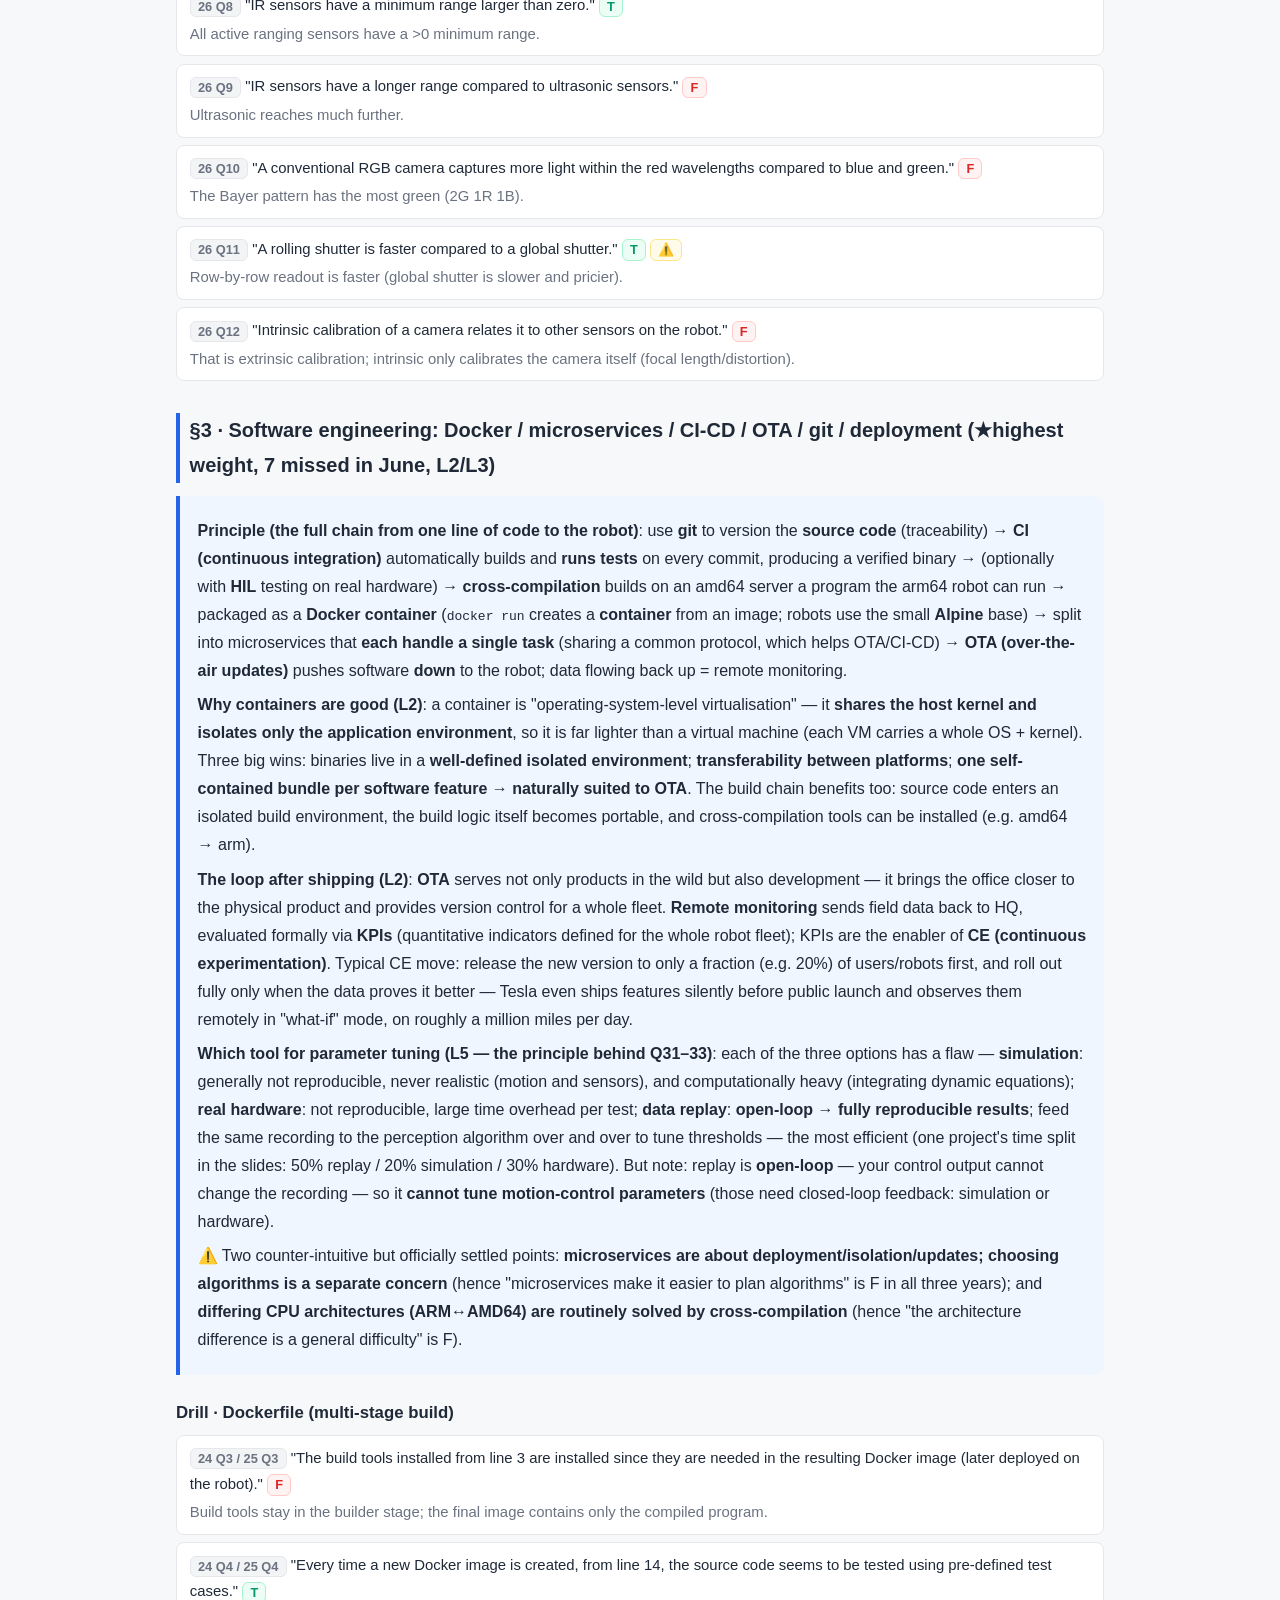
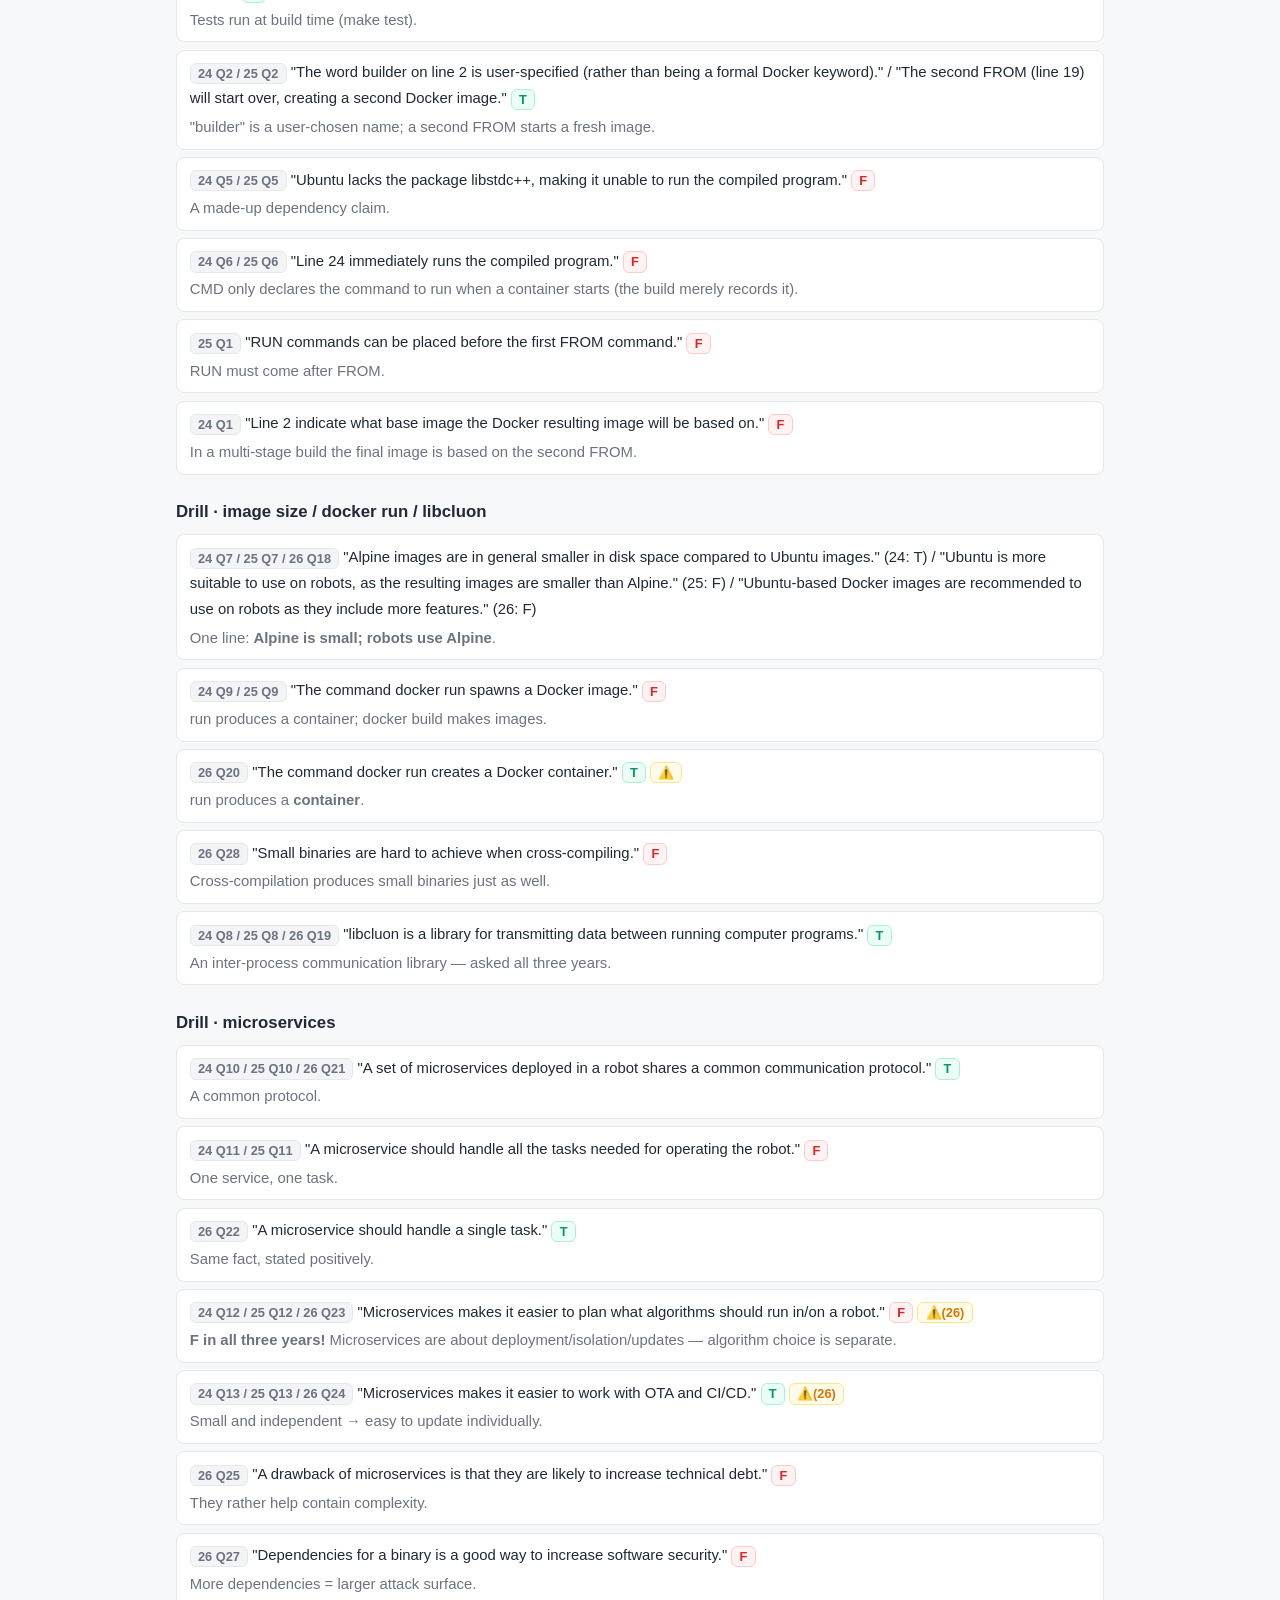
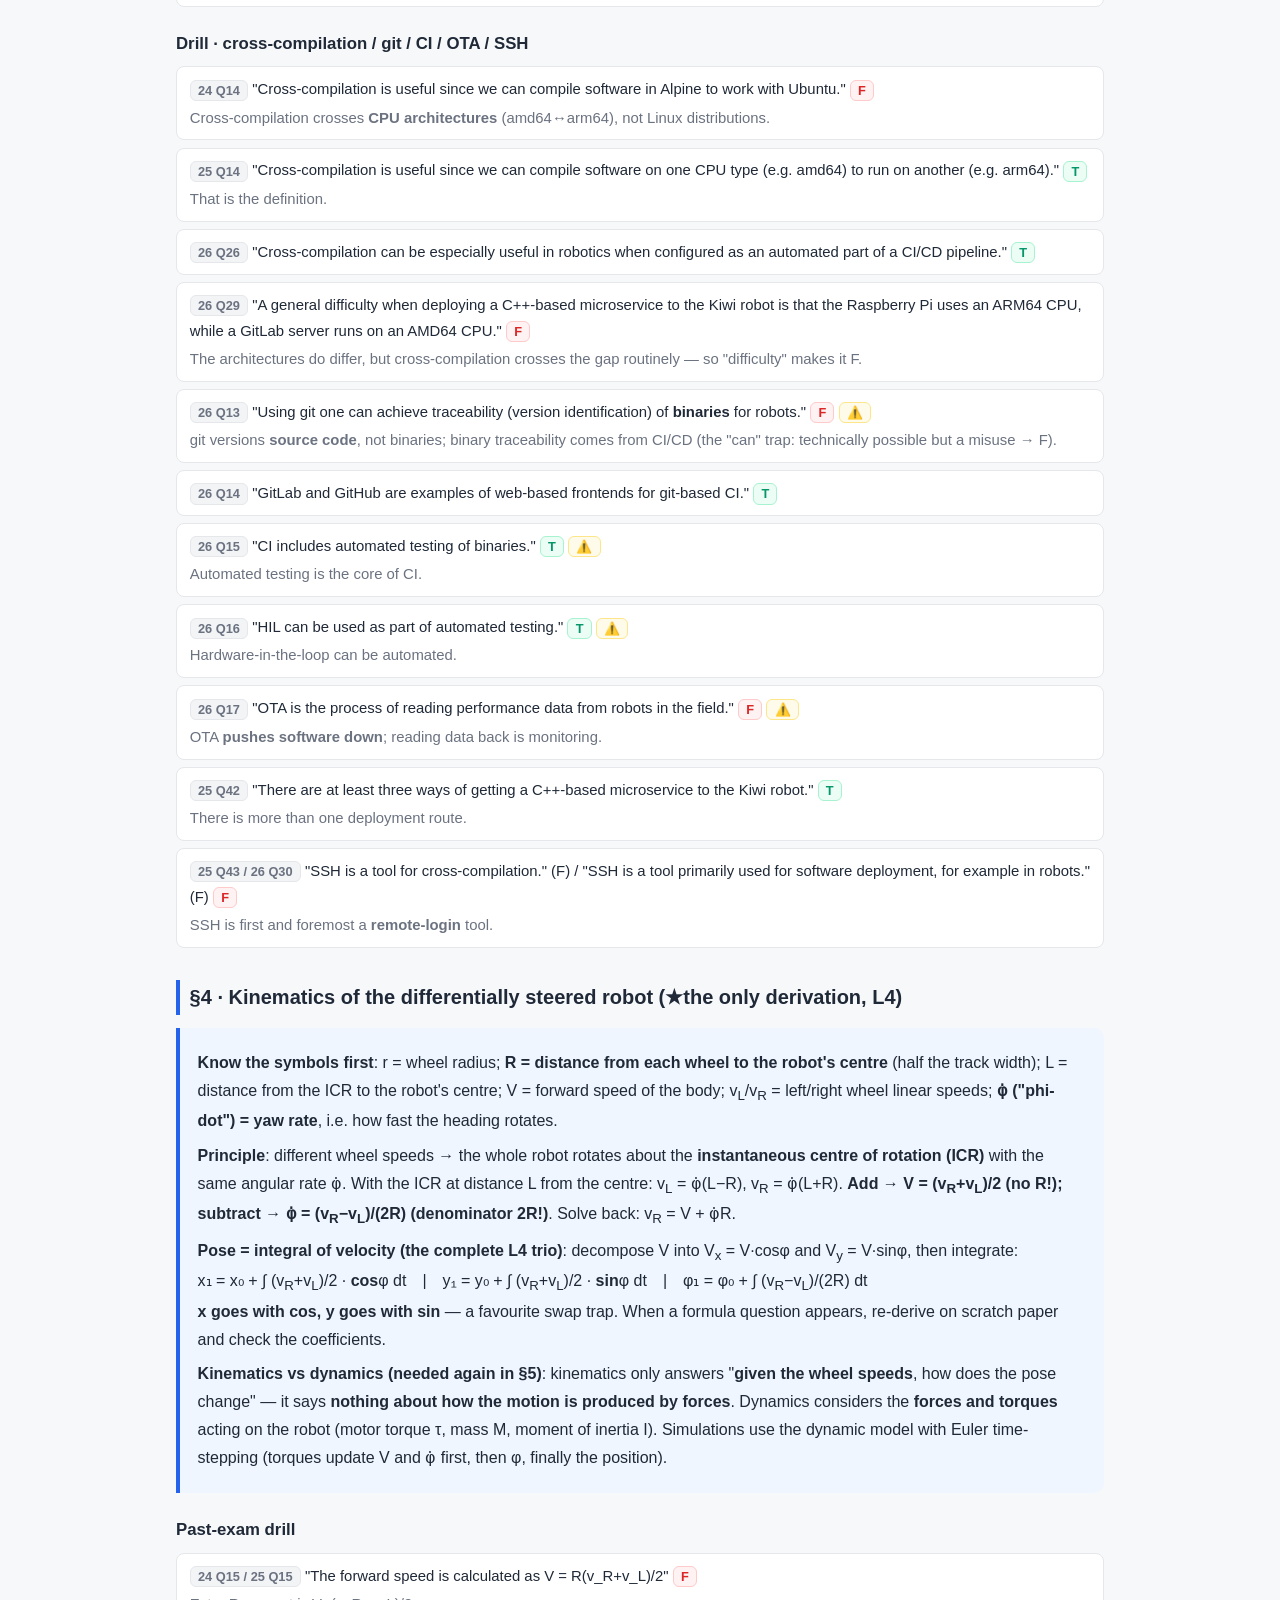
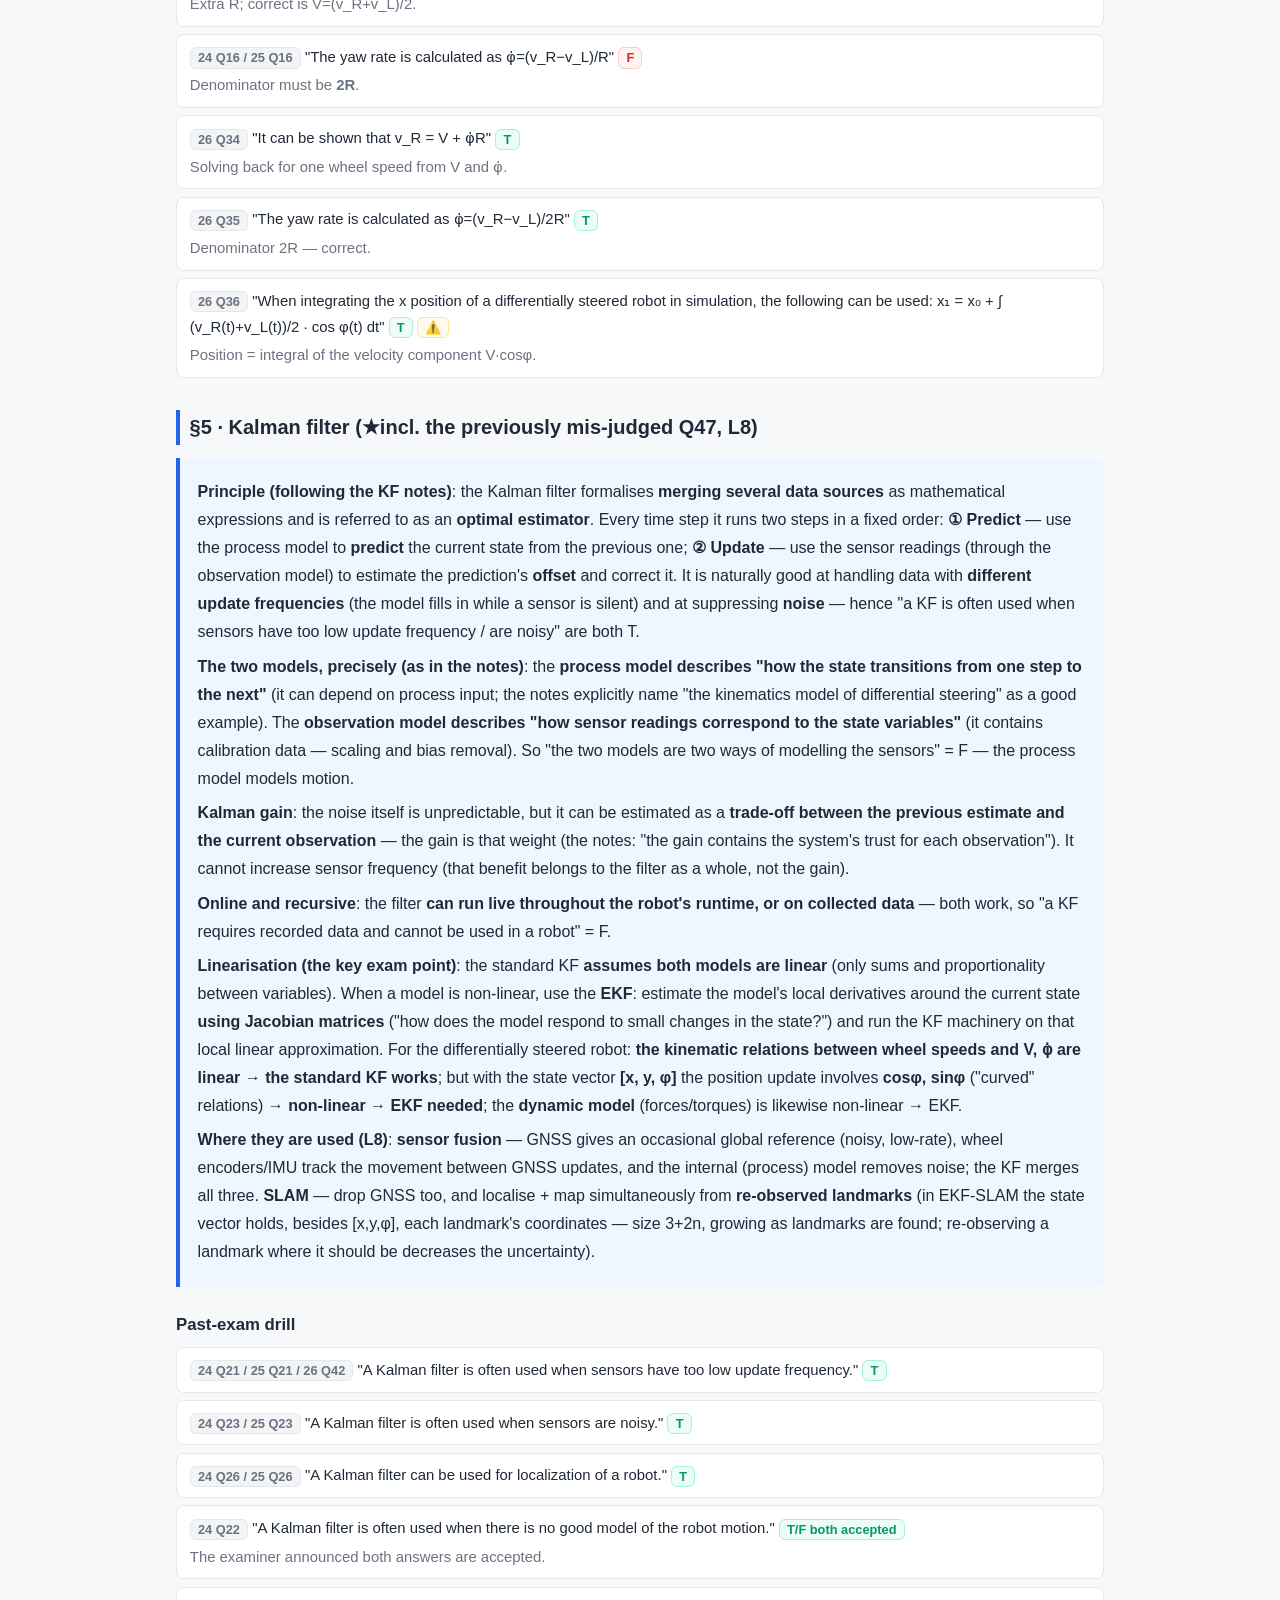
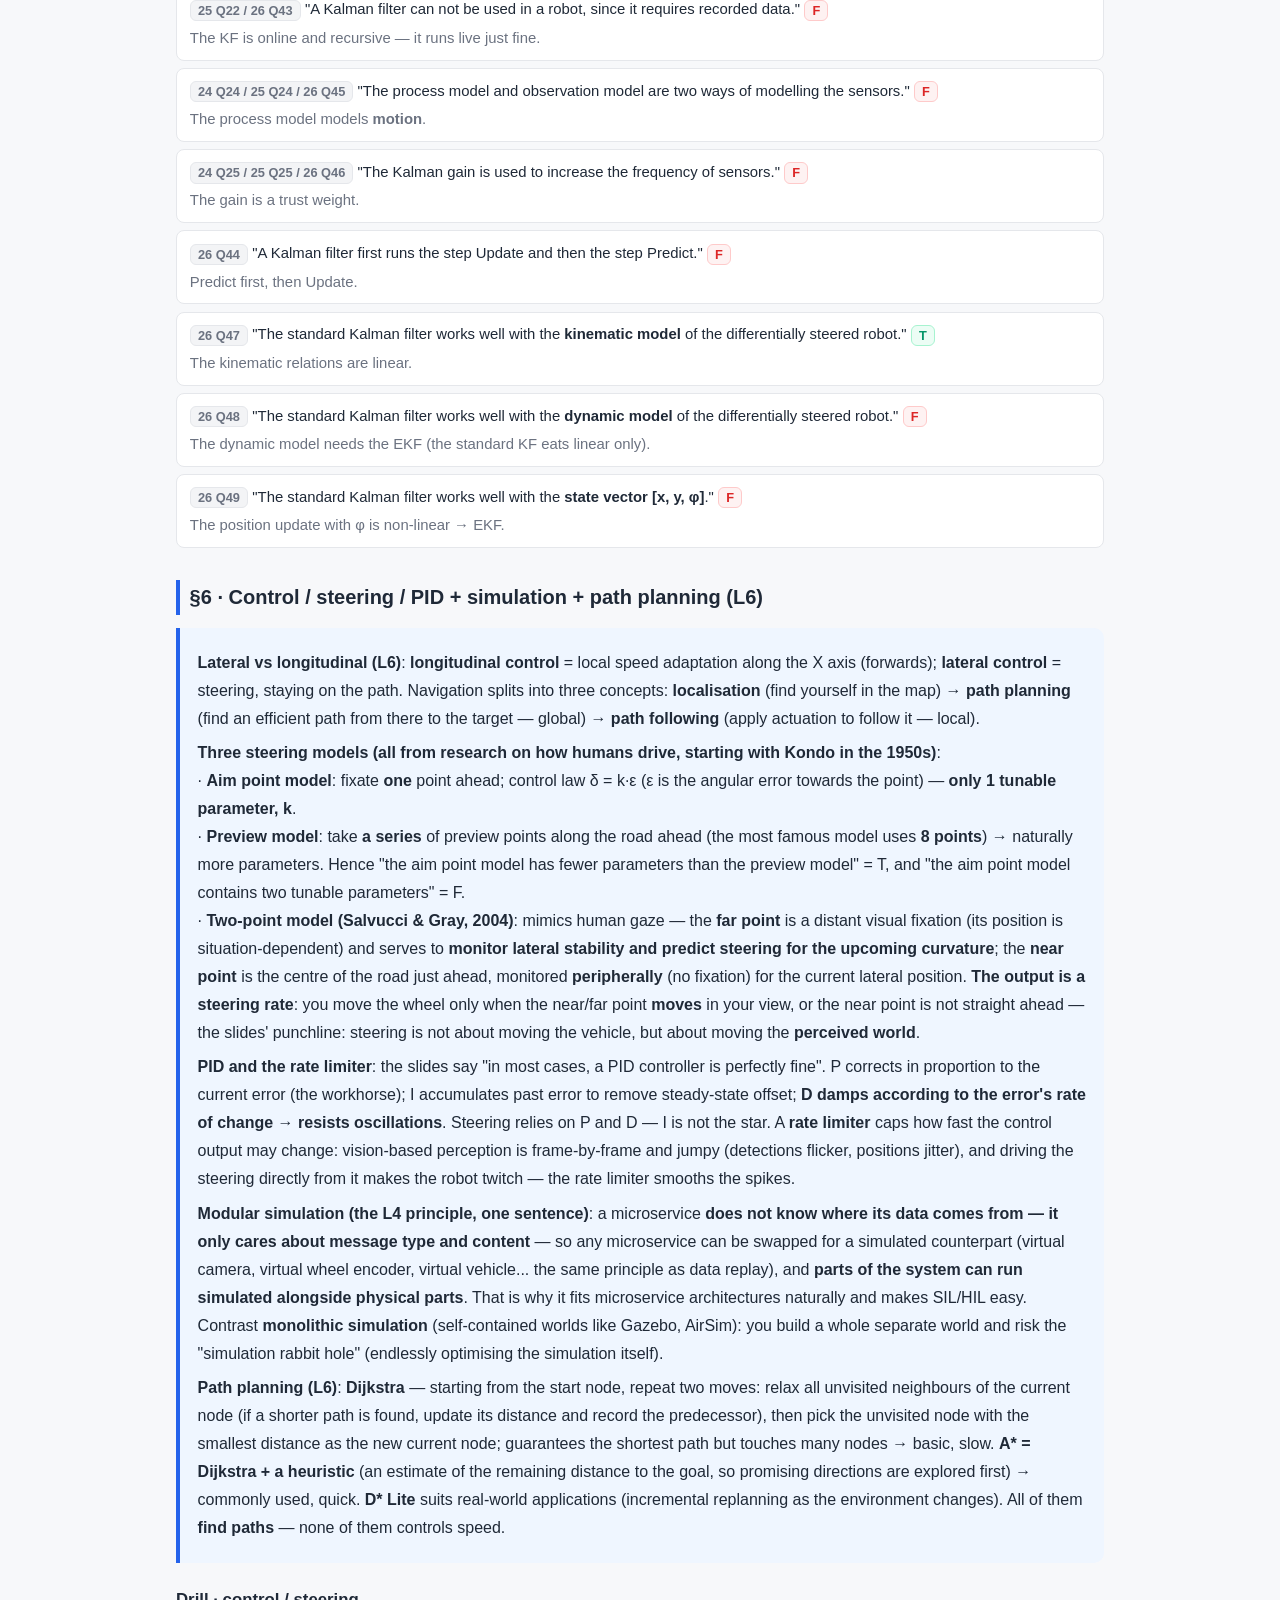
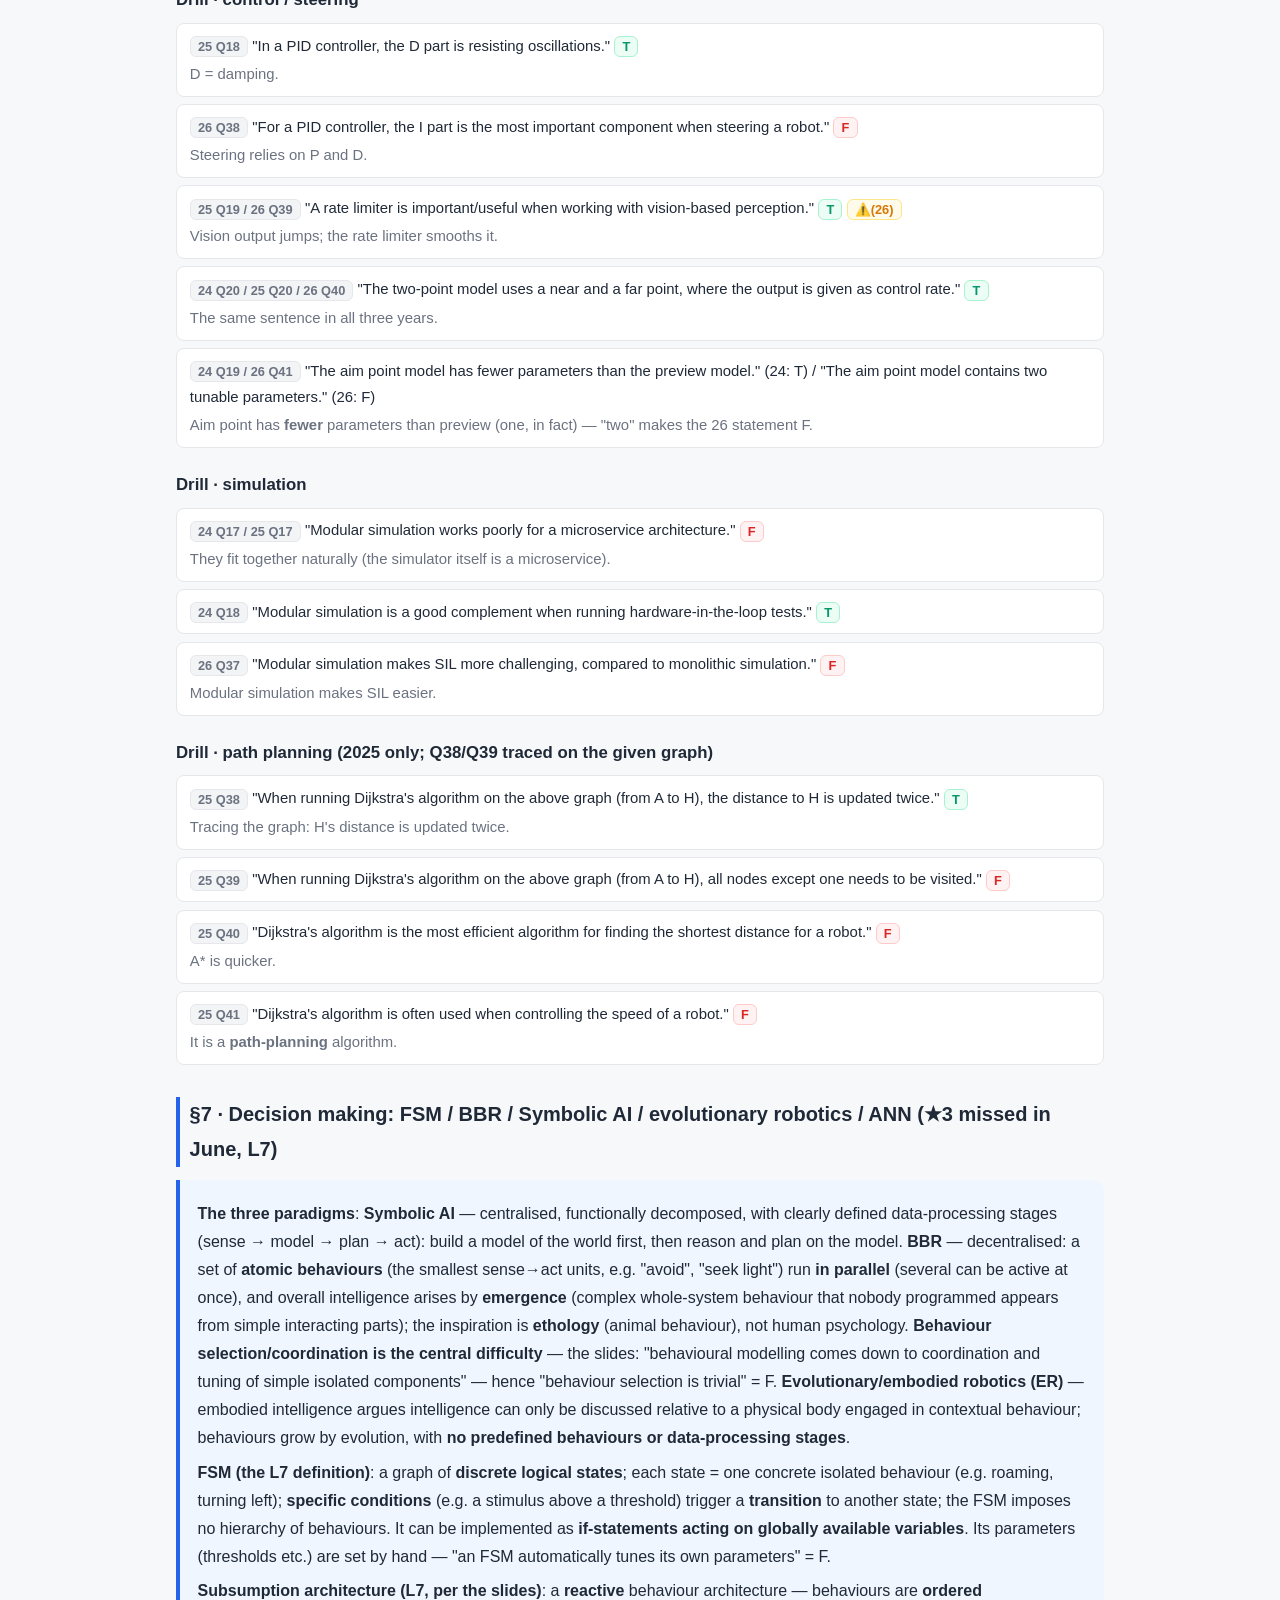
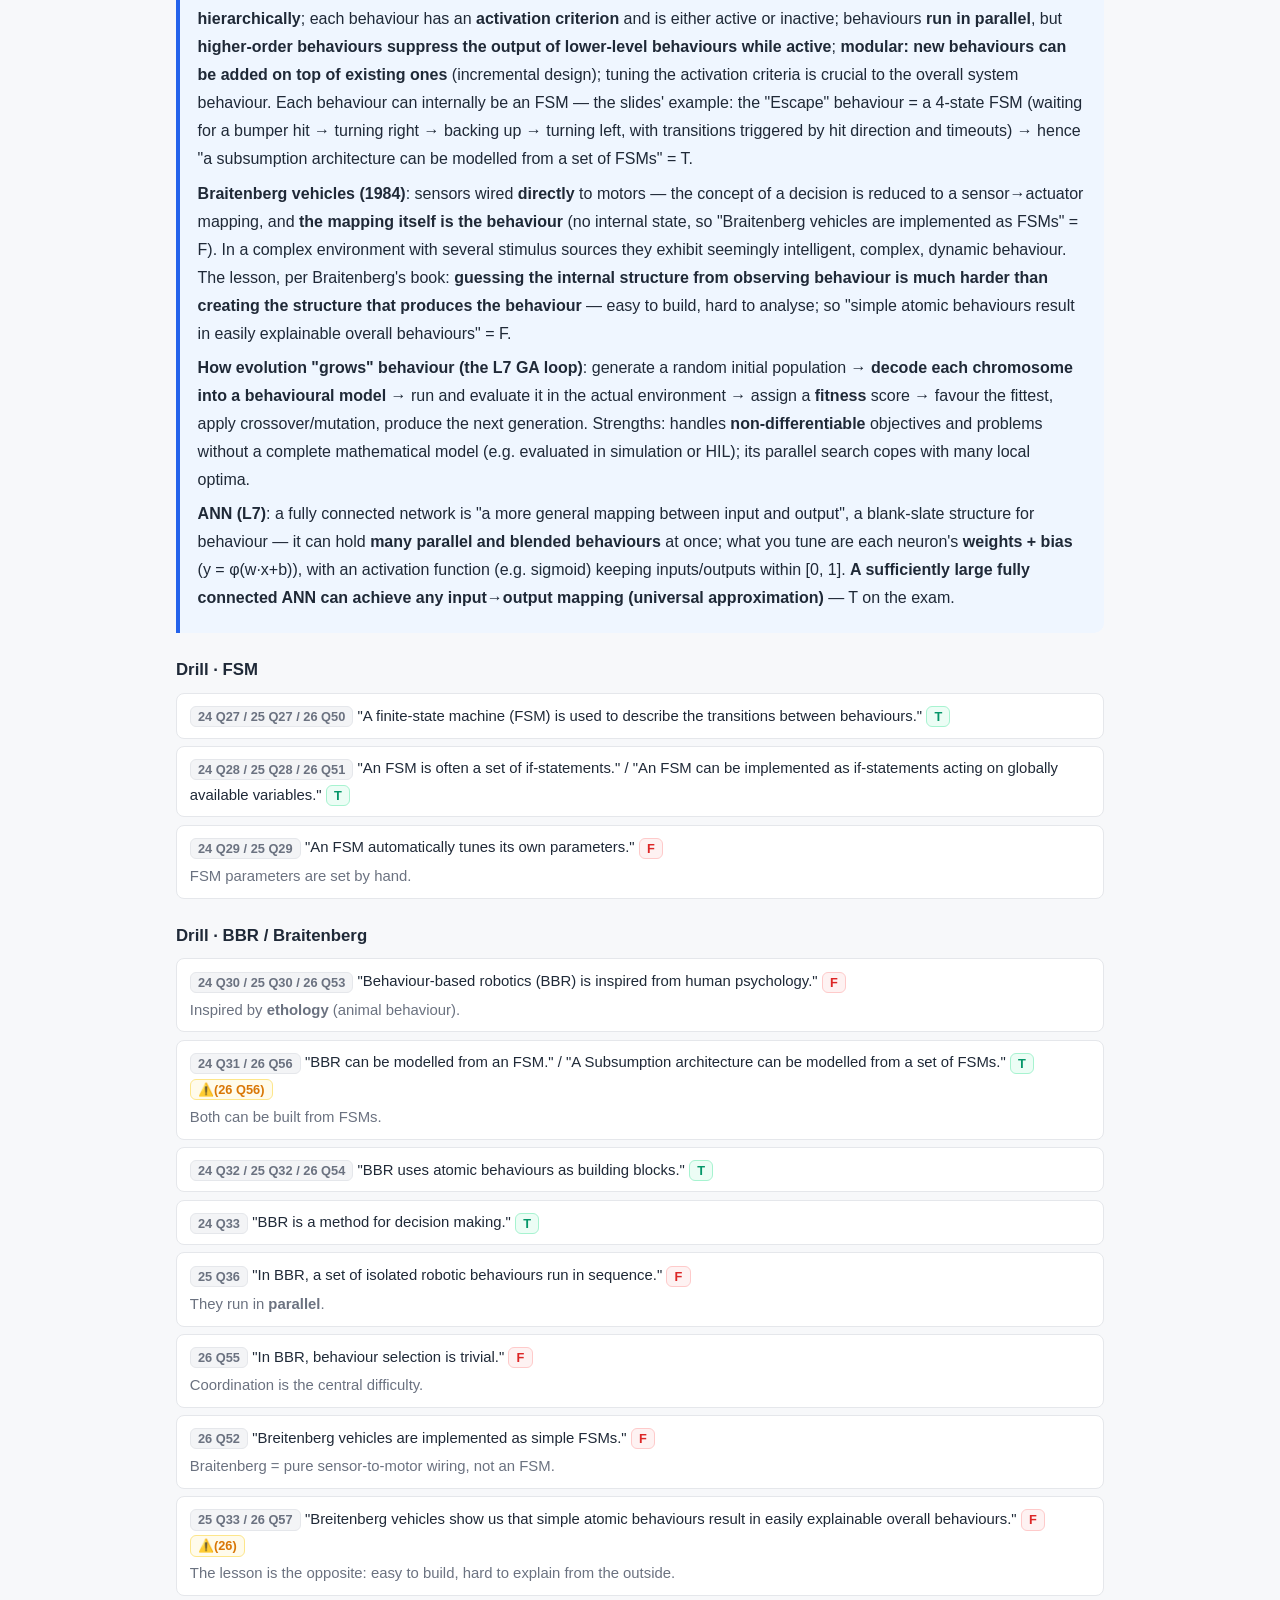
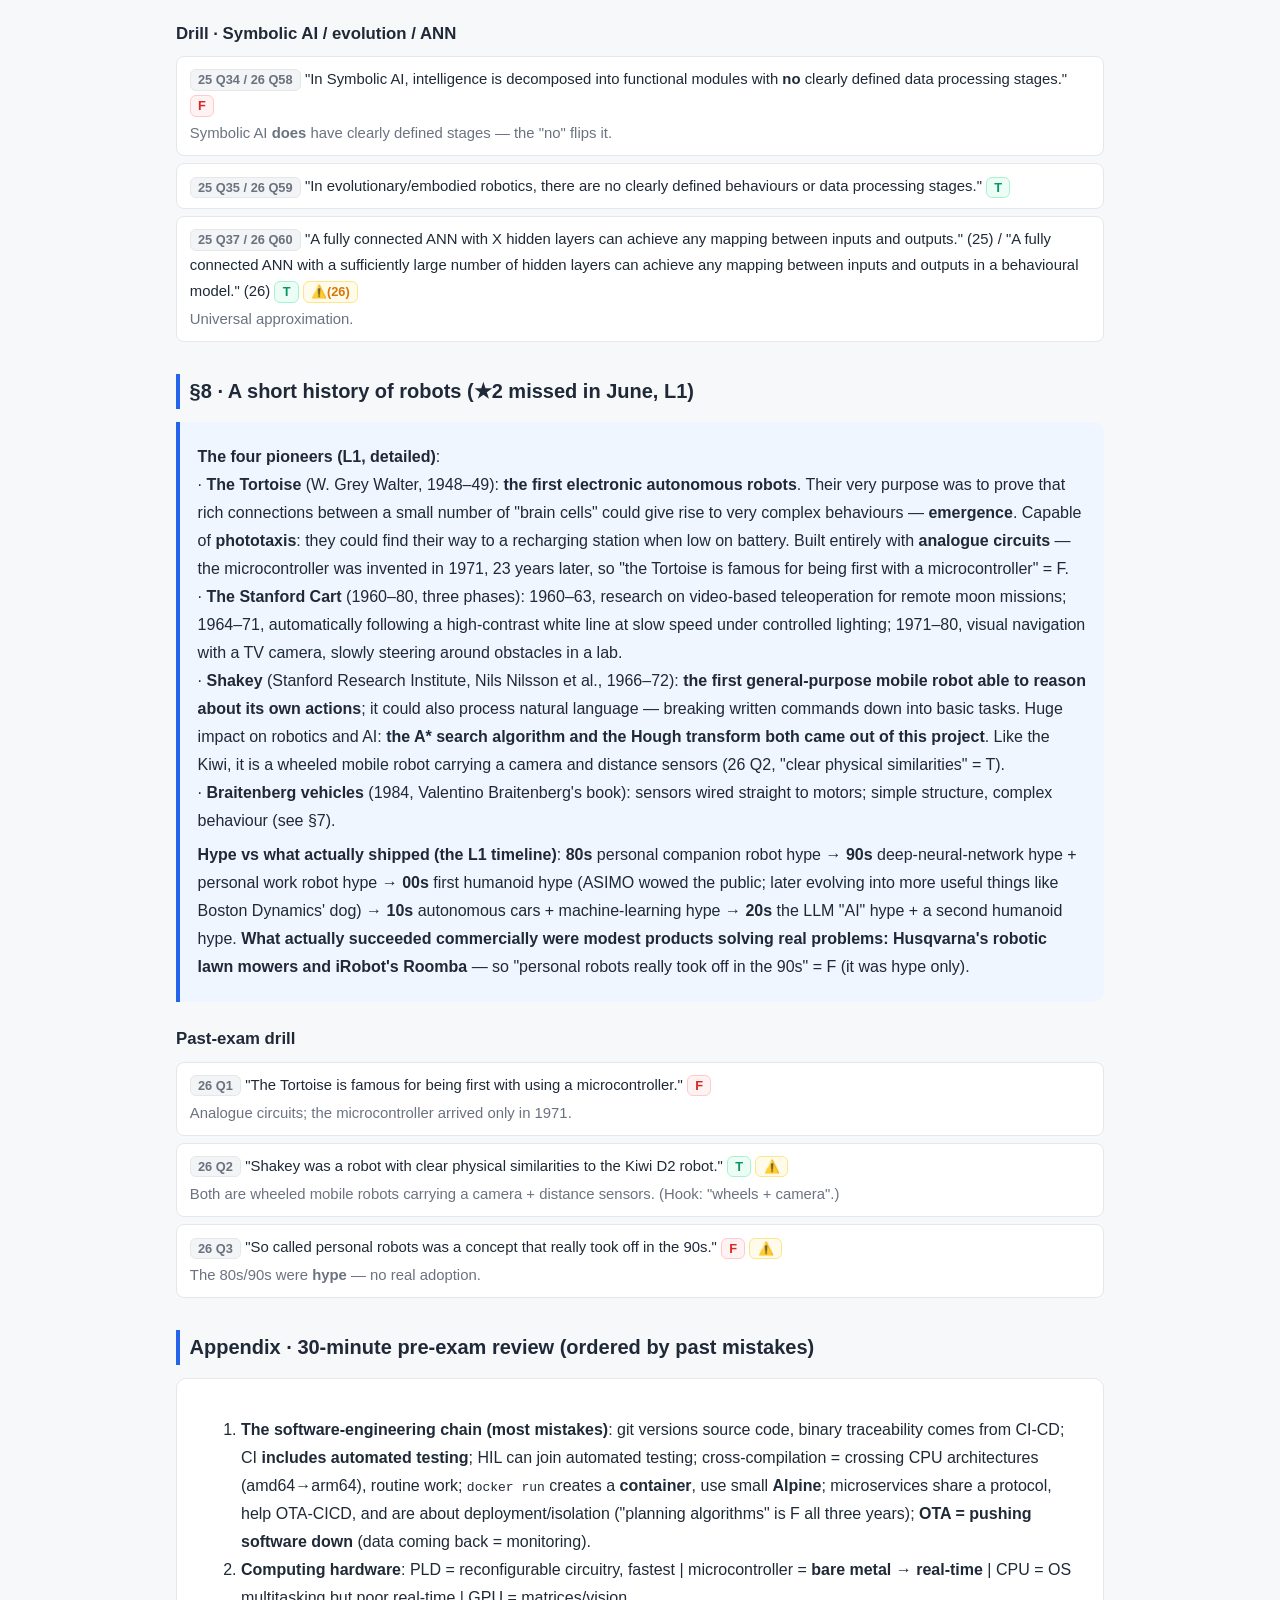
==== commit 56b01780: "手册例题题干去省略号：全部补全为真题 PDF 原文（中英两版共 42 处） Co-Authored-By: Claude Fable 5 <noreply@anthropic.com>" ====
--- a/en.html
+++ b/en.html
@@ -103,18 +103,18 @@
 
 <h3>Drill · Dockerfile (multi-stage build)</h3>
 <ul class="qlist">
-  <li><span class="badge year">24 Q3 / 25 Q3</span> <span class="en">"The build tools installed ... are needed in the resulting Docker image."</span> <span class="badge f">F</span><span class="zh">Build tools stay in the builder stage; the final image contains only the compiled program.</span></li>
-  <li><span class="badge year">24 Q4 / 25 Q4</span> <span class="en">"Every time a new Docker image is created ... the source code seems to be tested using pre-defined test cases."</span> <span class="badge t">T</span><span class="zh">Tests run at build time (make test).</span></li>
-  <li><span class="badge year">24 Q2 / 25 Q2</span> <span class="en">"The word builder ... is user-specified." / "The second FROM ... will start over, creating a second Docker image."</span> <span class="badge t">T</span><span class="zh">"builder" is a user-chosen name; a second FROM starts a fresh image.</span></li>
+  <li><span class="badge year">24 Q3 / 25 Q3</span> <span class="en">"The build tools installed from line 3 are installed since they are needed in the resulting Docker image (later deployed on the robot)."</span> <span class="badge f">F</span><span class="zh">Build tools stay in the builder stage; the final image contains only the compiled program.</span></li>
+  <li><span class="badge year">24 Q4 / 25 Q4</span> <span class="en">"Every time a new Docker image is created, from line 14, the source code seems to be tested using pre-defined test cases."</span> <span class="badge t">T</span><span class="zh">Tests run at build time (make test).</span></li>
+  <li><span class="badge year">24 Q2 / 25 Q2</span> <span class="en">"The word builder on line 2 is user-specified (rather than being a formal Docker keyword)." / "The second FROM (line 19) will start over, creating a second Docker image."</span> <span class="badge t">T</span><span class="zh">"builder" is a user-chosen name; a second FROM starts a fresh image.</span></li>
   <li><span class="badge year">24 Q5 / 25 Q5</span> <span class="en">"Ubuntu lacks the package libstdc++, making it unable to run the compiled program."</span> <span class="badge f">F</span><span class="zh">A made-up dependency claim.</span></li>
   <li><span class="badge year">24 Q6 / 25 Q6</span> <span class="en">"Line 24 immediately runs the compiled program."</span> <span class="badge f">F</span><span class="zh">CMD only declares the command to run when a container starts (the build merely records it).</span></li>
   <li><span class="badge year">25 Q1</span> <span class="en">"RUN commands can be placed before the first FROM command."</span> <span class="badge f">F</span><span class="zh">RUN must come after FROM.</span></li>
-  <li><span class="badge year">24 Q1</span> <span class="en">"Line 2 indicate what base image the resulting image will be based on."</span> <span class="badge f">F</span><span class="zh">In a multi-stage build the final image is based on the second FROM.</span></li>
+  <li><span class="badge year">24 Q1</span> <span class="en">"Line 2 indicate what base image the Docker resulting image will be based on."</span> <span class="badge f">F</span><span class="zh">In a multi-stage build the final image is based on the second FROM.</span></li>
 </ul>
 
 <h3>Drill · image size / docker run / libcluon</h3>
 <ul class="qlist">
-  <li><span class="badge year">24 Q7 / 25 Q7 / 26 Q18</span> <span class="en">"Alpine images are in general smaller ... compared to Ubuntu." (24: T) / "Ubuntu ... images are smaller than Alpine." (25: F) / "Ubuntu-based images are recommended ... include more features." (26: F)</span><span class="zh">One line: <strong>Alpine is small; robots use Alpine</strong>.</span></li>
+  <li><span class="badge year">24 Q7 / 25 Q7 / 26 Q18</span> <span class="en">"Alpine images are in general smaller in disk space compared to Ubuntu images." (24: T) / "Ubuntu is more suitable to use on robots, as the resulting images are smaller than Alpine." (25: F) / "Ubuntu-based Docker images are recommended to use on robots as they include more features." (26: F)</span><span class="zh">One line: <strong>Alpine is small; robots use Alpine</strong>.</span></li>
   <li><span class="badge year">24 Q9 / 25 Q9</span> <span class="en">"The command docker run spawns a Docker image."</span> <span class="badge f">F</span><span class="zh">run produces a container; docker build makes images.</span></li>
   <li><span class="badge year">26 Q20</span> <span class="en">"The command docker run creates a Docker container."</span> <span class="badge t">T</span> <span class="badge warn">⚠️</span><span class="zh">run produces a <strong>container</strong>.</span></li>
   <li><span class="badge year">26 Q28</span> <span class="en">"Small binaries are hard to achieve when cross-compiling."</span> <span class="badge f">F</span><span class="zh">Cross-compilation produces small binaries just as well.</span></li>
@@ -123,7 +123,7 @@
 
 <h3>Drill · microservices</h3>
 <ul class="qlist">
-  <li><span class="badge year">24 Q10 / 25 Q10 / 26 Q21</span> <span class="en">"A set of microservices ... shares a common communication protocol."</span> <span class="badge t">T</span><span class="zh">A common protocol.</span></li>
+  <li><span class="badge year">24 Q10 / 25 Q10 / 26 Q21</span> <span class="en">"A set of microservices deployed in a robot shares a common communication protocol."</span> <span class="badge t">T</span><span class="zh">A common protocol.</span></li>
   <li><span class="badge year">24 Q11 / 25 Q11</span> <span class="en">"A microservice should handle all the tasks needed for operating the robot."</span> <span class="badge f">F</span><span class="zh">One service, one task.</span></li>
   <li><span class="badge year">26 Q22</span> <span class="en">"A microservice should handle a single task."</span> <span class="badge t">T</span><span class="zh">Same fact, stated positively.</span></li>
   <li><span class="badge year">24 Q12 / 25 Q12 / 26 Q23</span> <span class="en">"Microservices makes it easier to plan what algorithms should run in/on a robot."</span> <span class="badge f">F</span> <span class="badge warn">⚠️(26)</span><span class="zh"><strong>F in all three years!</strong> Microservices are about deployment/isolation/updates — algorithm choice is separate.</span></li>
@@ -135,16 +135,16 @@
 <h3>Drill · cross-compilation / git / CI / OTA / SSH</h3>
 <ul class="qlist">
   <li><span class="badge year">24 Q14</span> <span class="en">"Cross-compilation is useful since we can compile software in Alpine to work with Ubuntu."</span> <span class="badge f">F</span><span class="zh">Cross-compilation crosses <strong>CPU architectures</strong> (amd64↔arm64), not Linux distributions.</span></li>
-  <li><span class="badge year">25 Q14</span> <span class="en">"... compile software on one CPU type (e.g. amd64) to run on another (e.g. arm64)."</span> <span class="badge t">T</span><span class="zh">That is the definition.</span></li>
-  <li><span class="badge year">26 Q26</span> <span class="en">"Cross-compilation can be especially useful ... as an automated part of a CI/CD pipeline."</span> <span class="badge t">T</span></li>
-  <li><span class="badge year">26 Q29</span> <span class="en">"A general difficulty ... Raspberry Pi uses ARM64 while a GitLab server runs AMD64."</span> <span class="badge f">F</span><span class="zh">The architectures do differ, but cross-compilation crosses the gap routinely — so "difficulty" makes it F.</span></li>
-  <li><span class="badge year">26 Q13</span> <span class="en">"Using git one can achieve traceability of <strong>binaries</strong> for robots."</span> <span class="badge f">F</span> <span class="badge warn">⚠️</span><span class="zh">git versions <strong>source code</strong>, not binaries; binary traceability comes from CI/CD (the "can" trap: technically possible but a misuse → F).</span></li>
+  <li><span class="badge year">25 Q14</span> <span class="en">"Cross-compilation is useful since we can compile software on one CPU type (e.g. amd64) to run on another (e.g. arm64)."</span> <span class="badge t">T</span><span class="zh">That is the definition.</span></li>
+  <li><span class="badge year">26 Q26</span> <span class="en">"Cross-compilation can be especially useful in robotics when configured as an automated part of a CI/CD pipeline."</span> <span class="badge t">T</span></li>
+  <li><span class="badge year">26 Q29</span> <span class="en">"A general difficulty when deploying a C++-based microservice to the Kiwi robot is that the Raspberry Pi uses an ARM64 CPU, while a GitLab server runs on an AMD64 CPU."</span> <span class="badge f">F</span><span class="zh">The architectures do differ, but cross-compilation crosses the gap routinely — so "difficulty" makes it F.</span></li>
+  <li><span class="badge year">26 Q13</span> <span class="en">"Using git one can achieve traceability (version identification) of <strong>binaries</strong> for robots."</span> <span class="badge f">F</span> <span class="badge warn">⚠️</span><span class="zh">git versions <strong>source code</strong>, not binaries; binary traceability comes from CI/CD (the "can" trap: technically possible but a misuse → F).</span></li>
   <li><span class="badge year">26 Q14</span> <span class="en">"GitLab and GitHub are examples of web-based frontends for git-based CI."</span> <span class="badge t">T</span></li>
   <li><span class="badge year">26 Q15</span> <span class="en">"CI includes automated testing of binaries."</span> <span class="badge t">T</span> <span class="badge warn">⚠️</span><span class="zh">Automated testing is the core of CI.</span></li>
   <li><span class="badge year">26 Q16</span> <span class="en">"HIL can be used as part of automated testing."</span> <span class="badge t">T</span> <span class="badge warn">⚠️</span><span class="zh">Hardware-in-the-loop can be automated.</span></li>
   <li><span class="badge year">26 Q17</span> <span class="en">"OTA is the process of reading performance data from robots in the field."</span> <span class="badge f">F</span> <span class="badge warn">⚠️</span><span class="zh">OTA <strong>pushes software down</strong>; reading data back is monitoring.</span></li>
   <li><span class="badge year">25 Q42</span> <span class="en">"There are at least three ways of getting a C++-based microservice to the Kiwi robot."</span> <span class="badge t">T</span><span class="zh">There is more than one deployment route.</span></li>
-  <li><span class="badge year">25 Q43 / 26 Q30</span> <span class="en">"SSH is a tool for cross-compilation." (F) / "SSH is a tool primarily used for software deployment." (F)</span> <span class="badge f">F</span><span class="zh">SSH is first and foremost a <strong>remote-login</strong> tool.</span></li>
+  <li><span class="badge year">25 Q43 / 26 Q30</span> <span class="en">"SSH is a tool for cross-compilation." (F) / "SSH is a tool primarily used for software deployment, for example in robots." (F)</span> <span class="badge f">F</span><span class="zh">SSH is first and foremost a <strong>remote-login</strong> tool.</span></li>
 </ul>
 
 <!-- ============ Section 4 ============ -->
@@ -163,7 +163,7 @@
   <li><span class="badge year">24 Q16 / 25 Q16</span> <span class="en">"The yaw rate is calculated as φ̇=(v_R−v_L)/R"</span> <span class="badge f">F</span><span class="zh">Denominator must be <strong>2R</strong>.</span></li>
   <li><span class="badge year">26 Q34</span> <span class="en">"It can be shown that v_R = V + φ̇R"</span> <span class="badge t">T</span><span class="zh">Solving back for one wheel speed from V and φ̇.</span></li>
   <li><span class="badge year">26 Q35</span> <span class="en">"The yaw rate is calculated as φ̇=(v_R−v_L)/2R"</span> <span class="badge t">T</span><span class="zh">Denominator 2R — correct.</span></li>
-  <li><span class="badge year">26 Q36</span> <span class="en">"x₁ = x₀ + ∫ (v_R+v_L)/2·cosφ dt"</span> <span class="badge t">T</span> <span class="badge warn">⚠️</span><span class="zh">Position = integral of the velocity component V·cosφ.</span></li>
+  <li><span class="badge year">26 Q36</span> <span class="en">"When integrating the x position of a differentially steered robot in simulation, the following can be used: x₁ = x₀ + ∫ (v_R(t)+v_L(t))/2 · cos φ(t) dt"</span> <span class="badge t">T</span> <span class="badge warn">⚠️</span><span class="zh">Position = integral of the velocity component V·cosφ.</span></li>
 </ul>
 
 <!-- ============ Section 5 ============ -->
@@ -179,16 +179,16 @@
 <h3>Past-exam drill</h3>
 <ul class="qlist">
   <li><span class="badge year">24 Q21 / 25 Q21 / 26 Q42</span> <span class="en">"A Kalman filter is often used when sensors have too low update frequency."</span> <span class="badge t">T</span></li>
-  <li><span class="badge year">24 Q23 / 25 Q23</span> <span class="en">"... when sensors are noisy."</span> <span class="badge t">T</span></li>
+  <li><span class="badge year">24 Q23 / 25 Q23</span> <span class="en">"A Kalman filter is often used when sensors are noisy."</span> <span class="badge t">T</span></li>
   <li><span class="badge year">24 Q26 / 25 Q26</span> <span class="en">"A Kalman filter can be used for localization of a robot."</span> <span class="badge t">T</span></li>
-  <li><span class="badge year">24 Q22</span> <span class="en">"... when there is no good model of the robot motion."</span> <span class="badge t">T/F both accepted</span><span class="zh">The examiner announced both answers are accepted.</span></li>
+  <li><span class="badge year">24 Q22</span> <span class="en">"A Kalman filter is often used when there is no good model of the robot motion."</span> <span class="badge t">T/F both accepted</span><span class="zh">The examiner announced both answers are accepted.</span></li>
   <li><span class="badge year">25 Q22 / 26 Q43</span> <span class="en">"A Kalman filter can not be used in a robot, since it requires recorded data."</span> <span class="badge f">F</span><span class="zh">The KF is online and recursive — it runs live just fine.</span></li>
   <li><span class="badge year">24 Q24 / 25 Q24 / 26 Q45</span> <span class="en">"The process model and observation model are two ways of modelling the sensors."</span> <span class="badge f">F</span><span class="zh">The process model models <strong>motion</strong>.</span></li>
   <li><span class="badge year">24 Q25 / 25 Q25 / 26 Q46</span> <span class="en">"The Kalman gain is used to increase the frequency of sensors."</span> <span class="badge f">F</span><span class="zh">The gain is a trust weight.</span></li>
   <li><span class="badge year">26 Q44</span> <span class="en">"A Kalman filter first runs the step Update and then the step Predict."</span> <span class="badge f">F</span><span class="zh">Predict first, then Update.</span></li>
   <li><span class="badge year">26 Q47</span> <span class="en">"The standard Kalman filter works well with the <strong>kinematic model</strong> of the differentially steered robot."</span> <span class="badge t">T</span><span class="zh">The kinematic relations are linear.</span></li>
-  <li><span class="badge year">26 Q48</span> <span class="en">"... works well with the <strong>dynamic model</strong> ..."</span> <span class="badge f">F</span><span class="zh">The dynamic model needs the EKF (the standard KF eats linear only).</span></li>
-  <li><span class="badge year">26 Q49</span> <span class="en">"... works well with the <strong>state vector [x, y, φ]</strong>."</span> <span class="badge f">F</span><span class="zh">The position update with φ is non-linear → EKF.</span></li>
+  <li><span class="badge year">26 Q48</span> <span class="en">"The standard Kalman filter works well with the <strong>dynamic model</strong> of the differentially steered robot."</span> <span class="badge f">F</span><span class="zh">The dynamic model needs the EKF (the standard KF eats linear only).</span></li>
+  <li><span class="badge year">26 Q49</span> <span class="en">"The standard Kalman filter works well with the <strong>state vector [x, y, φ]</strong>."</span> <span class="badge f">F</span><span class="zh">The position update with φ is non-linear → EKF.</span></li>
 </ul>
 
 <!-- ============ Section 6 ============ -->
@@ -219,8 +219,8 @@
 </ul>
 <h3>Drill · path planning (2025 only; Q38/Q39 traced on the given graph)</h3>
 <ul class="qlist">
-  <li><span class="badge year">25 Q38</span> <span class="en">"When running Dijkstra ... (A to H), the distance to H is updated twice."</span> <span class="badge t">T</span><span class="zh">Tracing the graph: H's distance is updated twice.</span></li>
-  <li><span class="badge year">25 Q39</span> <span class="en">"... all nodes except one needs to be visited."</span> <span class="badge f">F</span></li>
+  <li><span class="badge year">25 Q38</span> <span class="en">"When running Dijkstra's algorithm on the above graph (from A to H), the distance to H is updated twice."</span> <span class="badge t">T</span><span class="zh">Tracing the graph: H's distance is updated twice.</span></li>
+  <li><span class="badge year">25 Q39</span> <span class="en">"When running Dijkstra's algorithm on the above graph (from A to H), all nodes except one needs to be visited."</span> <span class="badge f">F</span></li>
   <li><span class="badge year">25 Q40</span> <span class="en">"Dijkstra's algorithm is the most efficient algorithm for finding the shortest distance for a robot."</span> <span class="badge f">F</span><span class="zh">A* is quicker.</span></li>
   <li><span class="badge year">25 Q41</span> <span class="en">"Dijkstra's algorithm is often used when controlling the speed of a robot."</span> <span class="badge f">F</span><span class="zh">It is a <strong>path-planning</strong> algorithm.</span></li>
 </ul>
@@ -256,7 +256,7 @@
 <ul class="qlist">
   <li><span class="badge year">25 Q34 / 26 Q58</span> <span class="en">"In Symbolic AI, intelligence is decomposed into functional modules with <strong>no</strong> clearly defined data processing stages."</span> <span class="badge f">F</span><span class="zh">Symbolic AI <strong>does</strong> have clearly defined stages — the "no" flips it.</span></li>
   <li><span class="badge year">25 Q35 / 26 Q59</span> <span class="en">"In evolutionary/embodied robotics, there are no clearly defined behaviours or data processing stages."</span> <span class="badge t">T</span></li>
-  <li><span class="badge year">25 Q37 / 26 Q60</span> <span class="en">"A fully connected ANN with X hidden layers can achieve any mapping between inputs and outputs."</span> <span class="badge t">T</span> <span class="badge warn">⚠️(26)</span><span class="zh">Universal approximation.</span></li>
+  <li><span class="badge year">25 Q37 / 26 Q60</span> <span class="en">"A fully connected ANN with X hidden layers can achieve any mapping between inputs and outputs." (25) / "A fully connected ANN with a sufficiently large number of hidden layers can achieve any mapping between inputs and outputs in a behavioural model." (26)</span> <span class="badge t">T</span> <span class="badge warn">⚠️(26)</span><span class="zh">Universal approximation.</span></li>
 </ul>
 
 <!-- ============ Section 8 ============ -->
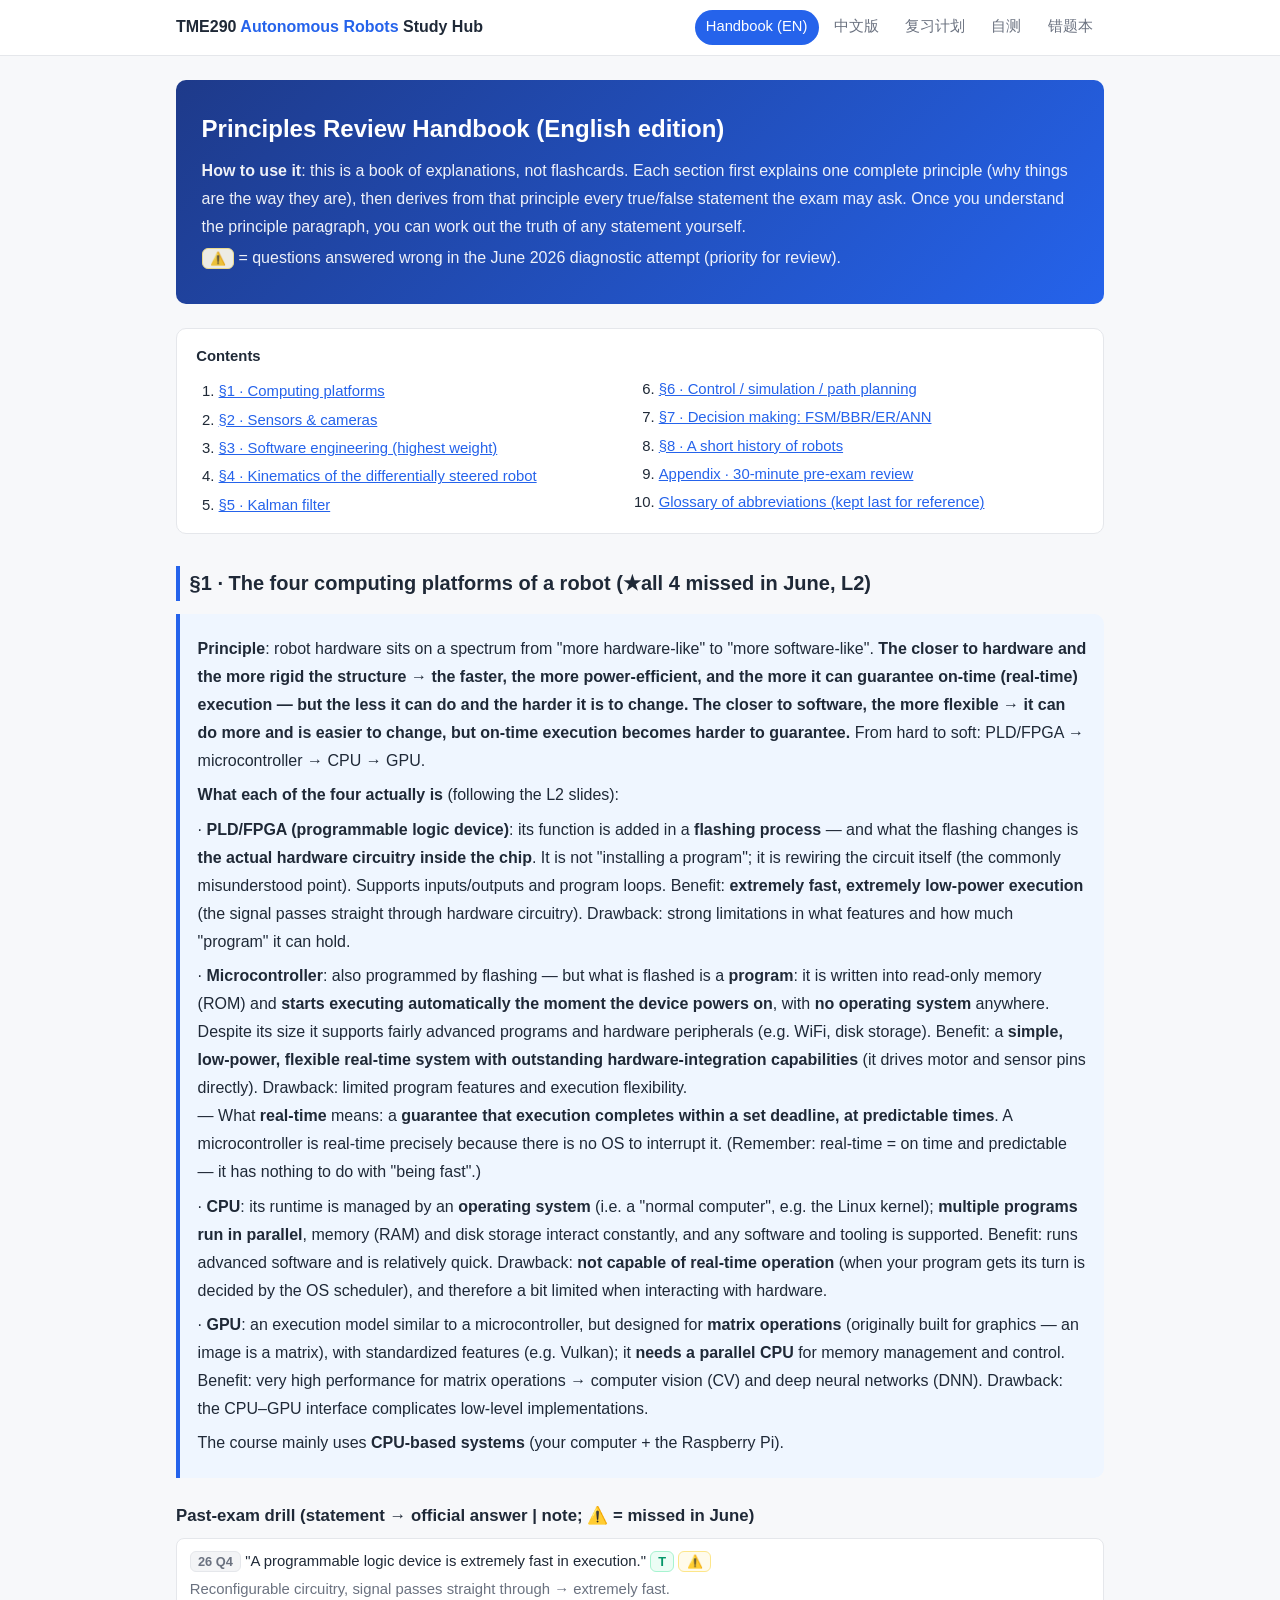
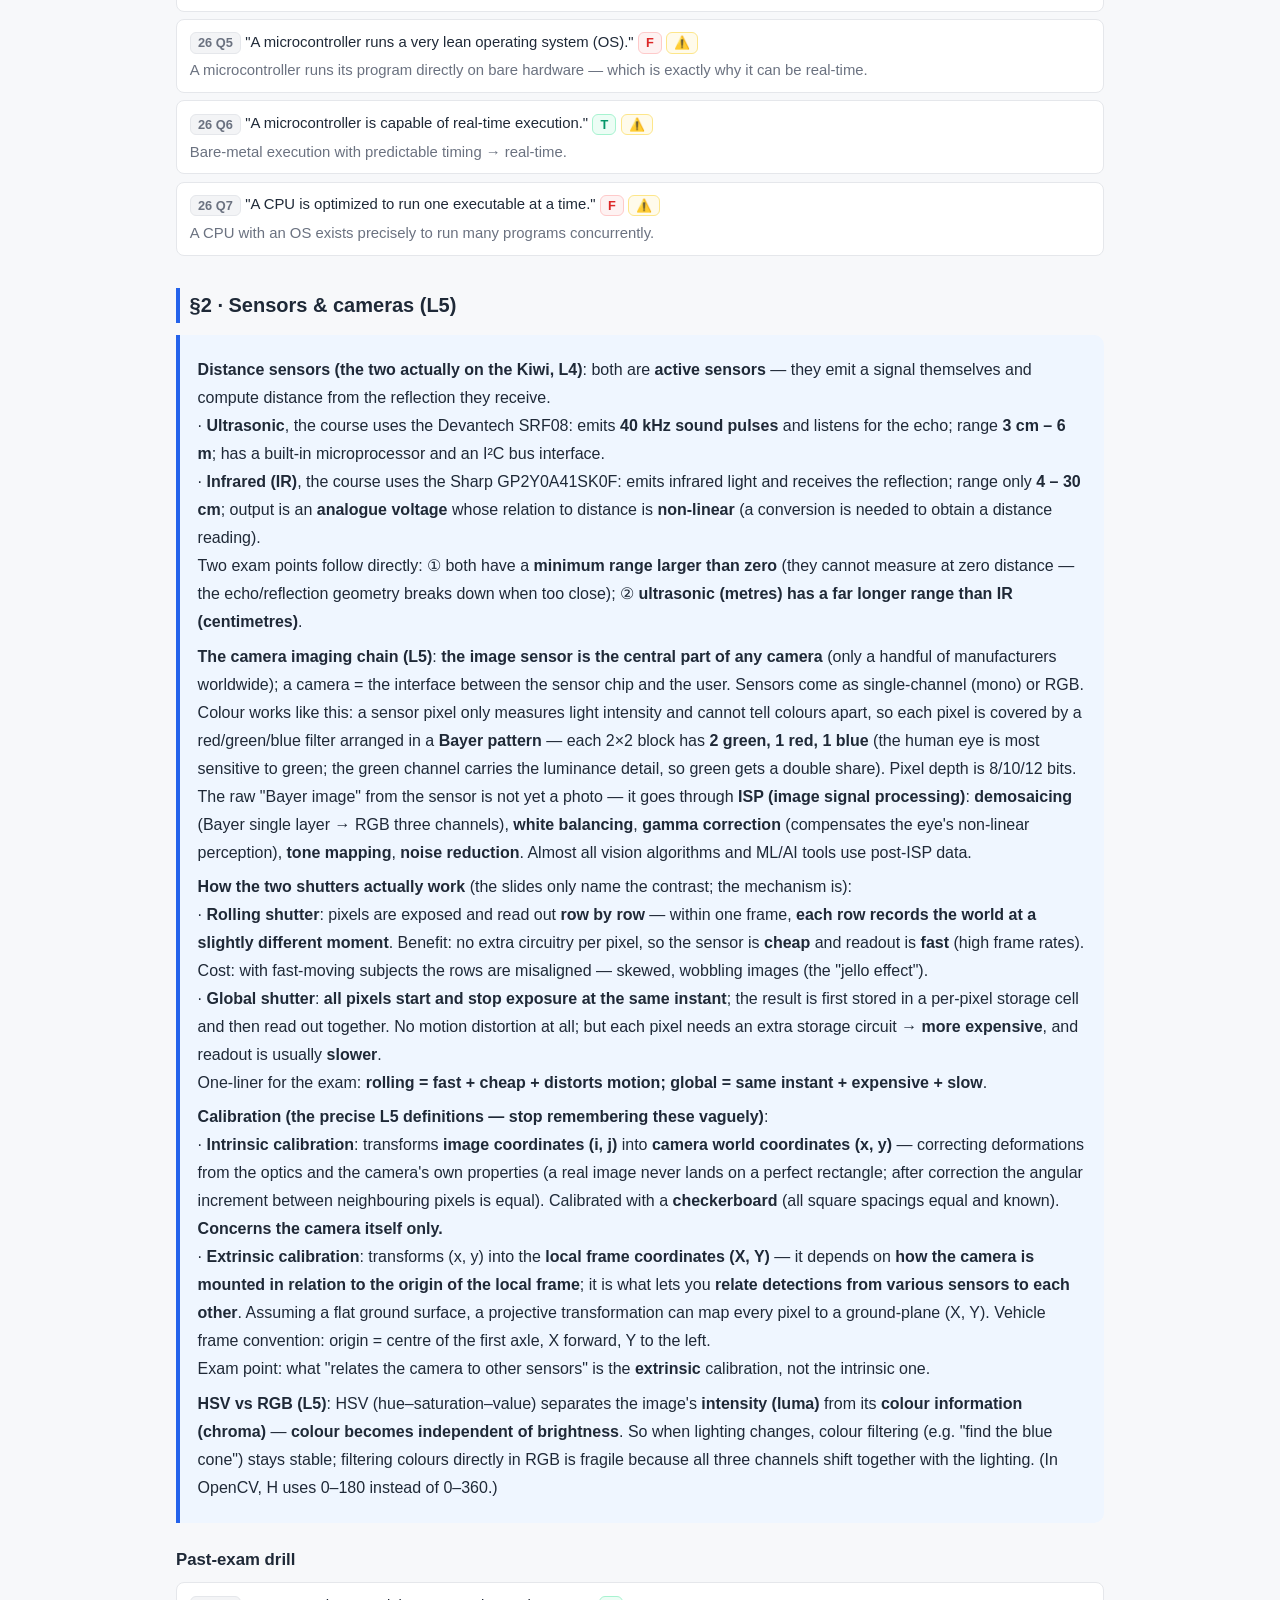
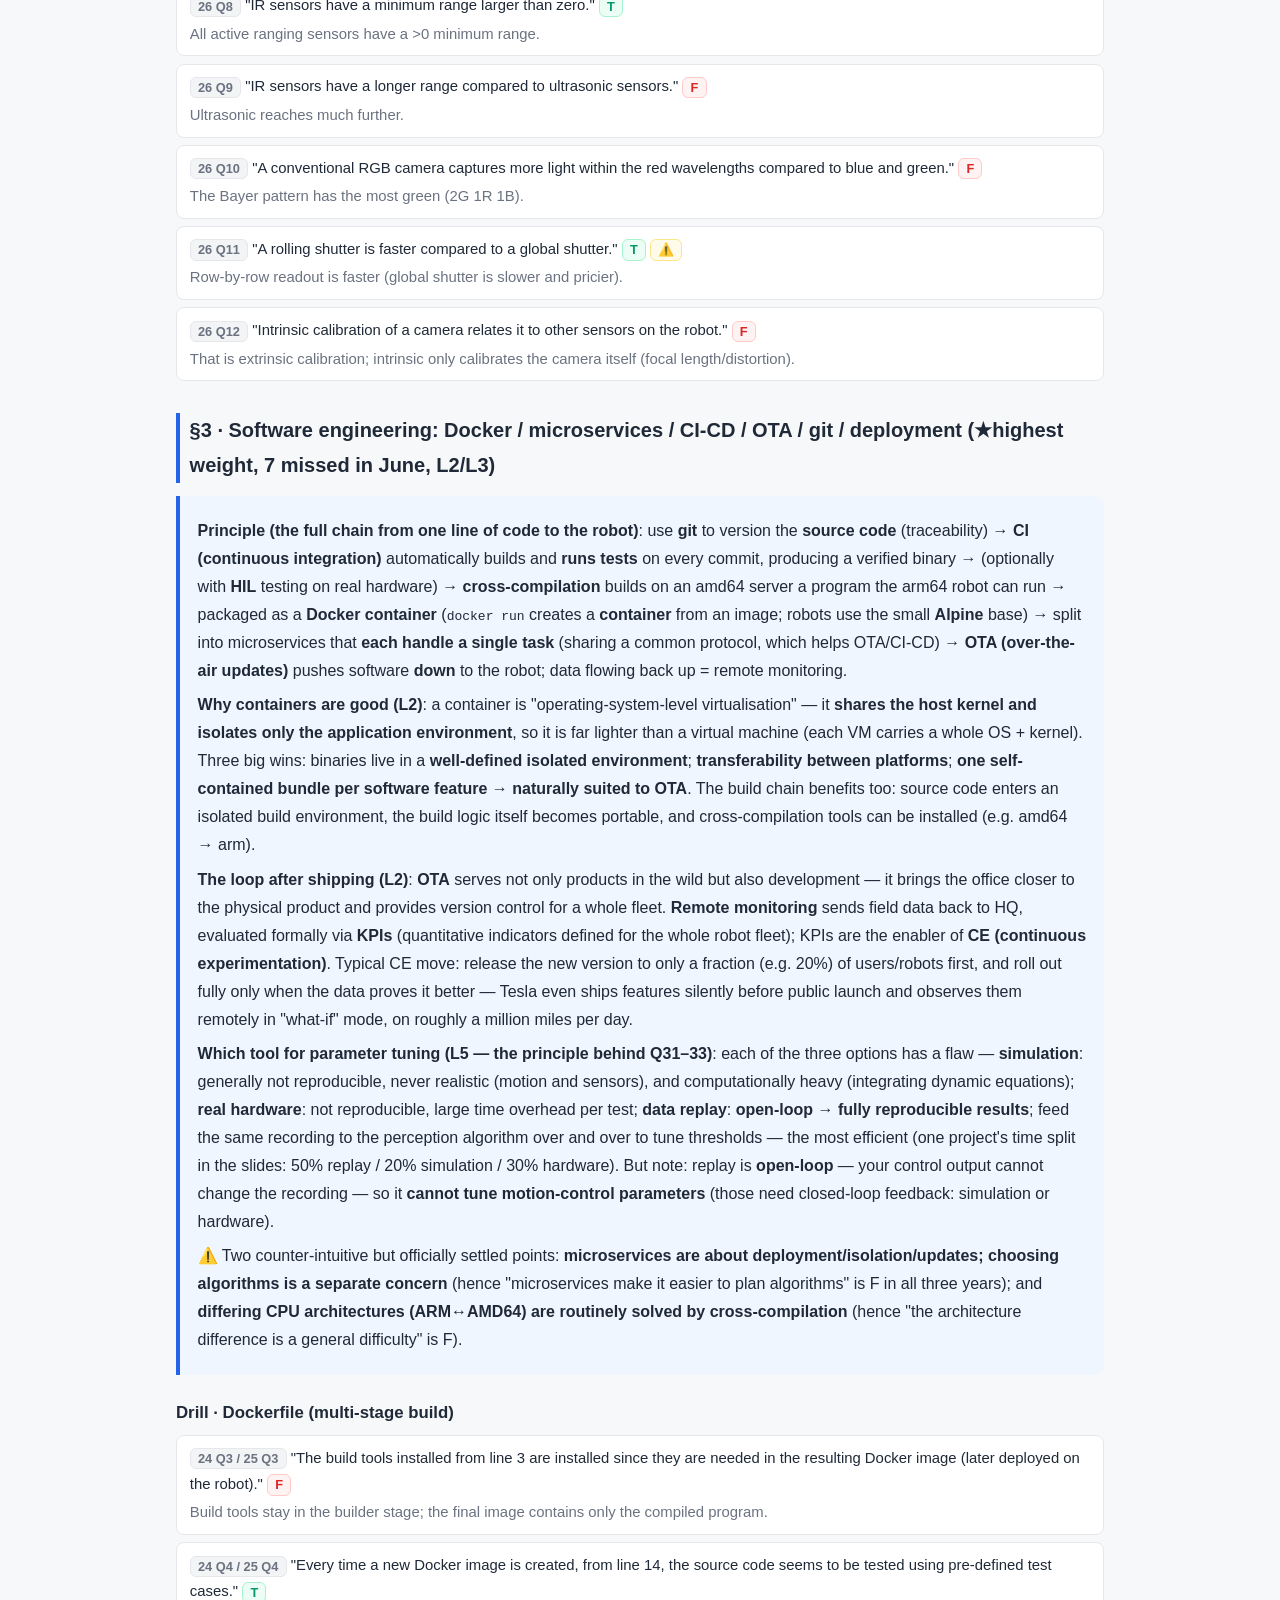
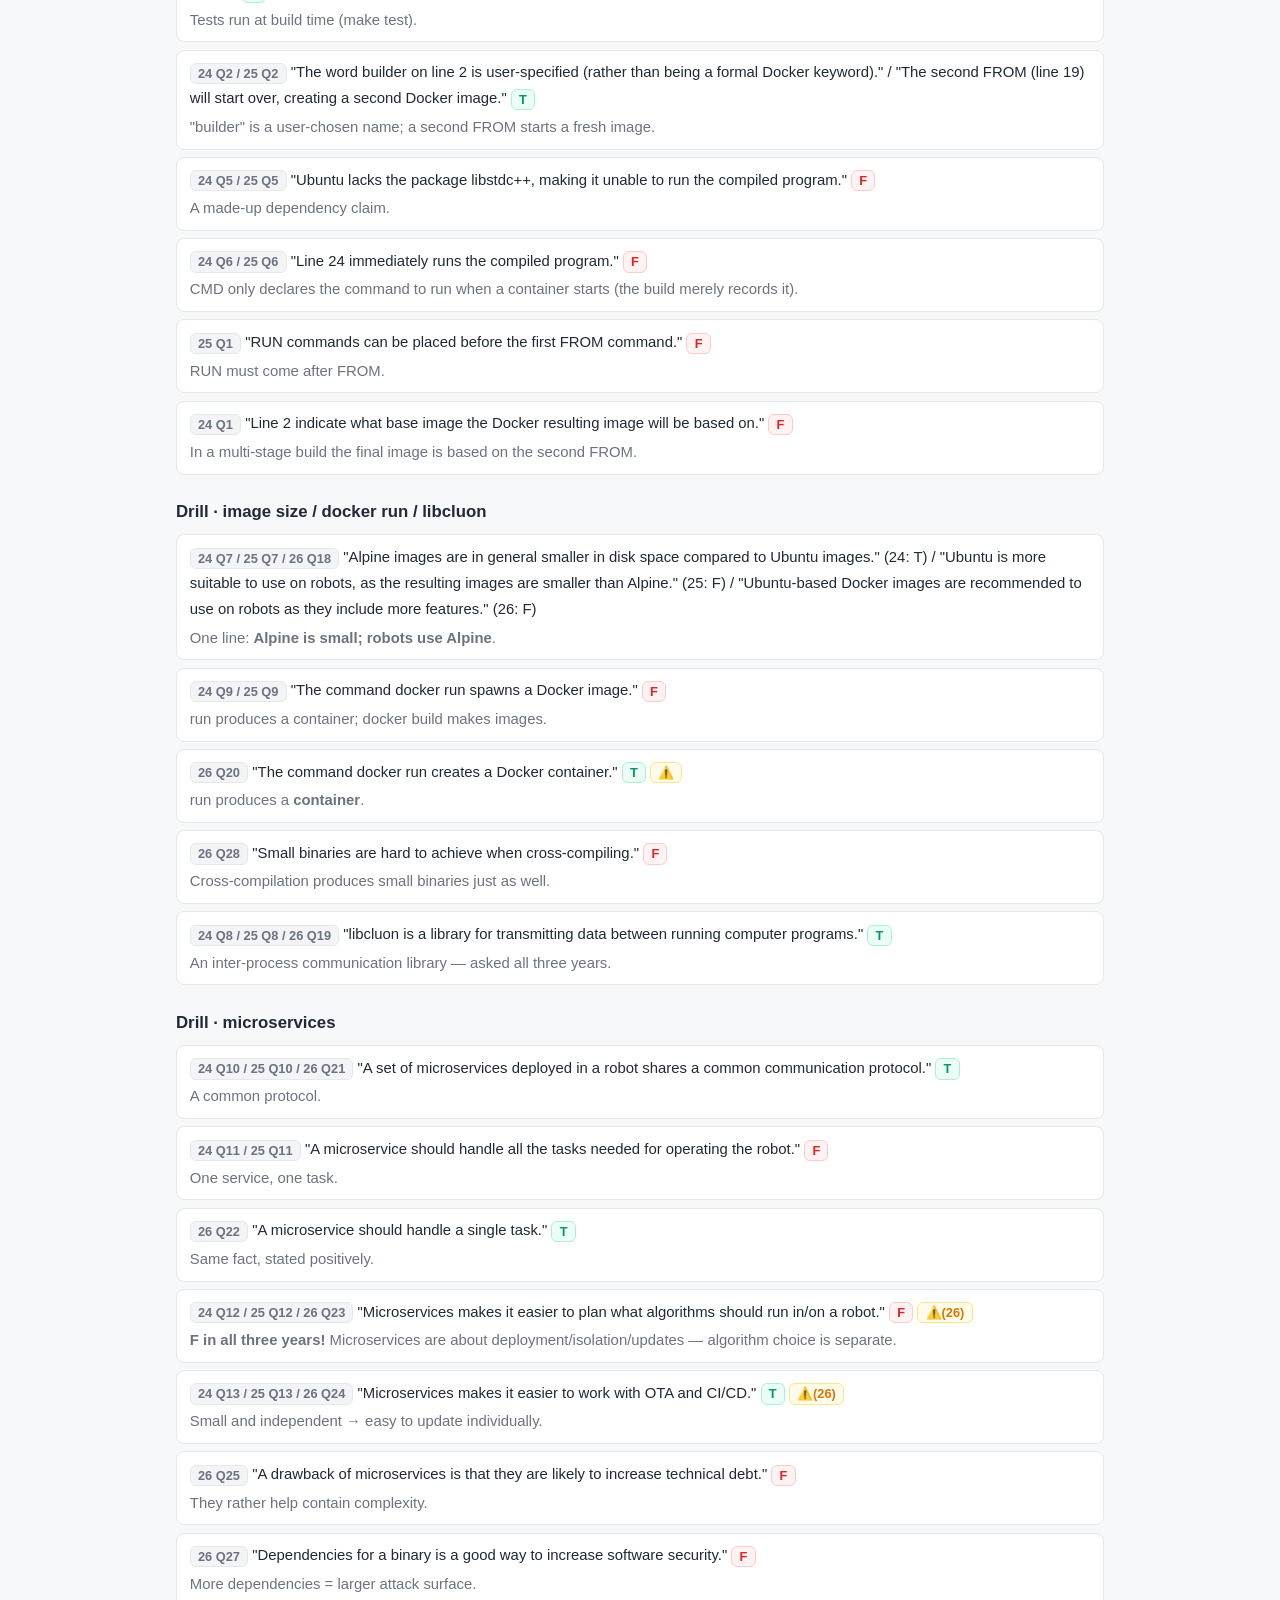
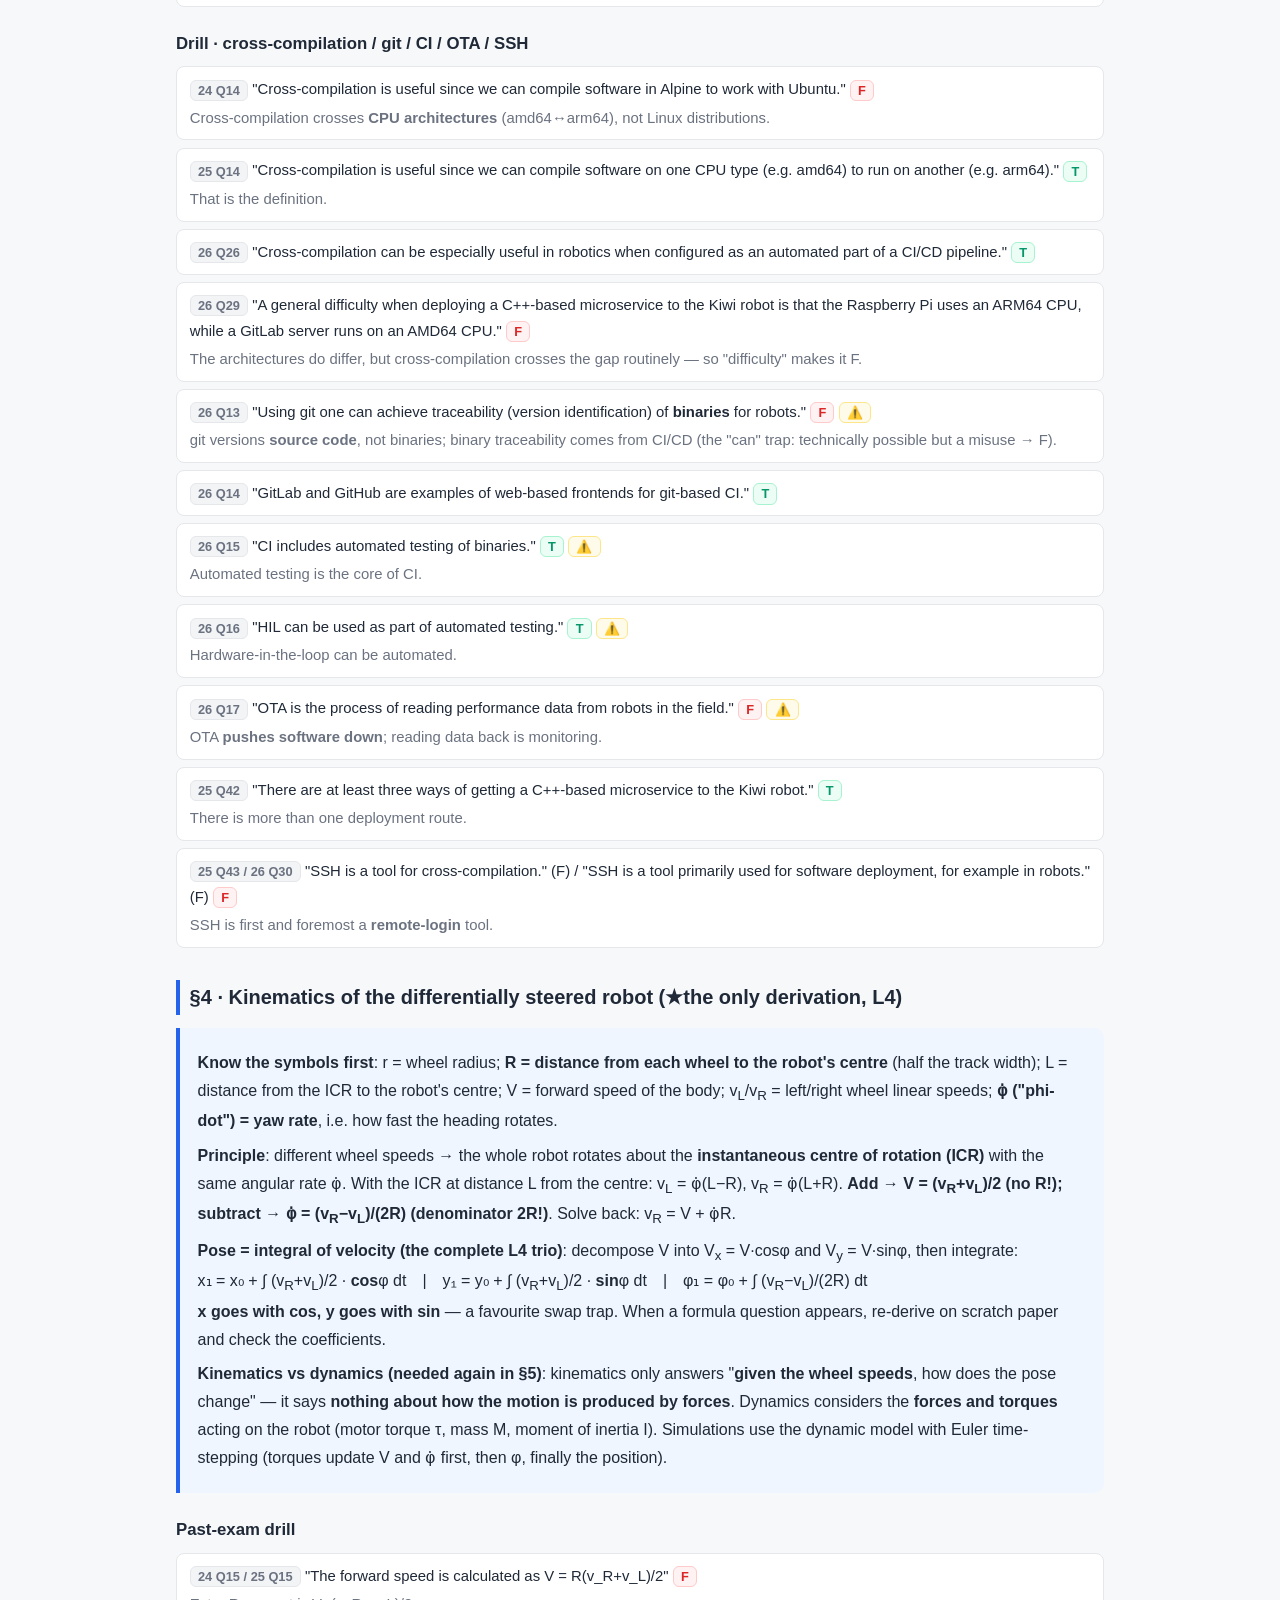
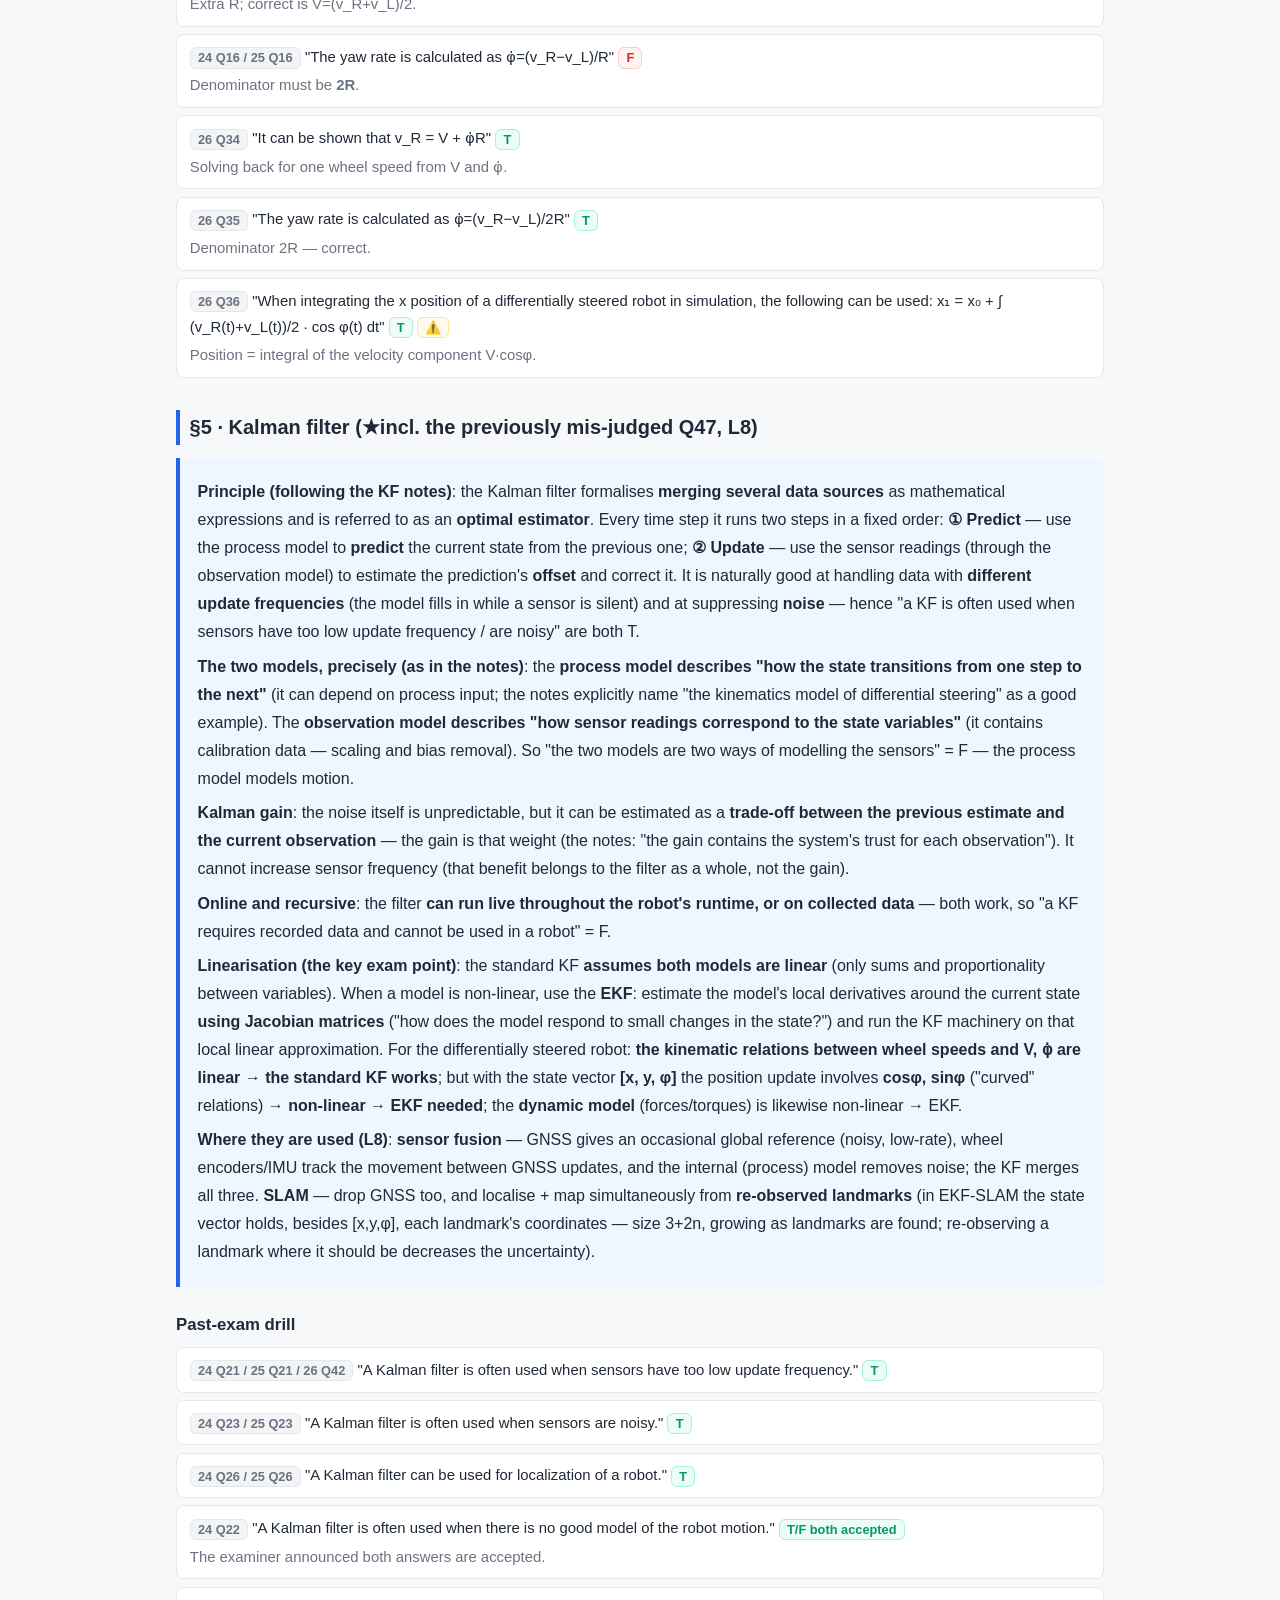
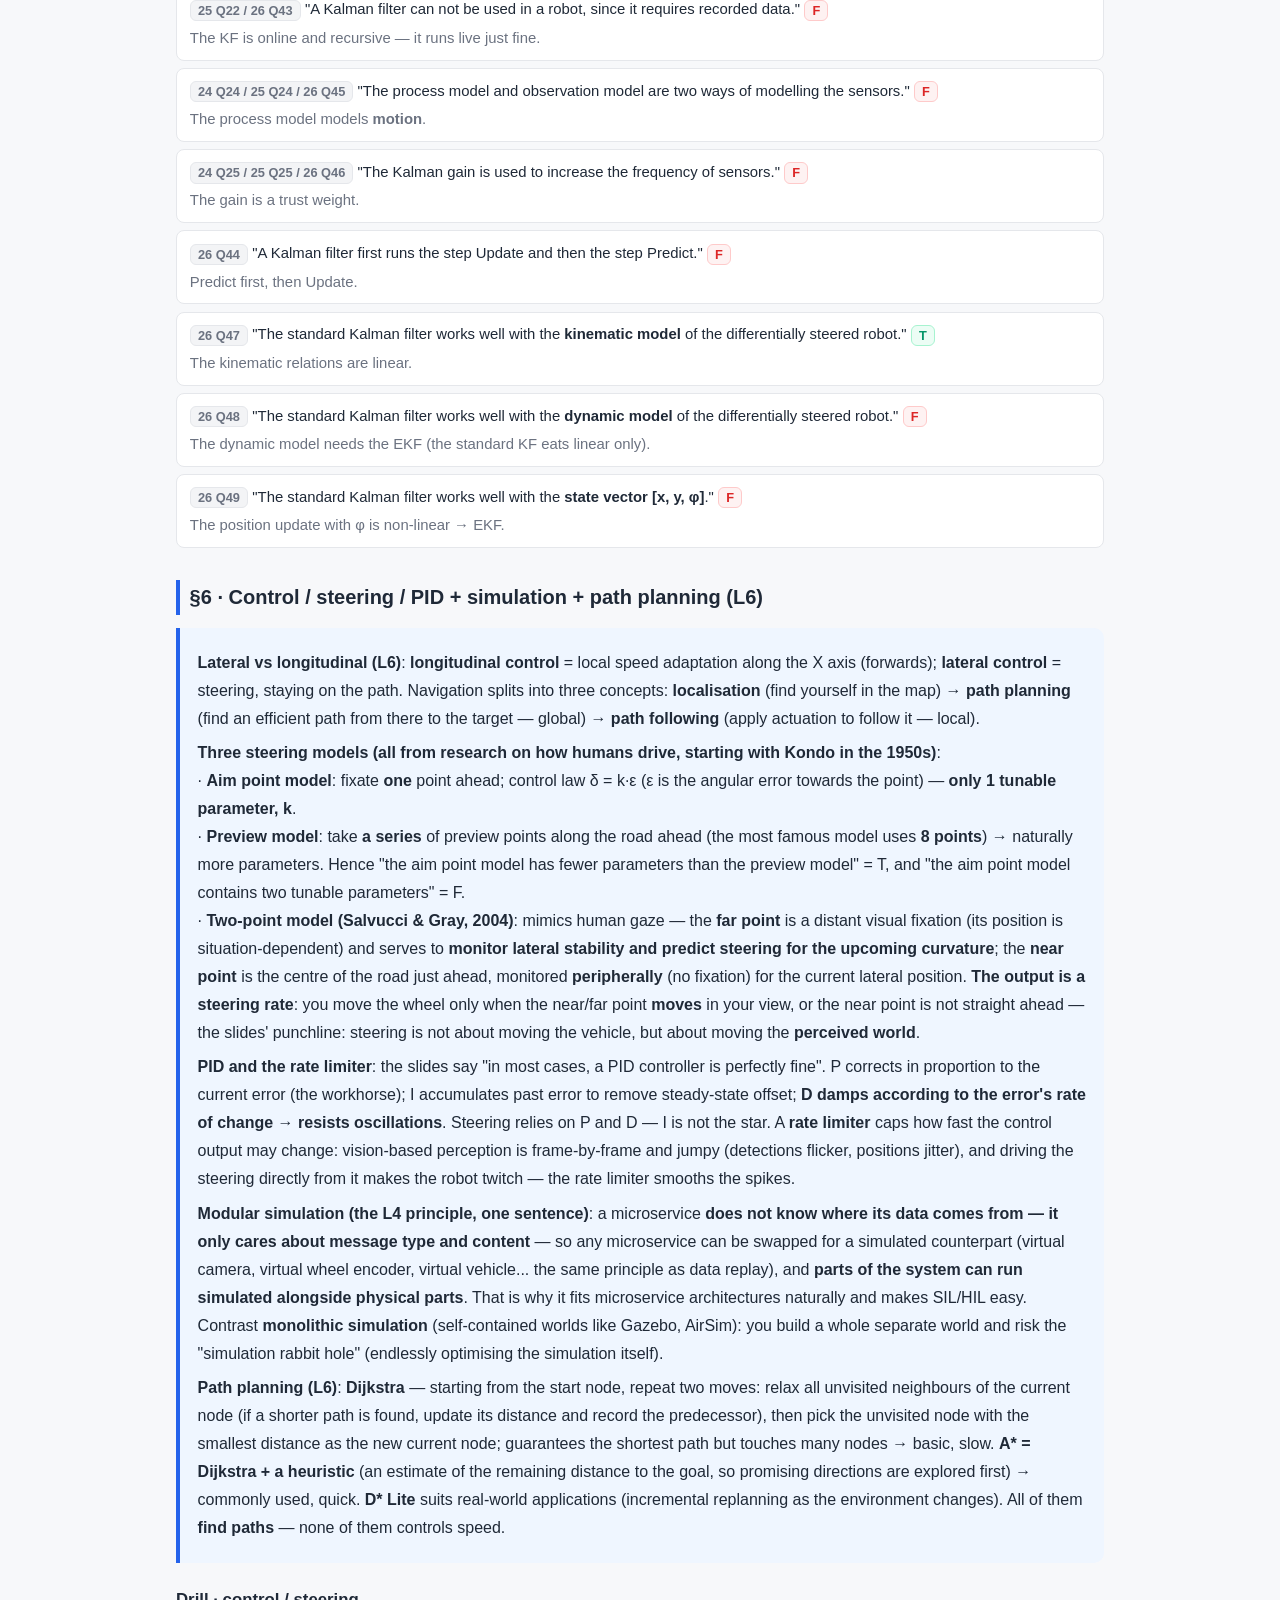
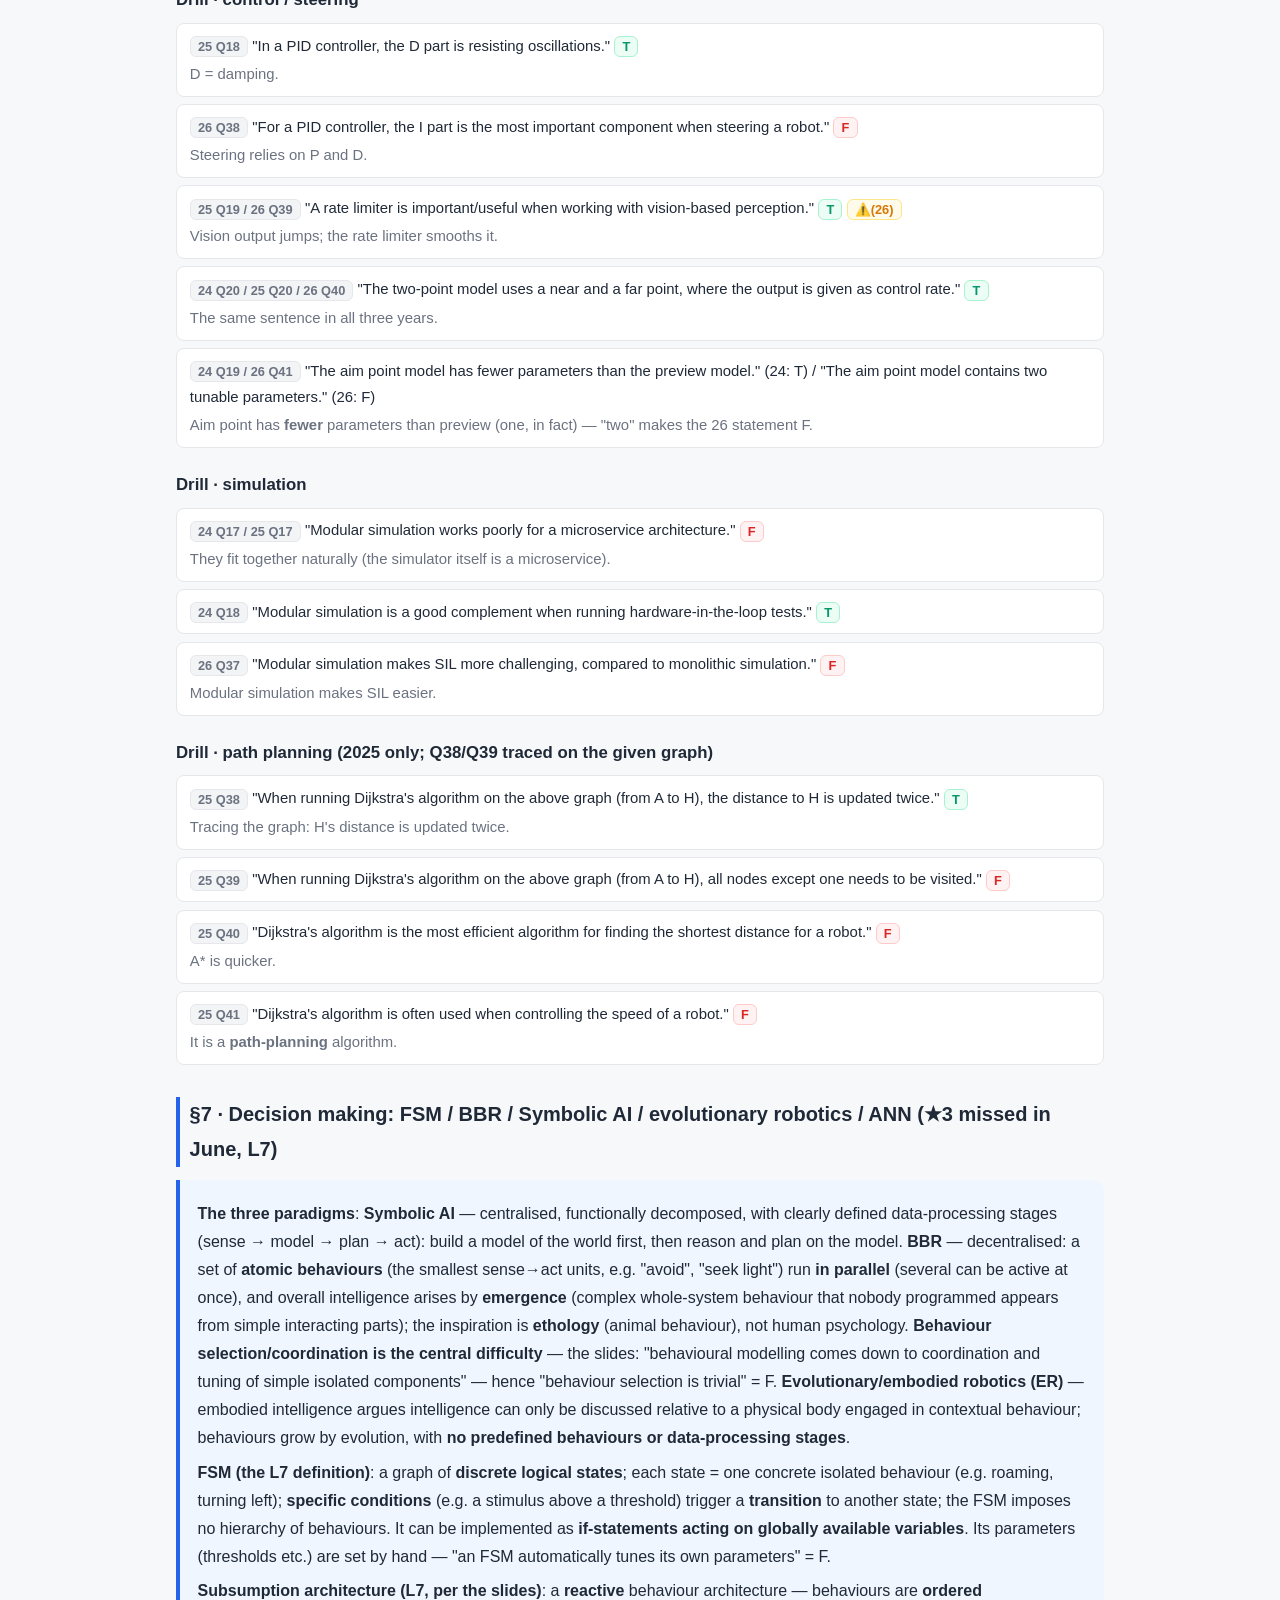
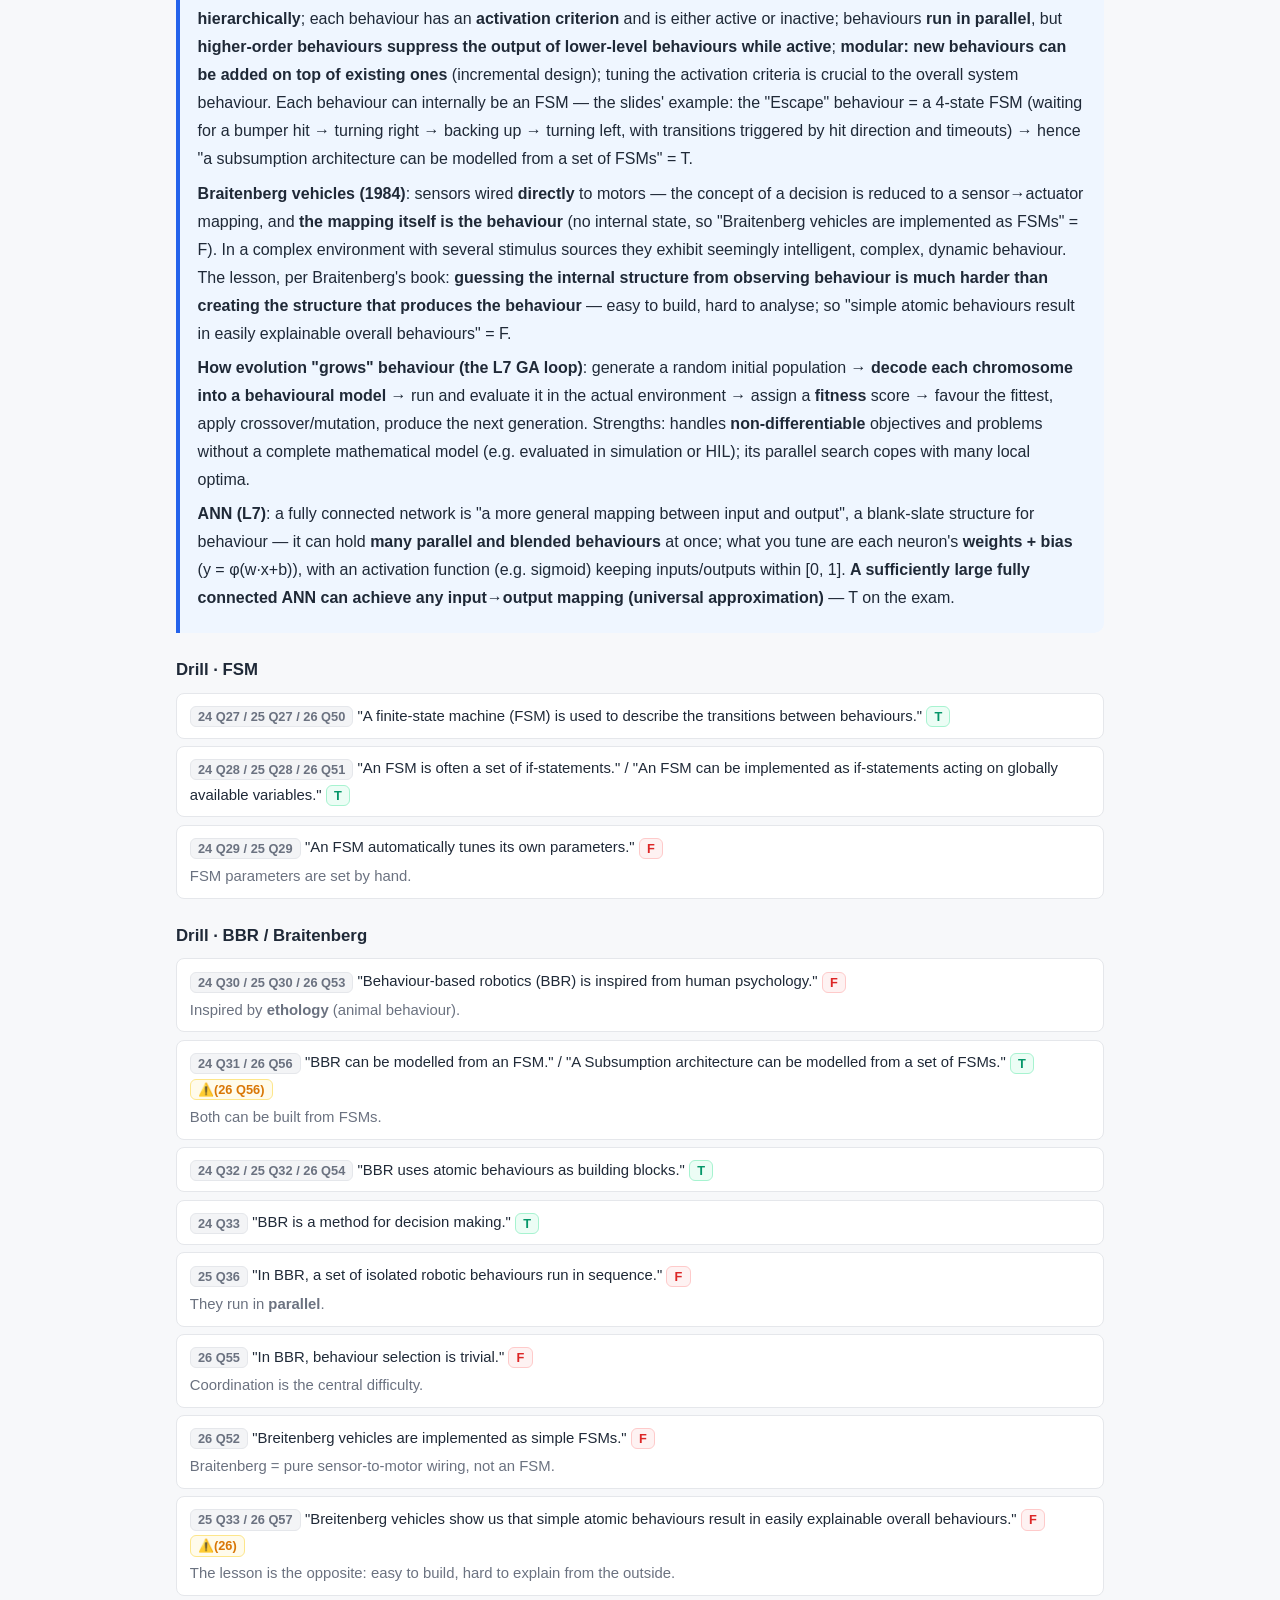
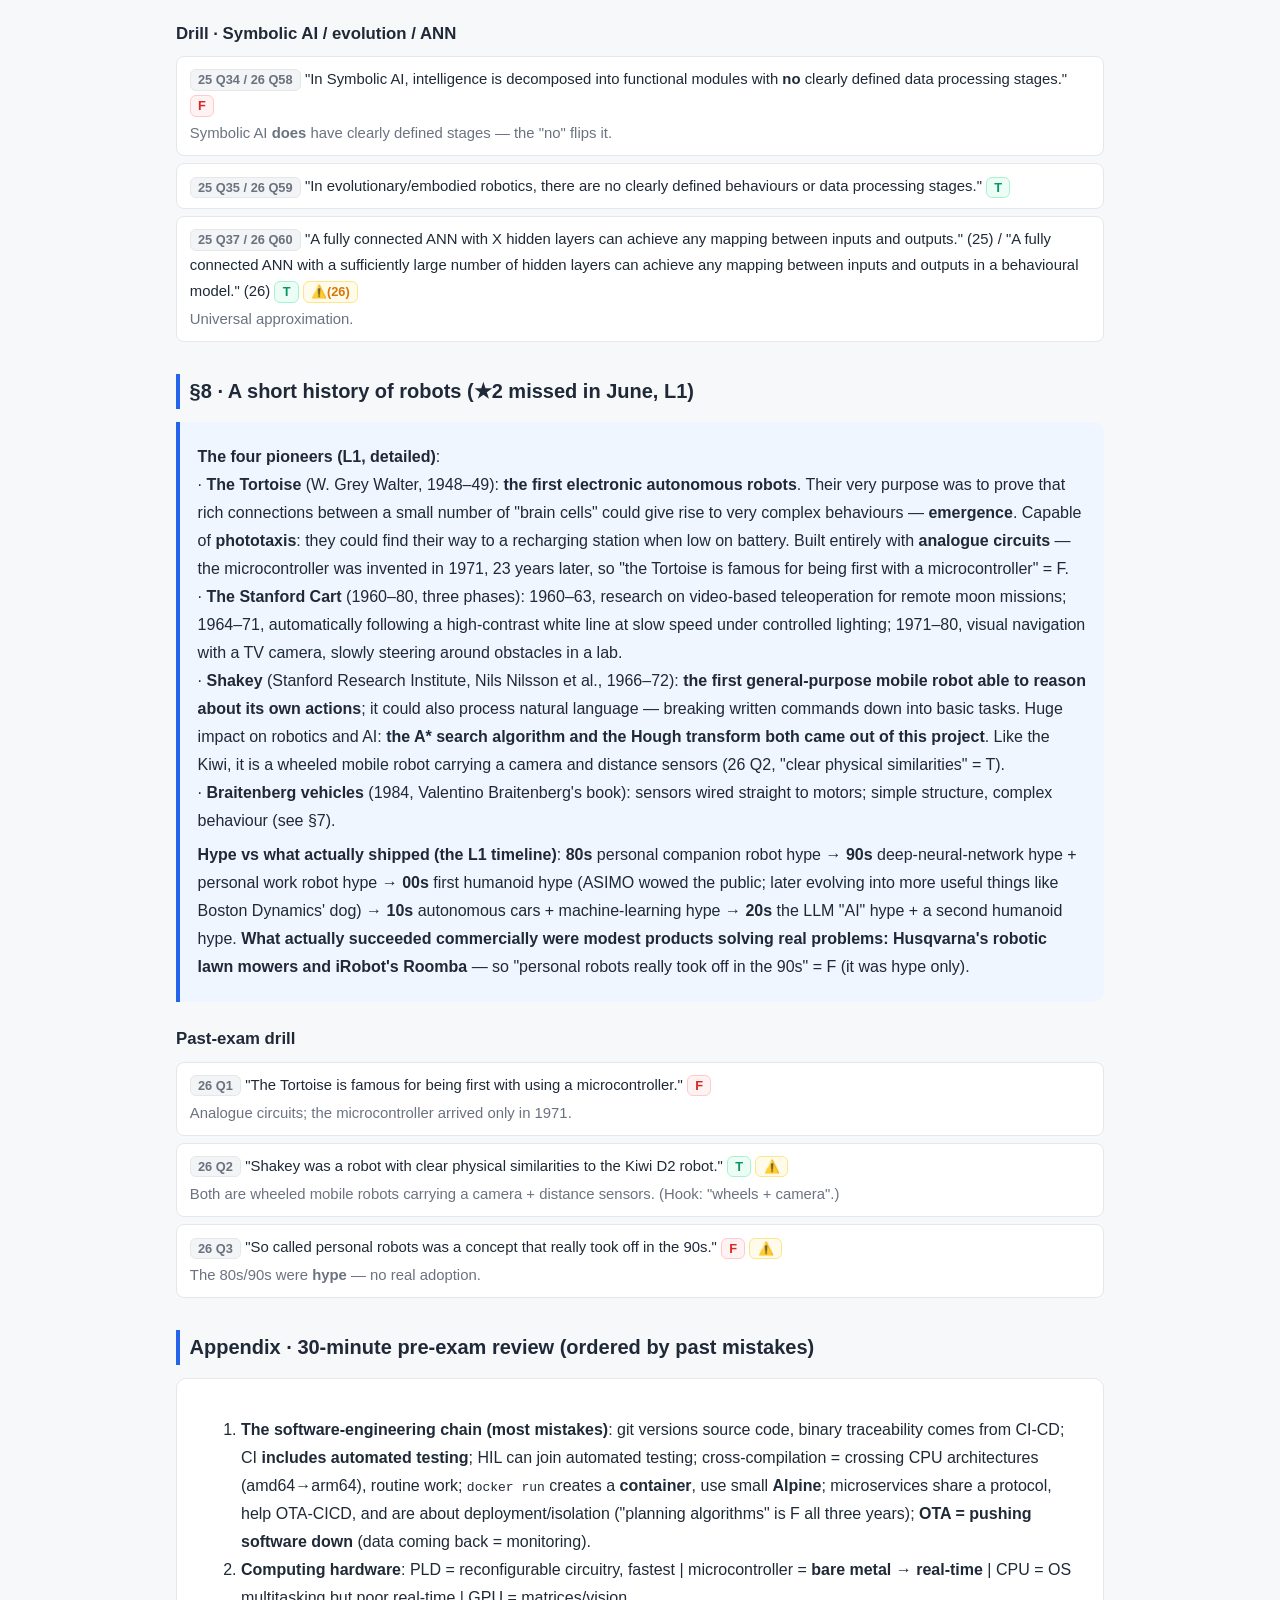
==== commit 23a6617c: "新增错题本 + 跨端同步（Serverless Function + Upstash KV，静态站零构建） - api/errors.js：Vercel Serverless Function，读写 " ====
--- a/en.html
+++ b/en.html
@@ -17,6 +17,7 @@
       <a href="index.html">中文版</a>
       <a href="plan.html">复习计划</a>
       <a href="exam.html">自测</a>
+      <a href="wrongbook.html">错题本</a>
     </div>
   </div>
 </nav>
